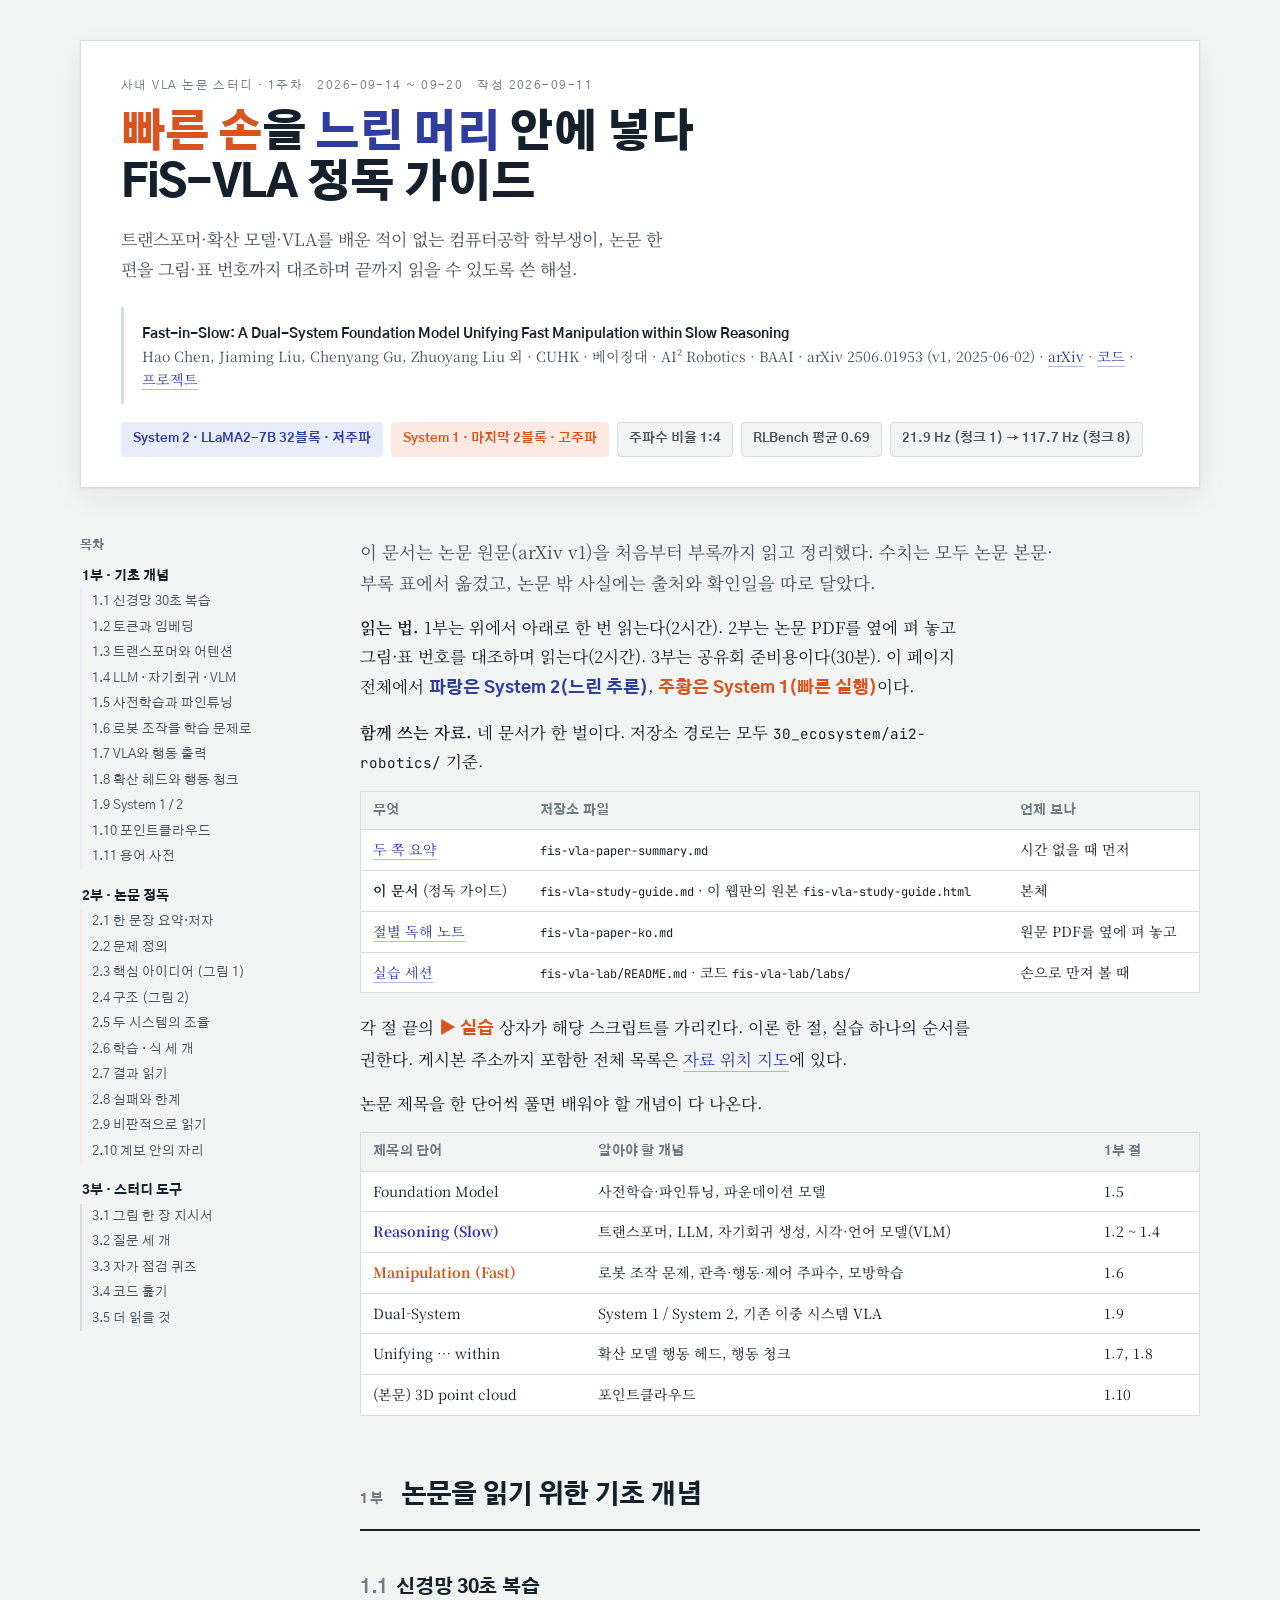
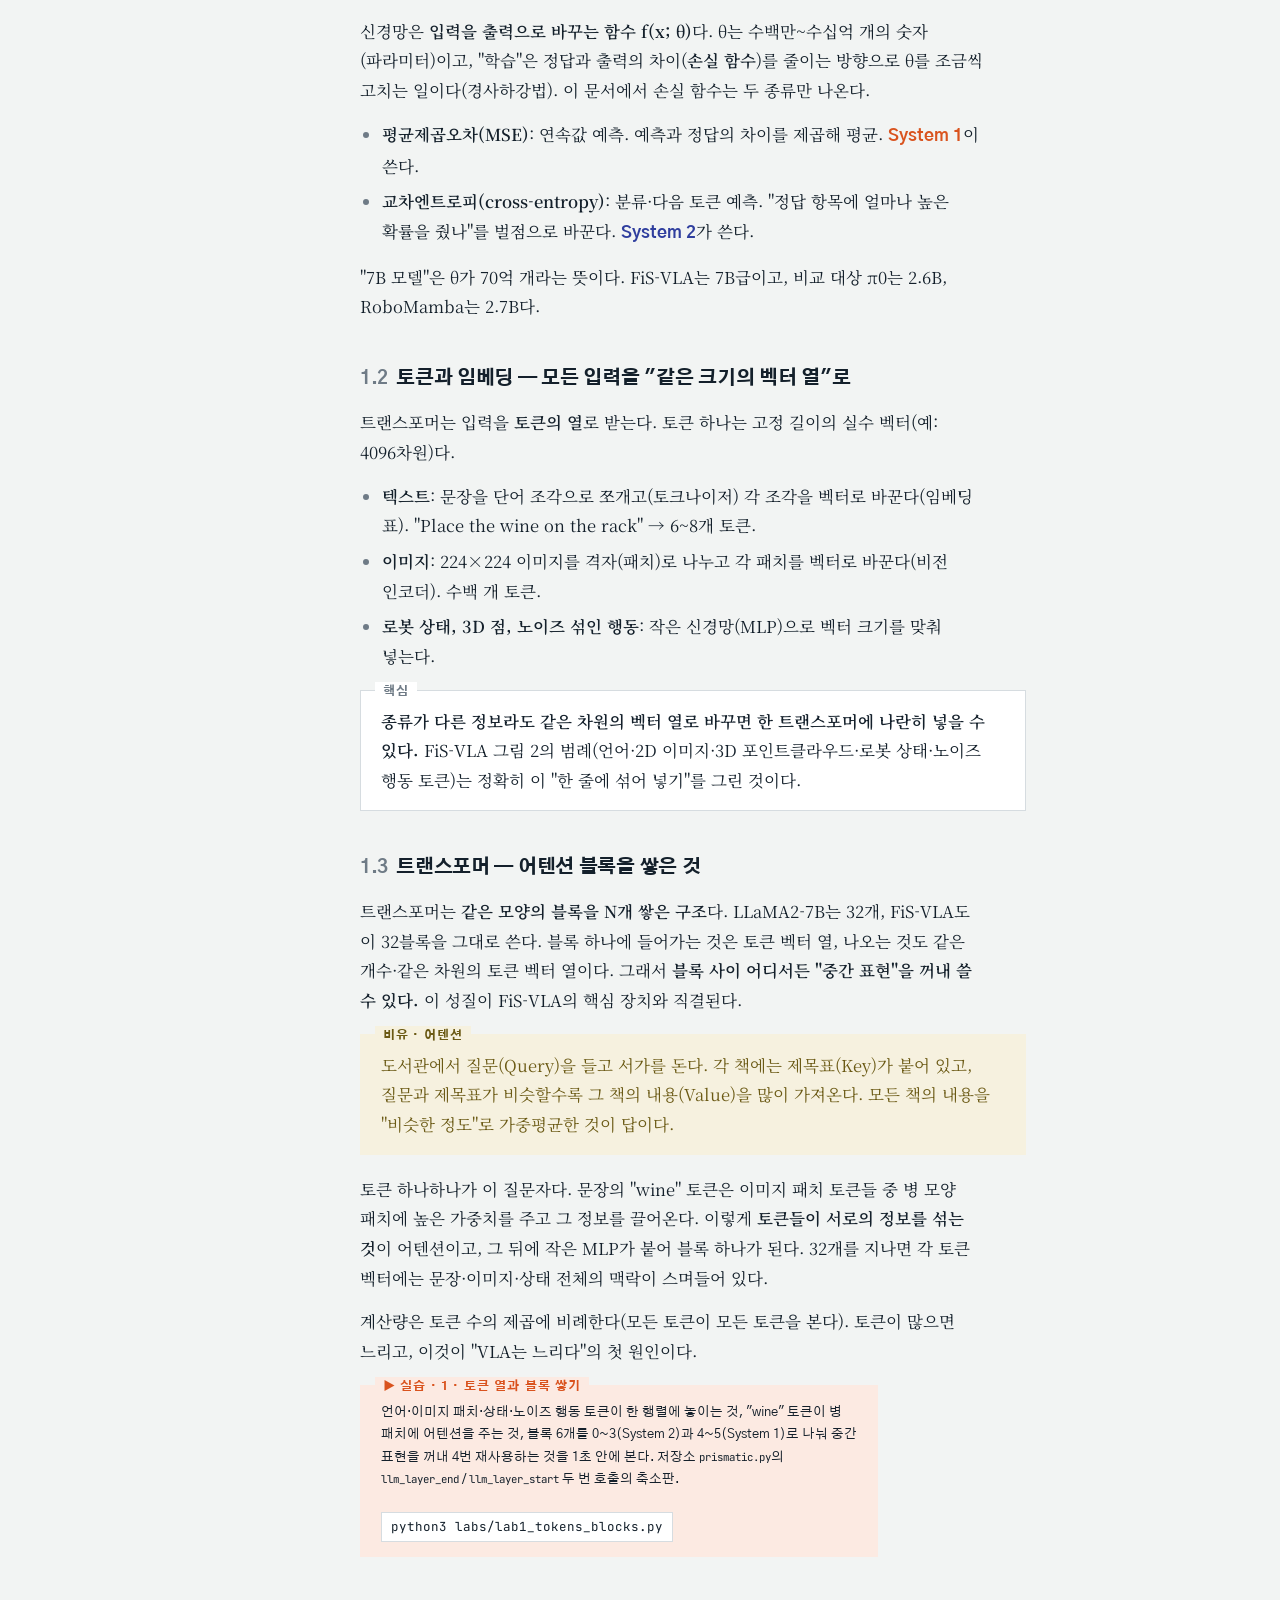
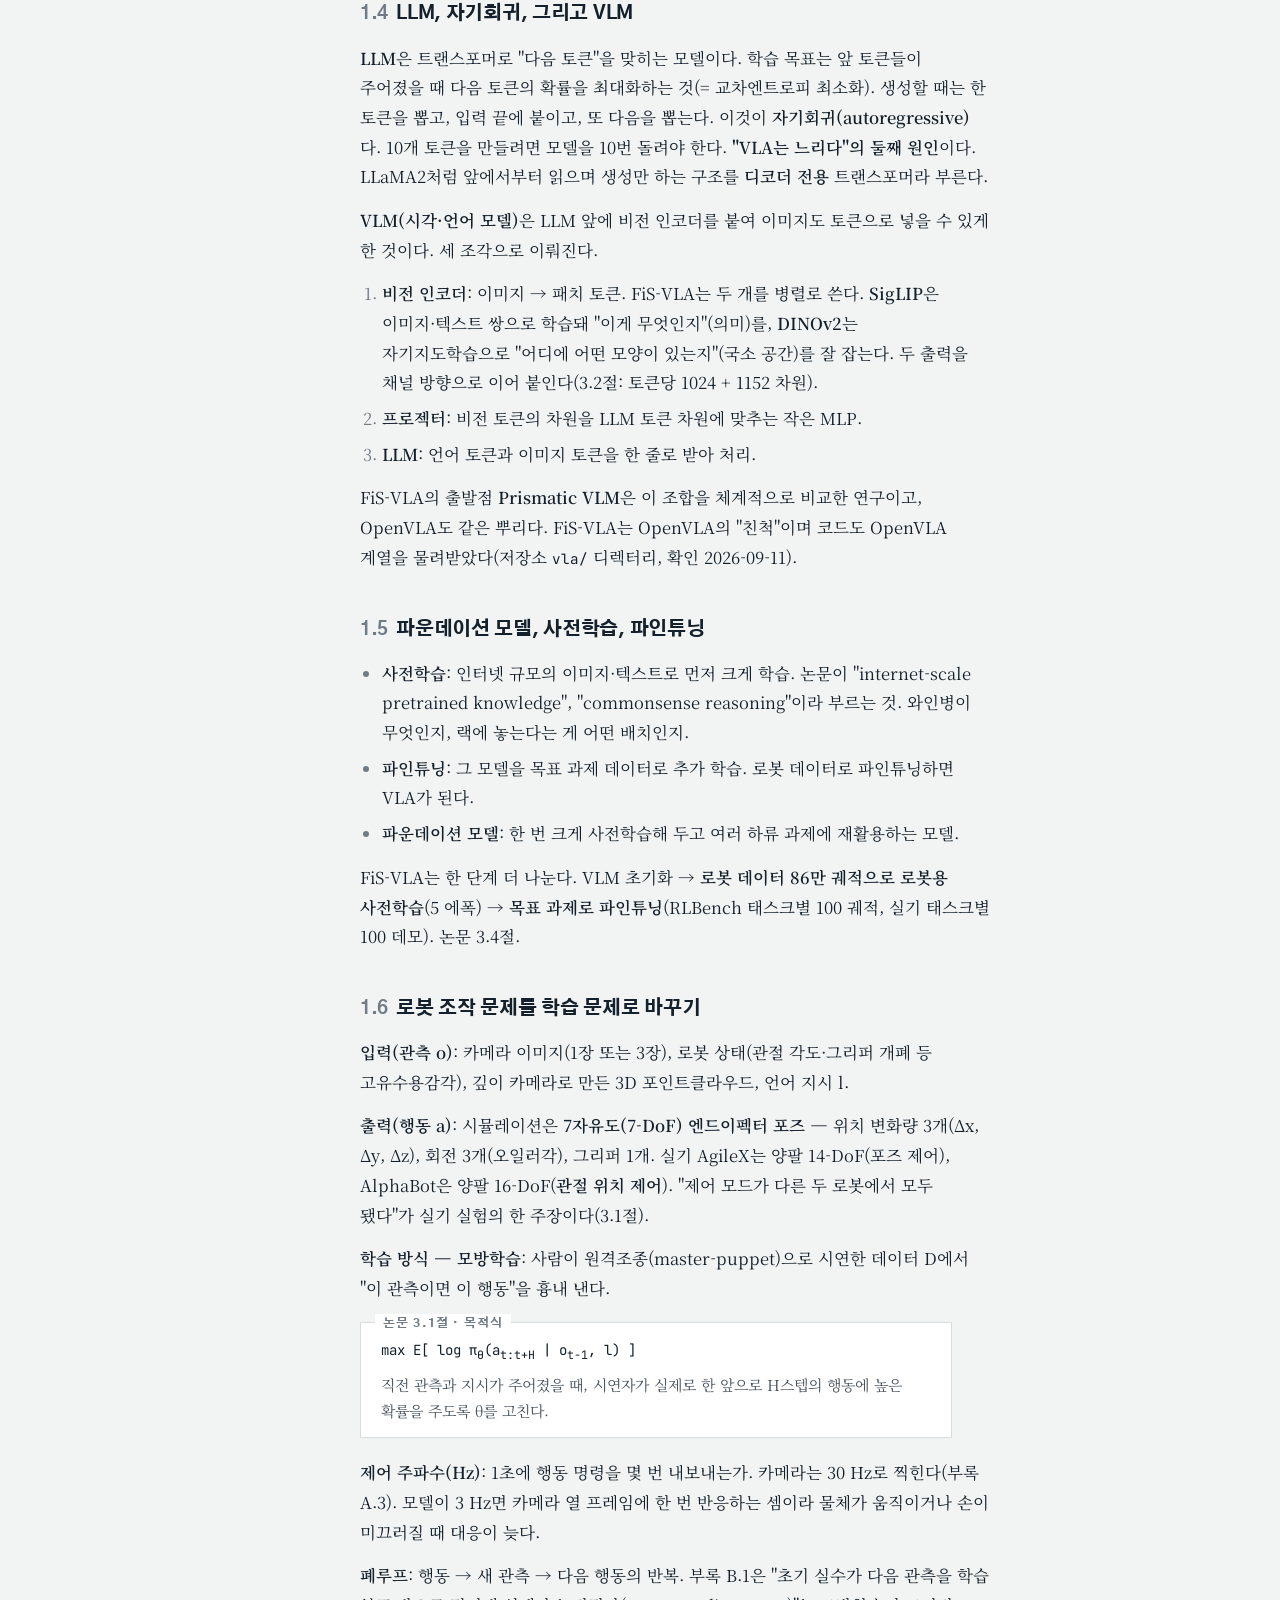
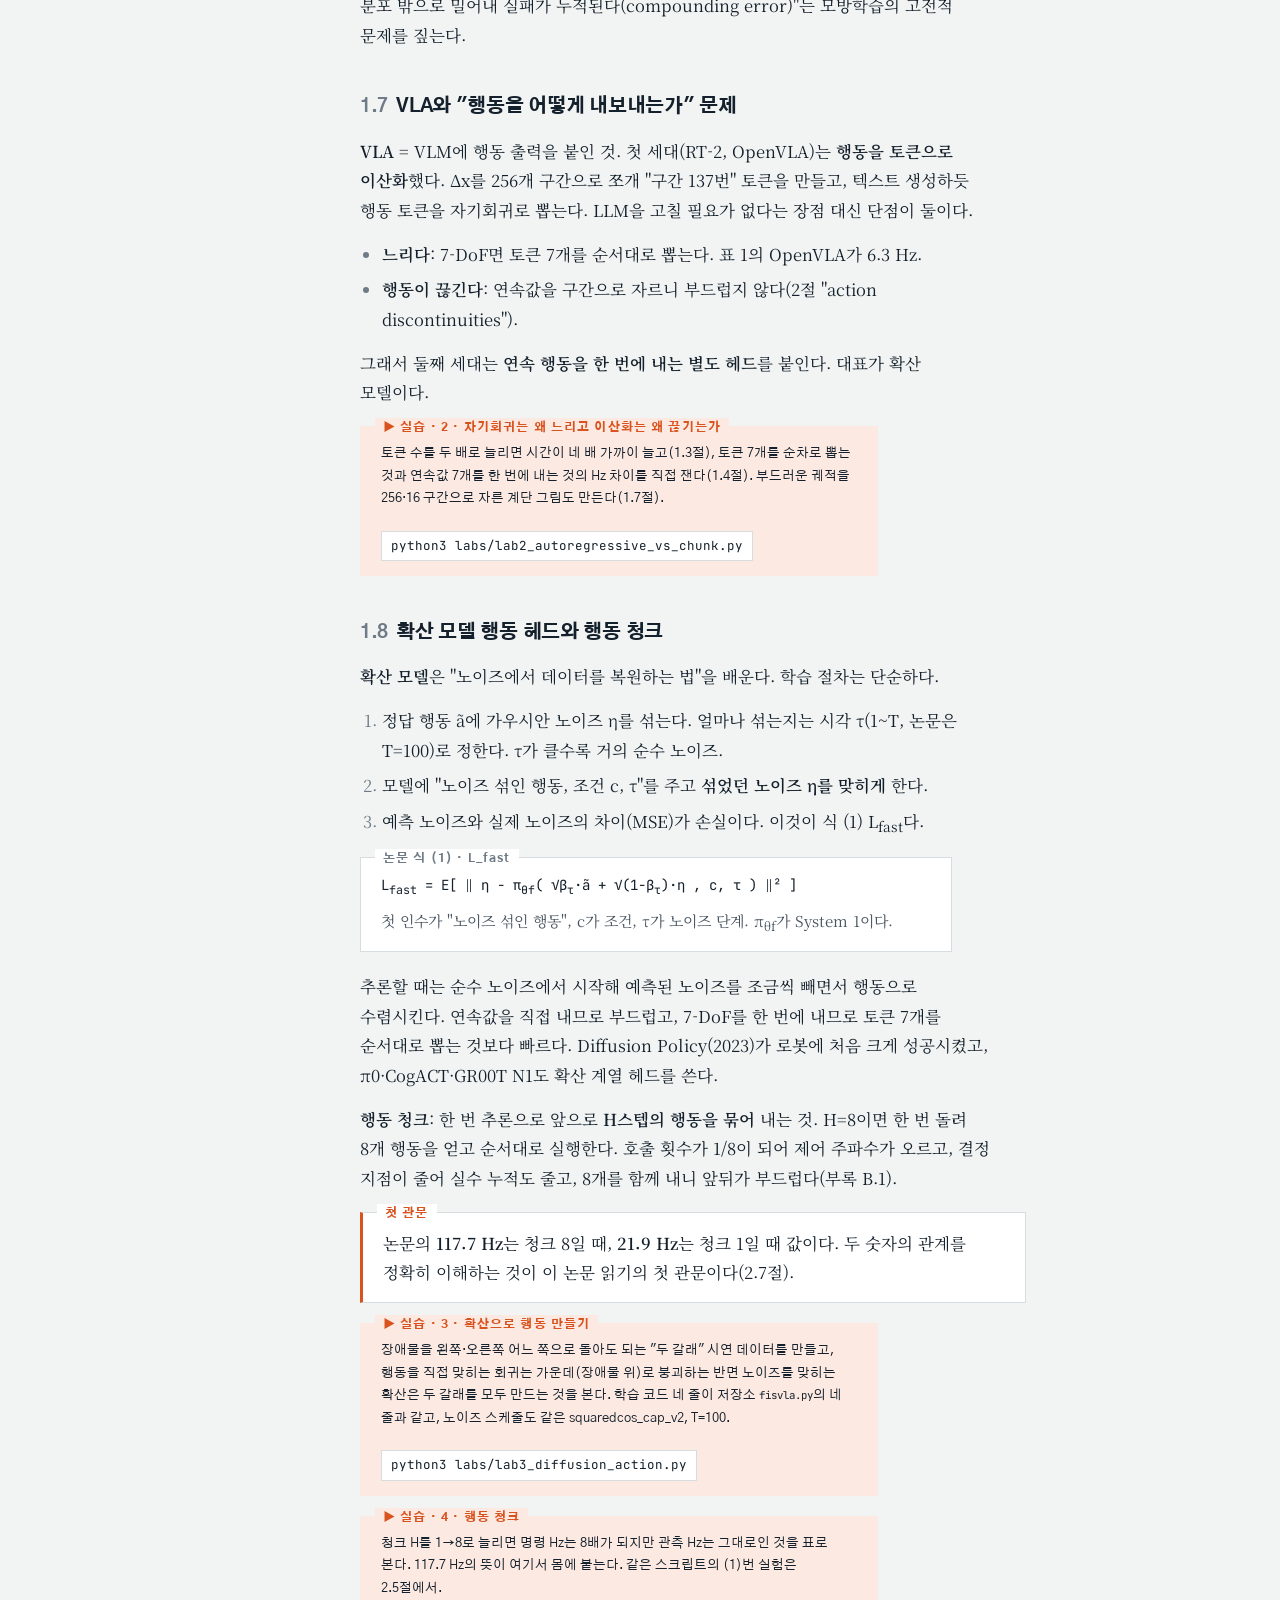
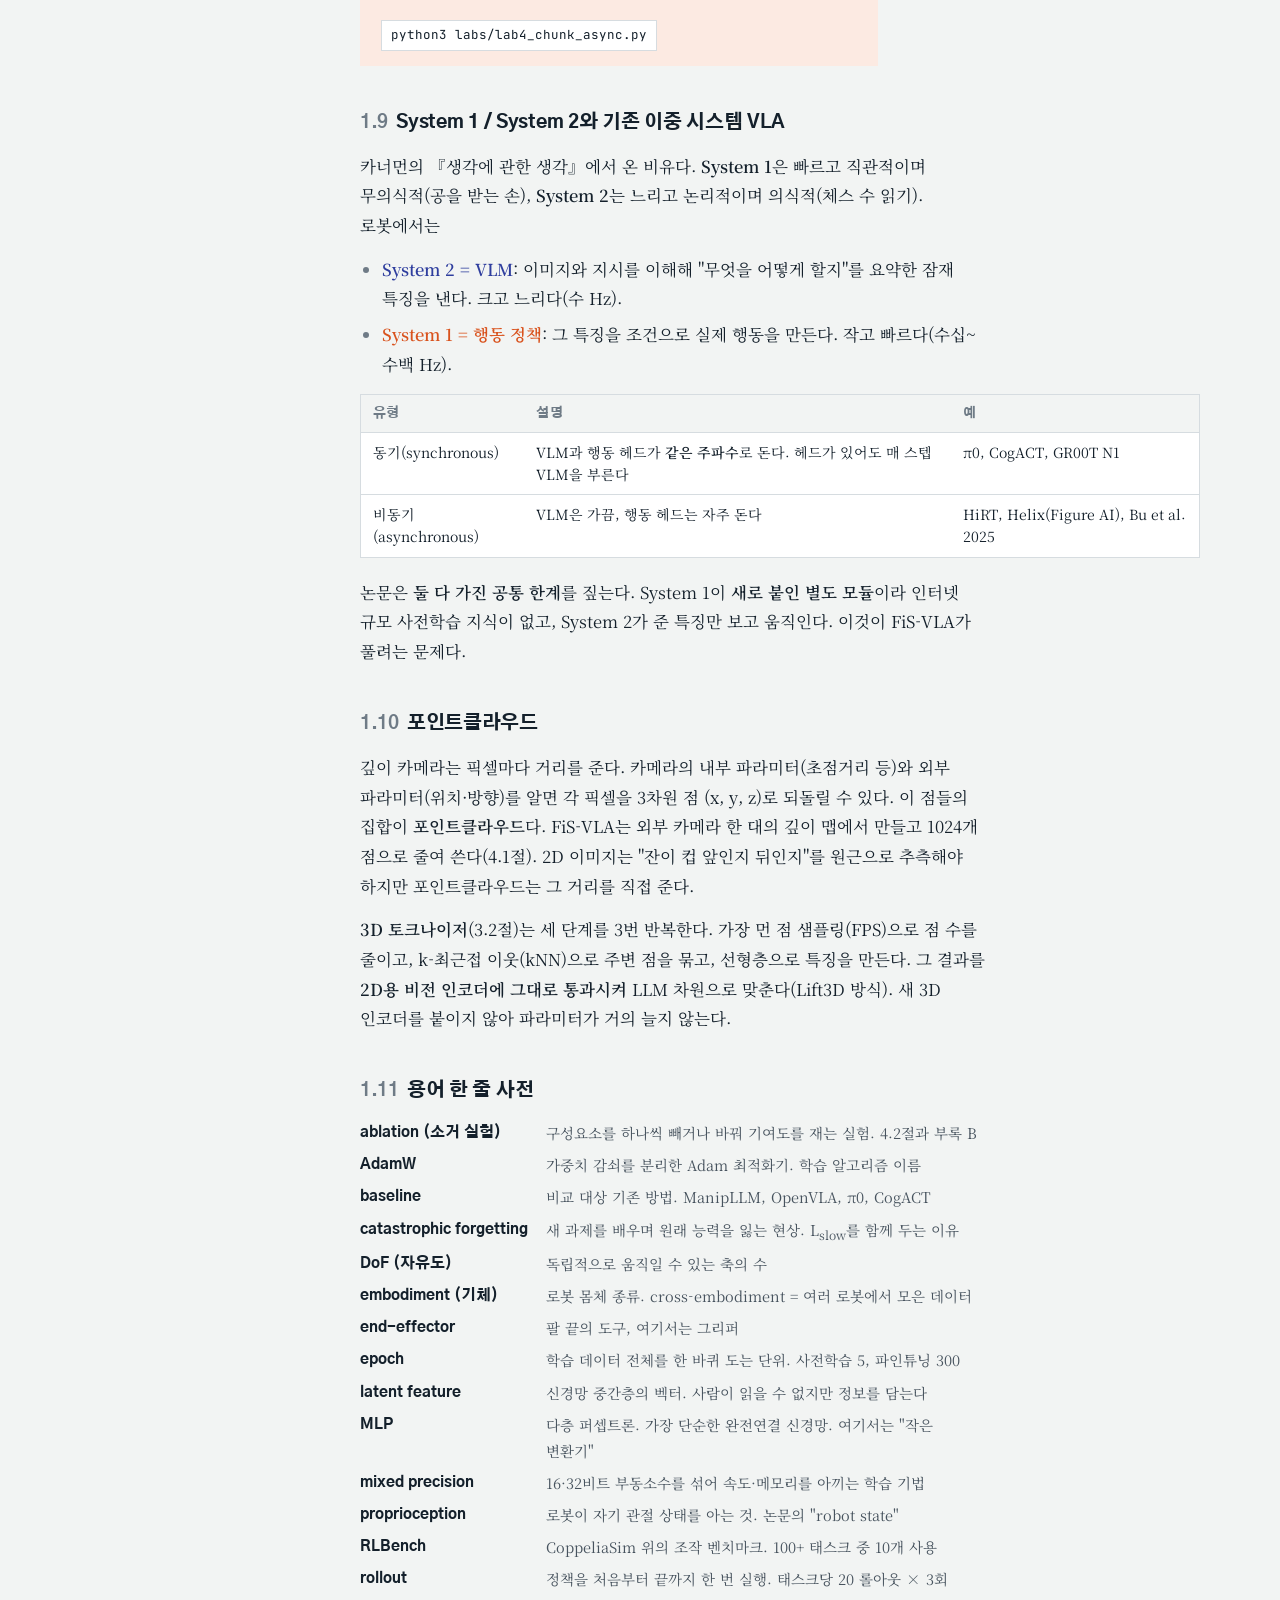
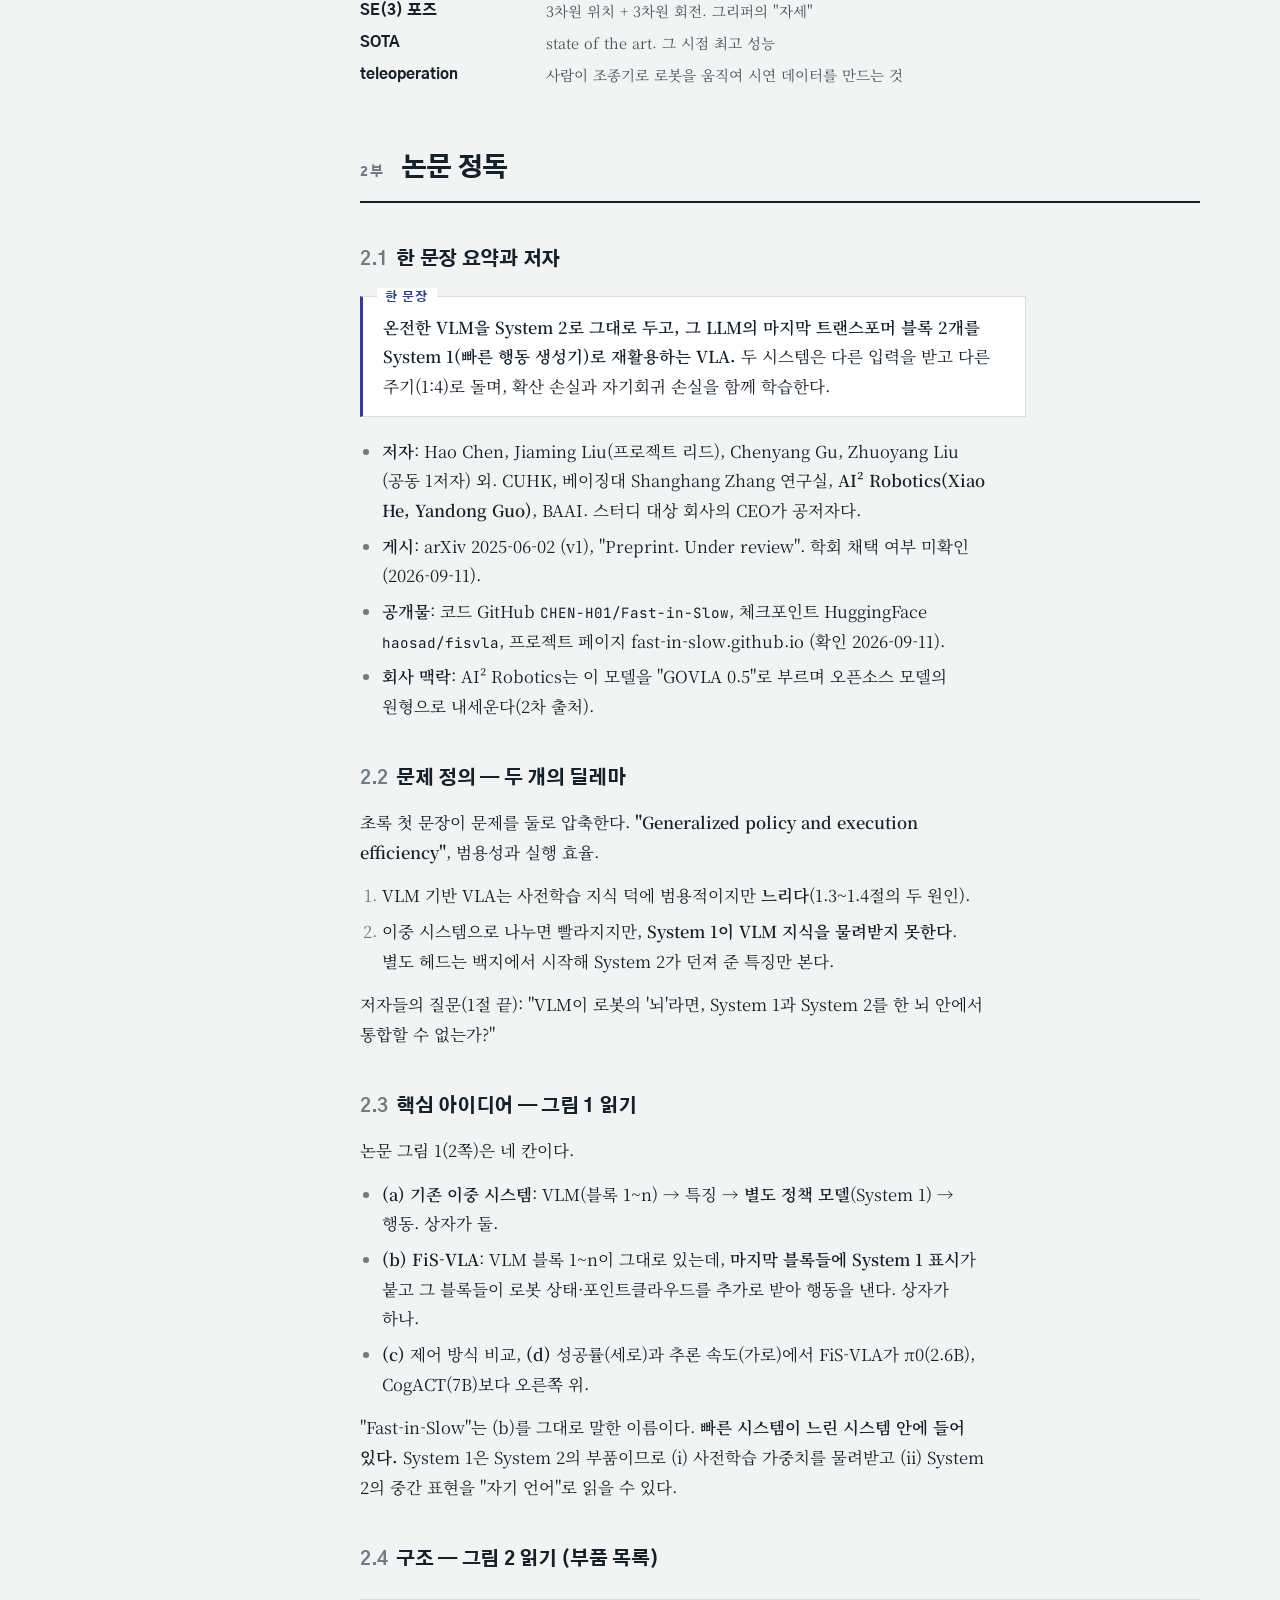
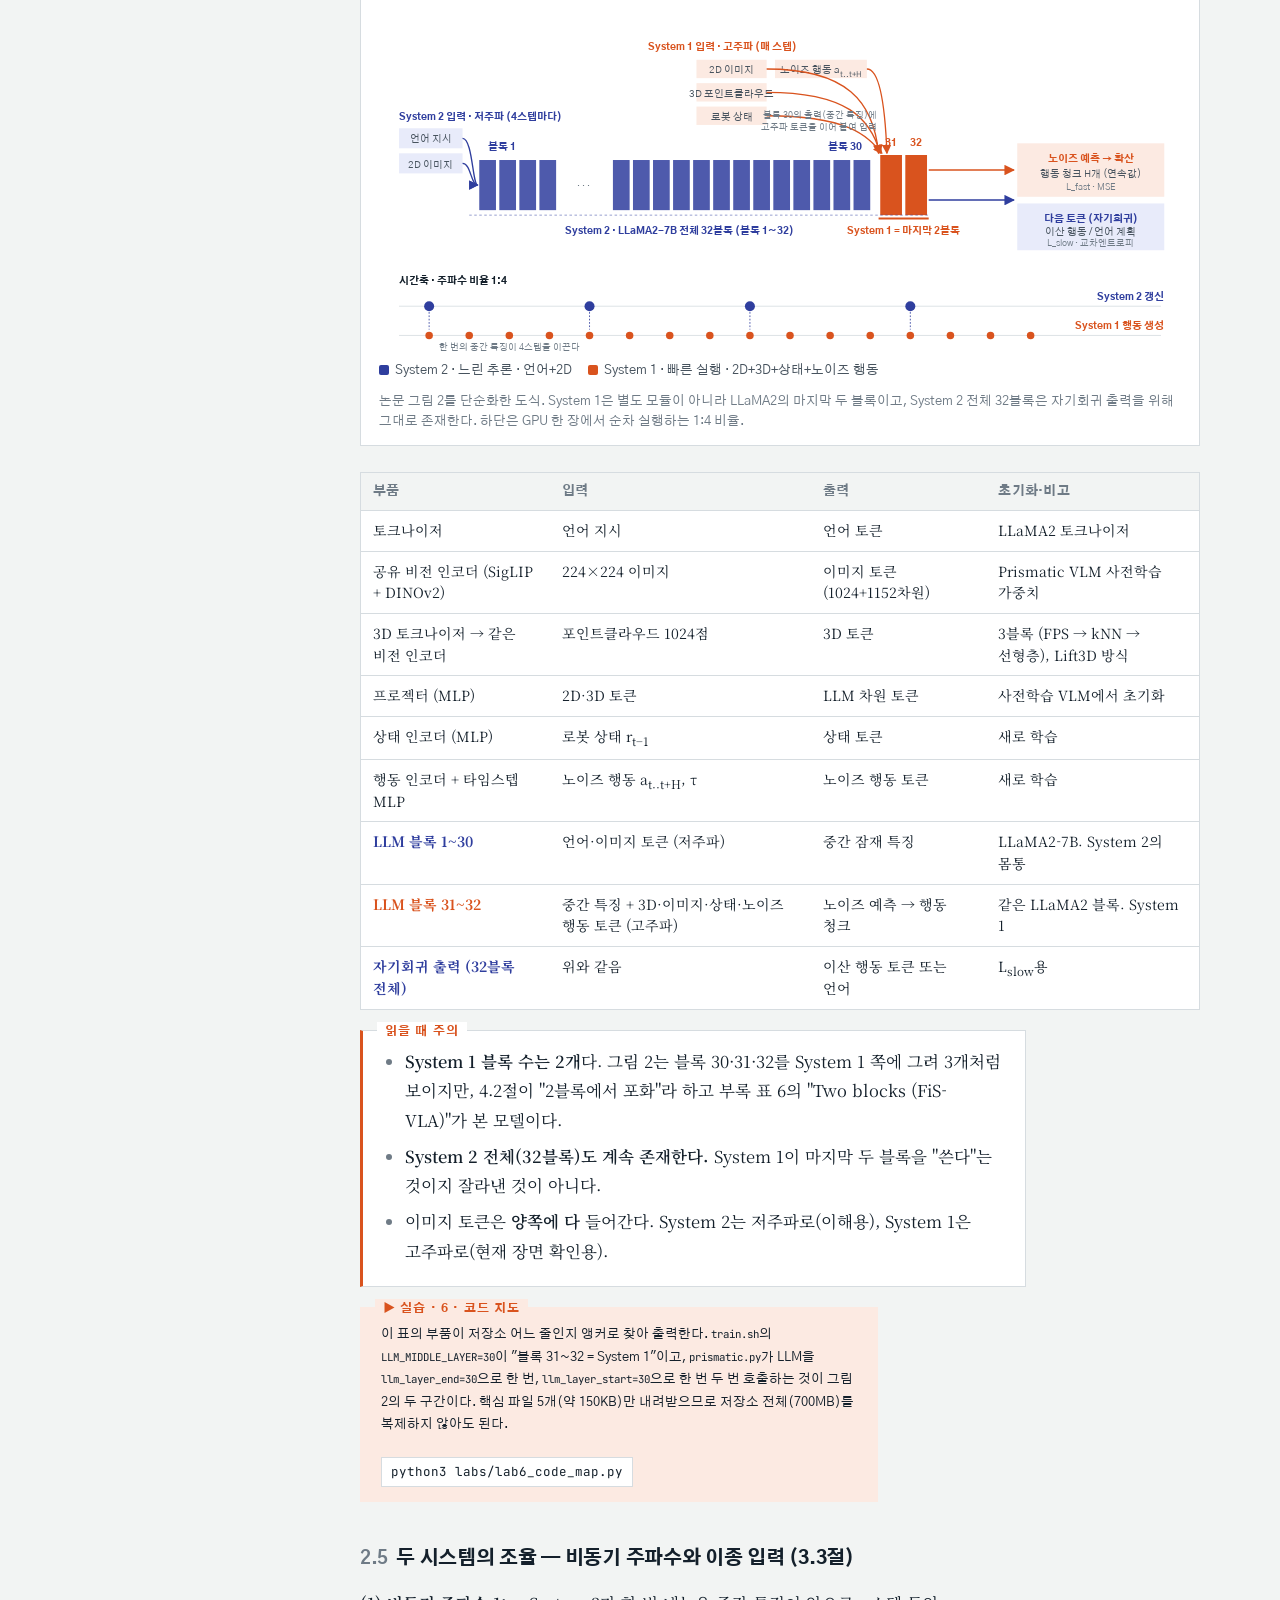
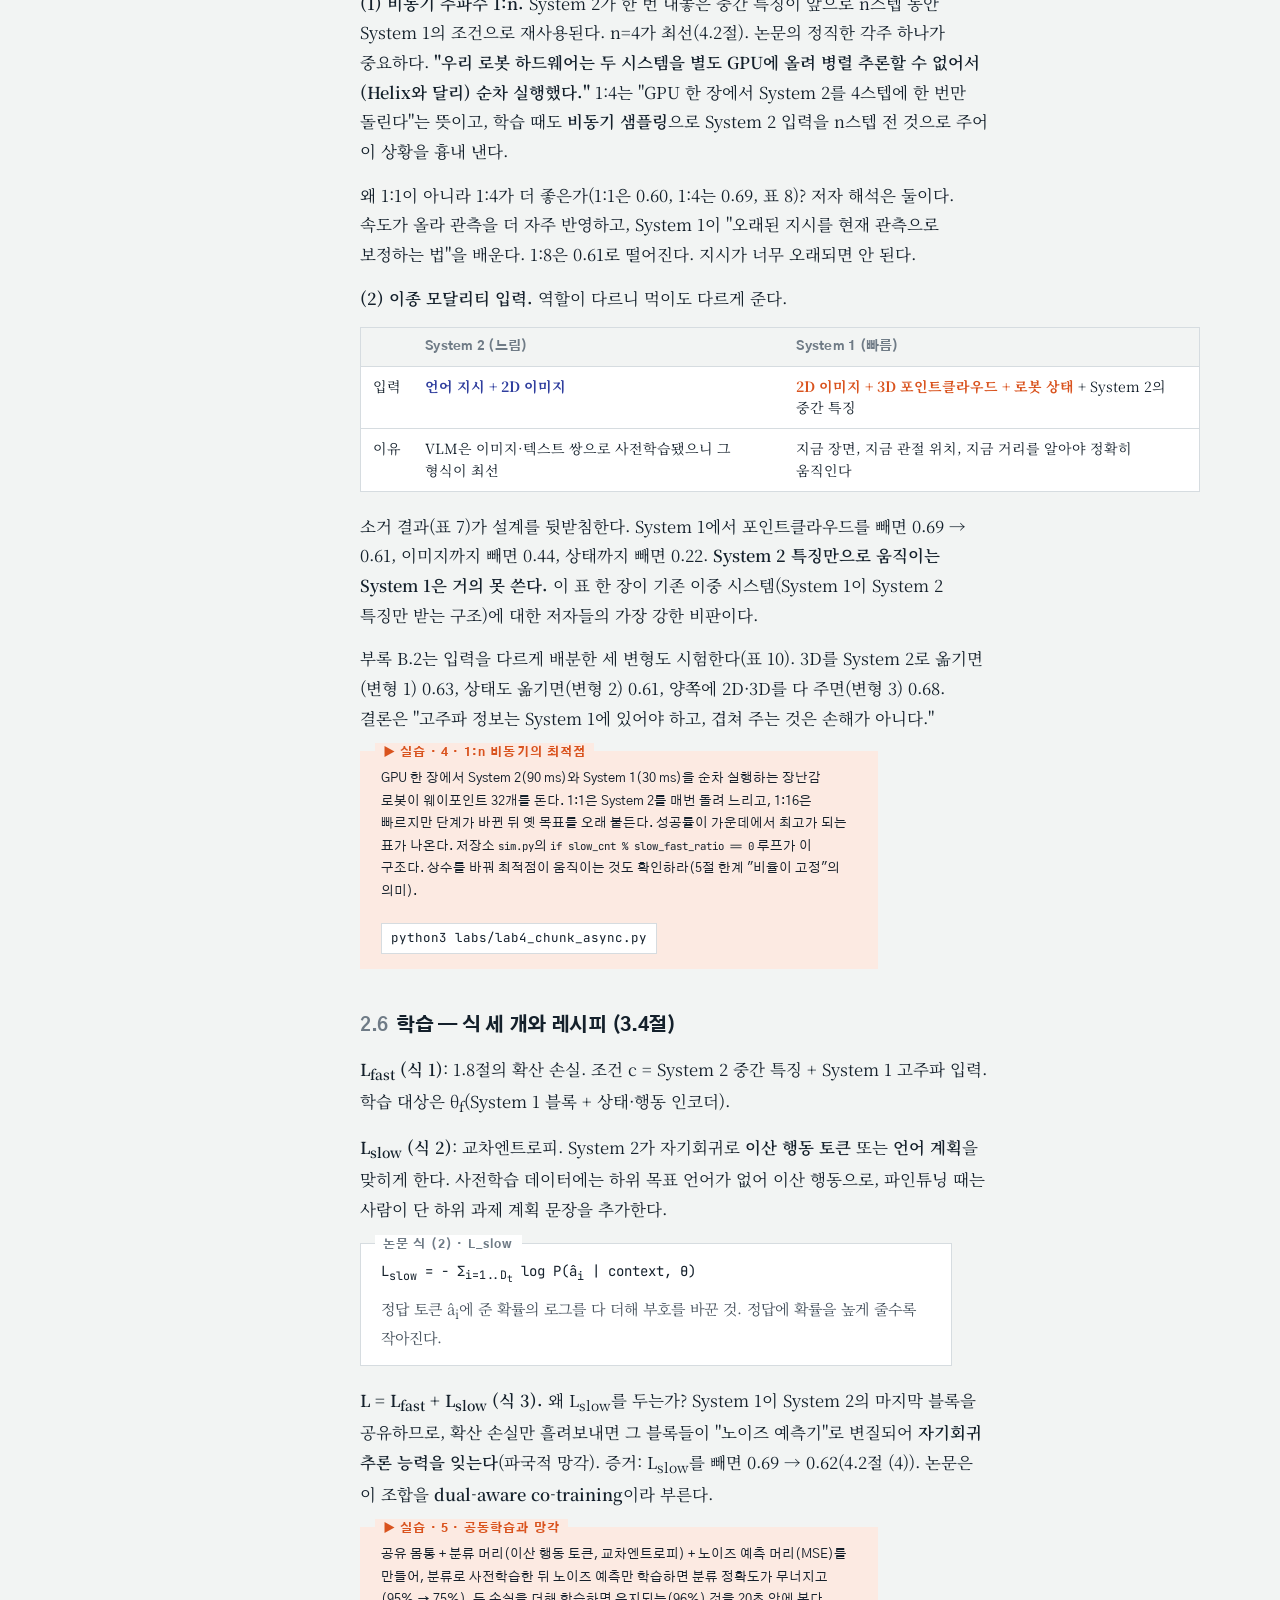
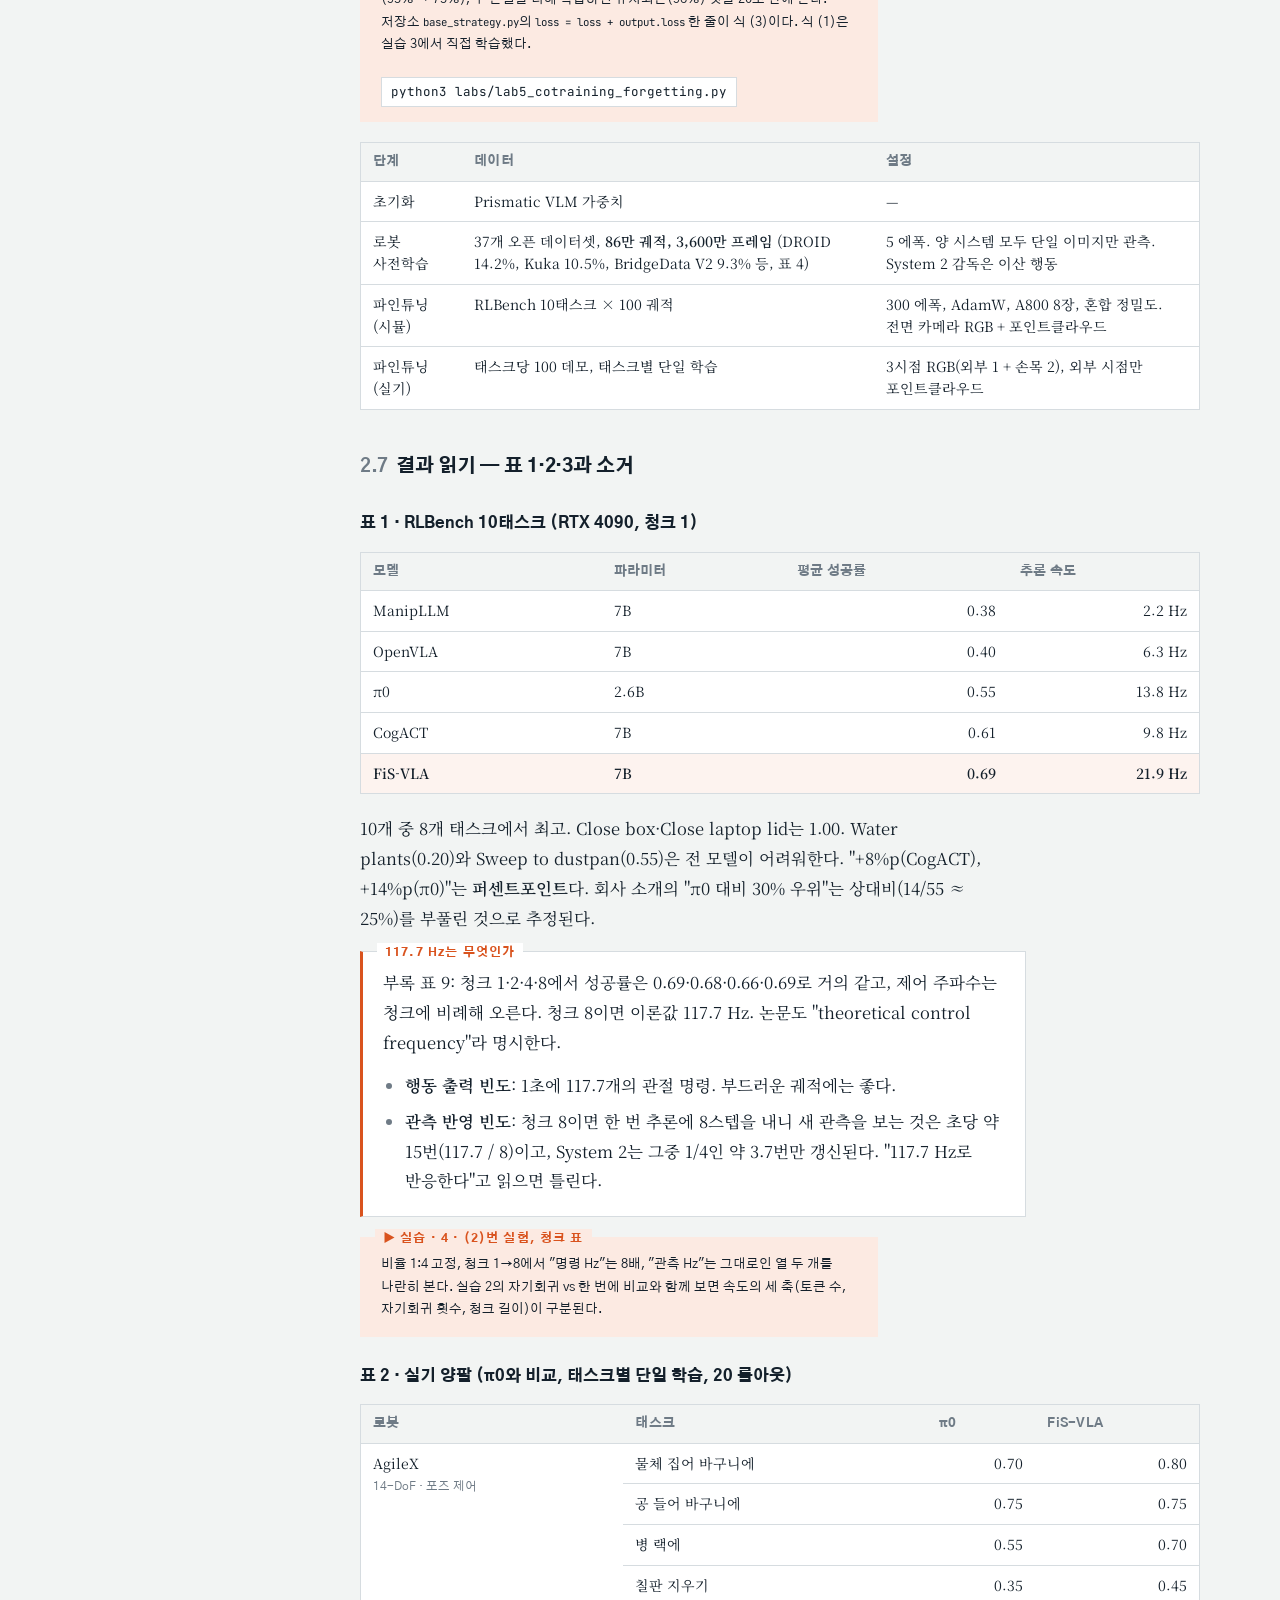
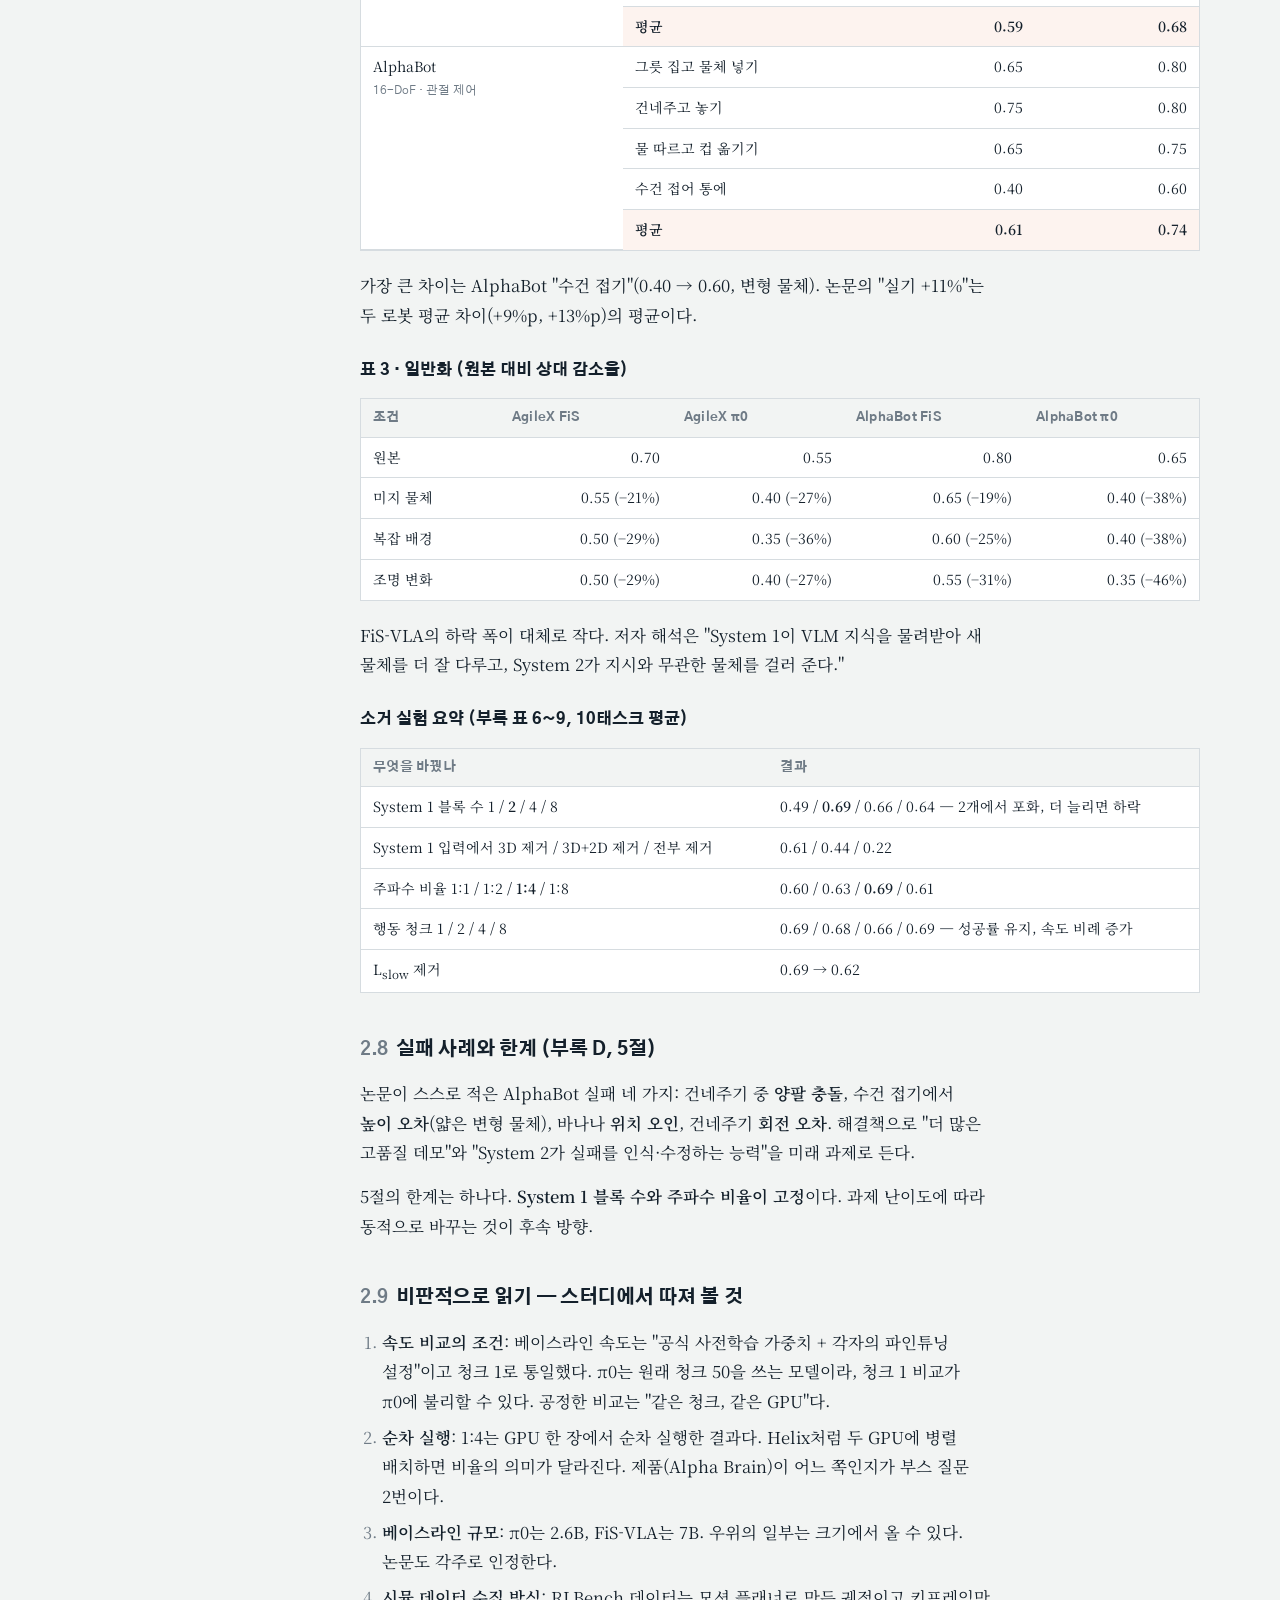
==== fis-vla-guide.html @ 4195d819 "site: 2026-09-11 (KBOT_PARK_DREAM@ff15129)" ====
<!DOCTYPE html>
<html lang="ko">
<head>
<meta charset="utf-8">
<meta name="viewport" content="width=device-width, initial-scale=1">
<style>
    html { color-scheme: light; }
    body { margin: 0; font: 14px system-ui, -apple-system, sans-serif; background: #fafaf9; }
    img { max-width: 100%; }
    [hidden] { display: none !important; }
</style>
<title>FiS-VLA 정독 가이드</title>
<link rel="preconnect" href="https://fonts.googleapis.com">
<link rel="stylesheet" href="https://fonts.googleapis.com/css2?family=Gothic+A1:wght@500;700;800;900&family=Noto+Serif+KR:wght@400;600&family=JetBrains+Mono:wght@400;500&display=swap">
<style>
  :root {
    --ground: #F2F4F3;
    --plate: #FFFFFF;
    --ink: #14202B;
    --ink-2: #47535E;
    --muted: #6F7B86;
    --rule: #D6DCE0;
    --slow: #2F3E9E;
    --slow-soft: #E8EBFA;
    --fast: #D9531E;
    --fast-soft: #FCEAE2;
    --note: #F6F1DF;
    --note-ink: #6B5A15;
    --shadow: 0 1px 2px rgba(20,32,43,.05), 0 10px 30px rgba(20,32,43,.06);
  }
  @media (prefers-color-scheme: dark) {
    :root:not([data-theme="light"]) {
      --ground: #0E1318;
      --plate: #161C23;
      --ink: #E7EBEE;
      --ink-2: #B9C2CA;
      --muted: #8A96A1;
      --rule: #2A333C;
      --slow: #97A4F5;
      --slow-soft: #1E2440;
      --fast: #F0895F;
      --fast-soft: #3A2218;
      --note: #2E2A1C;
      --note-ink: #E3D39A;
      --shadow: 0 1px 2px rgba(0,0,0,.4), 0 10px 30px rgba(0,0,0,.35);
    }
  }
  :root[data-theme="dark"] {
    --ground: #0E1318;
    --plate: #161C23;
    --ink: #E7EBEE;
    --ink-2: #B9C2CA;
    --muted: #8A96A1;
    --rule: #2A333C;
    --slow: #97A4F5;
    --slow-soft: #1E2440;
    --fast: #F0895F;
    --fast-soft: #3A2218;
    --note: #2E2A1C;
    --note-ink: #E3D39A;
    --shadow: 0 1px 2px rgba(0,0,0,.4), 0 10px 30px rgba(0,0,0,.35);
  }

  * { box-sizing: border-box; }
  html { scroll-behavior: smooth; }
  @media (prefers-reduced-motion: reduce) { html { scroll-behavior: auto; } }
  body {
    margin: 0;
    background: var(--ground);
    color: var(--ink);
    font-family: "Noto Serif KR", "Apple SD Gothic Neo", "Noto Sans KR", serif;
    font-size: 16.5px;
    line-height: 1.8;
    -webkit-font-smoothing: antialiased;
    word-break: keep-all;
  }
  h1, h2, h3, h4, .sans { font-family: "Gothic A1", "Apple SD Gothic Neo", "Noto Sans KR", system-ui, sans-serif; }
  code, .mono { font-family: "JetBrains Mono", ui-monospace, Menlo, monospace; font-size: .86em; }
  a { color: var(--slow); text-decoration: none; border-bottom: 1px solid color-mix(in srgb, var(--slow) 35%, transparent); }
  a:hover { border-bottom-color: var(--slow); }
  a:focus-visible, button:focus-visible, summary:focus-visible { outline: 2px solid var(--fast); outline-offset: 2px; }

  .shell { max-width: 1160px; margin: 0 auto; padding: 40px 20px 100px; display: grid; grid-template-columns: 232px minmax(0, 1fr); gap: 48px; }
  @media (max-width: 900px) { .shell { grid-template-columns: 1fr; gap: 24px; padding-top: 24px; } }

  /* 목차 */
  nav.toc { position: sticky; top: 24px; align-self: start; font-family: "Gothic A1", sans-serif; font-size: 13px; line-height: 1.5; }
  @media (max-width: 900px) { nav.toc { position: static; } nav.toc details { border: 1px solid var(--rule); background: var(--plate); padding: 10px 14px; } }
  nav.toc summary { cursor: pointer; font-weight: 800; letter-spacing: .04em; color: var(--muted); font-size: 12px; text-transform: uppercase; list-style: none; }
  nav.toc summary::-webkit-details-marker { display: none; }
  @media (min-width: 901px) { nav.toc summary { pointer-events: none; } }
  nav.toc ol { list-style: none; margin: 10px 0 0; padding: 0; }
  nav.toc li { margin: 0; }
  nav.toc .part { margin-top: 14px; font-weight: 800; color: var(--ink); font-size: 13px; }
  nav.toc .part:first-child { margin-top: 0; }
  nav.toc a { display: block; padding: 3px 0 3px 10px; border: 0; border-left: 2px solid var(--rule); color: var(--ink-2); }
  nav.toc a:hover { color: var(--ink); border-left-color: var(--ink); }
  nav.toc .part a { border-left-color: transparent; padding-left: 0; color: var(--ink); font-weight: 800; }
  nav.toc li.p1 > a.part-a { border-left-color: transparent; }
  nav.toc .s1 a { border-left-color: var(--slow-soft); }
  nav.toc .s2 a { border-left-color: var(--fast-soft); }

  /* 머리 */
  header.head { grid-column: 1 / -1; background: var(--plate); border: 1px solid var(--rule); box-shadow: var(--shadow); padding: 34px 40px 30px; position: relative; overflow: hidden; }
  @media (max-width: 900px) { header.head { padding: 26px 22px 22px; } }
  header.head .eyebrow { font-family: "Gothic A1", sans-serif; font-size: 12px; letter-spacing: .12em; text-transform: uppercase; color: var(--muted); margin: 0 0 12px; display: flex; gap: 14px; flex-wrap: wrap; }
  header.head h1 { margin: 0; font-size: clamp(28px, 4vw, 44px); line-height: 1.15; letter-spacing: -.03em; font-weight: 900; text-wrap: balance; }
  header.head h1 .fast { color: var(--fast); }
  header.head h1 .slow { color: var(--slow); }
  header.head .sub { margin: 14px 0 0; font-size: 17px; color: var(--ink-2); max-width: 62ch; }
  header.head .paper { margin: 22px 0 0; padding: 14px 18px; border-left: 3px solid var(--rule); font-size: 14px; color: var(--ink-2); line-height: 1.6; }
  header.head .paper b { color: var(--ink); font-family: "Gothic A1", sans-serif; }
  .chips { display: flex; flex-wrap: wrap; gap: 8px; margin: 18px 0 0; }
  .chip { font-family: "Gothic A1", sans-serif; font-size: 12.5px; font-weight: 700; padding: 5px 11px; border: 1px solid var(--rule); border-radius: 4px; color: var(--ink-2); background: var(--ground); }
  .chip.slow { color: var(--slow); background: var(--slow-soft); border-color: transparent; }
  .chip.fast { color: var(--fast); background: var(--fast-soft); border-color: transparent; }

  /* 본문 */
  main.article { min-width: 0; }
  main.article > section { margin: 0 0 56px; }
  .part-head { display: grid; grid-template-columns: auto 1fr; gap: 16px; align-items: baseline; border-bottom: 2px solid var(--ink); padding-bottom: 10px; margin: 0 0 26px; }
  .part-head .num { font-family: "Gothic A1", sans-serif; font-weight: 900; font-size: 13px; letter-spacing: .14em; text-transform: uppercase; color: var(--muted); }
  .part-head h2 { margin: 0; font-size: 26px; letter-spacing: -.025em; font-weight: 800; text-wrap: balance; }
  h3 { font-size: 19px; letter-spacing: -.015em; font-weight: 800; margin: 40px 0 12px; scroll-margin-top: 24px; text-wrap: balance; }
  h3 .k { color: var(--muted); font-weight: 700; margin-right: 8px; font-variant-numeric: tabular-nums; }
  h4 { font-size: 15.5px; font-weight: 800; margin: 26px 0 8px; }
  p { margin: 0 0 14px; max-width: 70ch; }
  ul, ol { margin: 0 0 14px; padding-left: 22px; max-width: 70ch; }
  li { margin: 0 0 6px; }
  li::marker { color: var(--muted); }
  strong { font-weight: 600; color: var(--ink); }
  .lede { font-size: 17.5px; color: var(--ink-2); }

  /* 표 */
  .tbl { overflow-x: auto; margin: 14px 0 20px; border: 1px solid var(--rule); background: var(--plate); }
  table { border-collapse: collapse; width: 100%; font-size: 14px; line-height: 1.55; font-variant-numeric: tabular-nums; }
  th, td { padding: 9px 12px; border-bottom: 1px solid var(--rule); vertical-align: top; text-align: left; }
  th { font-family: "Gothic A1", sans-serif; font-weight: 800; font-size: 12.5px; letter-spacing: .02em; color: var(--muted); background: var(--ground); white-space: nowrap; }
  tr:last-child td { border-bottom: 0; }
  td.n { text-align: right; white-space: nowrap; }
  tr.hi td { background: color-mix(in srgb, var(--fast-soft) 55%, var(--plate)); font-weight: 600; }
  td .slow-t { color: var(--slow); font-weight: 700; }
  td .fast-t { color: var(--fast); font-weight: 700; }

  /* 콜아웃 */
  .box { position: relative; margin: 18px 0 20px; padding: 16px 20px 14px 20px; border: 1px solid var(--rule); background: var(--plate); max-width: 74ch; }
  .box::before { content: attr(data-label); position: absolute; top: -9px; left: 14px; padding: 0 8px; background: var(--plate); font-family: "Gothic A1", sans-serif; font-size: 11.5px; font-weight: 800; letter-spacing: .1em; color: var(--muted); }
  .box p:last-child, .box ul:last-child, .box ol:last-child { margin-bottom: 0; }
  .box.analogy { border-color: transparent; background: var(--note); color: var(--note-ink); }
  .box.analogy::before { background: var(--note); color: var(--note-ink); }
  .box.analogy strong { color: inherit; }
  .box.warn { border-left: 3px solid var(--fast); }
  .box.warn::before { color: var(--fast); }
  .box.paper { border-left: 3px solid var(--slow); }
  .box.paper::before { color: var(--slow); }
  .box.eq { font-family: "JetBrains Mono", monospace; font-size: 14px; line-height: 1.7; }
  .box.lab { border-color: transparent; background: var(--fast-soft); }
  .box.lab::before { background: var(--fast-soft); color: var(--fast); content: "▶ 실습 · " attr(data-label); }
  .box.lab .cmd { display: inline-block; margin: 6px 0 0; padding: 3px 9px; background: var(--plate); border: 1px solid var(--rule); font-family: "JetBrains Mono", monospace; font-size: 12.5px; }
  .box.lab a { color: var(--fast); border-bottom-color: color-mix(in srgb, var(--fast) 40%, transparent); }
  .box.eq .read { font-family: "Noto Serif KR", serif; font-size: 15px; color: var(--ink-2); margin-top: 8px; display: block; }

  /* 그림 */
  figure { margin: 22px 0 26px; padding: 18px 18px 12px; background: var(--plate); border: 1px solid var(--rule); }
  figure svg { width: 100%; height: auto; display: block; }
  figcaption { font-family: "Gothic A1", sans-serif; font-size: 13px; color: var(--muted); margin-top: 10px; line-height: 1.55; }
  .legend { display: flex; gap: 16px; flex-wrap: wrap; font-family: "Gothic A1", sans-serif; font-size: 12.5px; color: var(--ink-2); margin-top: 8px; }
  .legend span::before { content: ""; display: inline-block; width: 10px; height: 10px; margin-right: 6px; vertical-align: -1px; border-radius: 2px; }
  .legend .l-slow::before { background: var(--slow); }
  .legend .l-fast::before { background: var(--fast); }
  .legend .l-in::before { background: var(--rule); }

  /* 퀴즈 */
  details.quiz { border: 1px solid var(--rule); background: var(--plate); padding: 12px 18px; margin: 14px 0; max-width: 74ch; }
  details.quiz summary { cursor: pointer; font-family: "Gothic A1", sans-serif; font-weight: 800; }
  details.quiz ol { margin-top: 10px; }

  /* 정의 목록 */
  dl.terms { display: grid; grid-template-columns: max-content 1fr; gap: 6px 18px; font-size: 14.5px; max-width: 78ch; margin: 0 0 14px; }
  dl.terms dt { font-family: "Gothic A1", sans-serif; font-weight: 800; color: var(--ink); }
  dl.terms dd { margin: 0; color: var(--ink-2); }
  @media (max-width: 600px) { dl.terms { grid-template-columns: 1fr; gap: 2px; } dl.terms dd { margin-bottom: 8px; } }

  footer.foot { grid-column: 1 / -1; border-top: 1px solid var(--rule); padding-top: 18px; font-size: 13.5px; color: var(--muted); font-family: "Gothic A1", sans-serif; line-height: 1.7; }
</style>

</head>
<body>
<div class="shell">
  <header class="head">
    <p class="eyebrow"><span>사내 VLA 논문 스터디 · 1주차</span><span>2026-09-14 ~ 09-20</span><span>작성 2026-09-11</span></p>
    <h1><span class="fast">빠른 손</span>을 <span class="slow">느린 머리</span> 안에 넣다<br>FiS-VLA 정독 가이드</h1>
    <p class="sub">트랜스포머·확산 모델·VLA를 배운 적이 없는 컴퓨터공학 학부생이, 논문 한 편을 그림·표 번호까지 대조하며 끝까지 읽을 수 있도록 쓴 해설.</p>
    <div class="paper"><b>Fast-in-Slow: A Dual-System Foundation Model Unifying Fast Manipulation within Slow Reasoning</b><br>Hao Chen, Jiaming Liu, Chenyang Gu, Zhuoyang Liu 외 · CUHK · 베이징대 · AI² Robotics · BAAI · arXiv 2506.01953 (v1, 2025-06-02) · <a href="https://arxiv.org/abs/2506.01953">arXiv</a> · <a href="https://github.com/CHEN-H01/Fast-in-Slow">코드</a> · <a href="https://fast-in-slow.github.io/">프로젝트</a></div>
    <div class="chips">
      <span class="chip slow">System 2 · LLaMA2-7B 32블록 · 저주파</span>
      <span class="chip fast">System 1 · 마지막 2블록 · 고주파</span>
      <span class="chip">주파수 비율 1:4</span>
      <span class="chip">RLBench 평균 0.69</span>
      <span class="chip">21.9 Hz (청크 1) → 117.7 Hz (청크 8)</span>
    </div>
  </header>

  <nav class="toc" aria-label="목차">
    <details open>
      <summary>목차</summary>
      <ol>
        <li class="part"><a href="#p1" class="part-a">1부 · 기초 개념</a></li>
        <li class="s1"><a href="#s11">1.1 신경망 30초 복습</a></li>
        <li class="s1"><a href="#s12">1.2 토큰과 임베딩</a></li>
        <li class="s1"><a href="#s13">1.3 트랜스포머와 어텐션</a></li>
        <li class="s1"><a href="#s14">1.4 LLM · 자기회귀 · VLM</a></li>
        <li class="s1"><a href="#s15">1.5 사전학습과 파인튜닝</a></li>
        <li class="s1"><a href="#s16">1.6 로봇 조작을 학습 문제로</a></li>
        <li class="s1"><a href="#s17">1.7 VLA와 행동 출력</a></li>
        <li class="s1"><a href="#s18">1.8 확산 헤드와 행동 청크</a></li>
        <li class="s1"><a href="#s19">1.9 System 1 / 2</a></li>
        <li class="s1"><a href="#s110">1.10 포인트클라우드</a></li>
        <li class="s1"><a href="#s111">1.11 용어 사전</a></li>
        <li class="part"><a href="#p2" class="part-a">2부 · 논문 정독</a></li>
        <li class="s2"><a href="#s21">2.1 한 문장 요약·저자</a></li>
        <li class="s2"><a href="#s22">2.2 문제 정의</a></li>
        <li class="s2"><a href="#s23">2.3 핵심 아이디어 (그림 1)</a></li>
        <li class="s2"><a href="#s24">2.4 구조 (그림 2)</a></li>
        <li class="s2"><a href="#s25">2.5 두 시스템의 조율</a></li>
        <li class="s2"><a href="#s26">2.6 학습 · 식 세 개</a></li>
        <li class="s2"><a href="#s27">2.7 결과 읽기</a></li>
        <li class="s2"><a href="#s28">2.8 실패와 한계</a></li>
        <li class="s2"><a href="#s29">2.9 비판적으로 읽기</a></li>
        <li class="s2"><a href="#s210">2.10 계보 안의 자리</a></li>
        <li class="part"><a href="#p3" class="part-a">3부 · 스터디 도구</a></li>
        <li><a href="#s31">3.1 그림 한 장 지시서</a></li>
        <li><a href="#s32">3.2 질문 세 개</a></li>
        <li><a href="#s33">3.3 자가 점검 퀴즈</a></li>
        <li><a href="#s34">3.4 코드 훑기</a></li>
        <li><a href="#s35">3.5 더 읽을 것</a></li>
      </ol>
    </details>
  </nav>

  <main class="article">

    <section id="intro">
      <p class="lede">이 문서는 논문 원문(arXiv v1)을 처음부터 부록까지 읽고 정리했다. 수치는 모두 논문 본문·부록 표에서 옮겼고, 논문 밖 사실에는 출처와 확인일을 따로 달았다.</p>
      <p><strong>읽는 법.</strong> 1부는 위에서 아래로 한 번 읽는다(2시간). 2부는 논문 PDF를 옆에 펴 놓고 그림·표 번호를 대조하며 읽는다(2시간). 3부는 공유회 준비용이다(30분). 이 페이지 전체에서 <span class="sans" style="color:var(--slow);font-weight:800">파랑은 System 2(느린 추론)</span>, <span class="sans" style="color:var(--fast);font-weight:800">주황은 System 1(빠른 실행)</span>이다.</p>
      <p><strong>함께 쓰는 자료.</strong> 네 문서가 한 벌이다. 저장소 경로는 모두 <code>30_ecosystem/ai2-robotics/</code> 기준.</p>
      <div class="tbl"><table>
        <thead><tr><th>무엇</th><th>저장소 파일</th><th>언제 보나</th></tr></thead>
        <tbody>
          <tr><td><a href="https://github.com/drum-grammer/KBOT_PARK_DREAM/blob/main/30_ecosystem/ai2-robotics/fis-vla-paper-summary.md">두 쪽 요약</a></td><td><code>fis-vla-paper-summary.md</code></td><td>시간 없을 때 먼저</td></tr>
          <tr><td><strong>이 문서</strong> (정독 가이드)</td><td><code>fis-vla-study-guide.md</code> · 이 웹판의 원본 <code>fis-vla-study-guide.html</code></td><td>본체</td></tr>
          <tr><td><a href="https://github.com/drum-grammer/KBOT_PARK_DREAM/blob/main/30_ecosystem/ai2-robotics/fis-vla-paper-ko.md">절별 독해 노트</a></td><td><code>fis-vla-paper-ko.md</code></td><td>원문 PDF를 옆에 펴 놓고</td></tr>
          <tr><td><a href="fis-vla-lab.html">실습 세션</a></td><td><code>fis-vla-lab/README.md</code> · 코드 <code>fis-vla-lab/labs/</code></td><td>손으로 만져 볼 때</td></tr>
        </tbody>
      </table></div>
      <p>각 절 끝의 <span class="sans" style="color:var(--fast);font-weight:800">▶ 실습</span> 상자가 해당 스크립트를 가리킨다. 이론 한 절, 실습 하나의 순서를 권한다. 게시본 주소까지 포함한 전체 목록은 <a href="index.html">자료 위치 지도</a>에 있다.</p>
      <p>논문 제목을 한 단어씩 풀면 배워야 할 개념이 다 나온다.</p>
      <div class="tbl"><table>
        <thead><tr><th>제목의 단어</th><th>알아야 할 개념</th><th>1부 절</th></tr></thead>
        <tbody>
          <tr><td>Foundation Model</td><td>사전학습·파인튜닝, 파운데이션 모델</td><td>1.5</td></tr>
          <tr><td><span class="slow-t">Reasoning (Slow)</span></td><td>트랜스포머, LLM, 자기회귀 생성, 시각·언어 모델(VLM)</td><td>1.2 ~ 1.4</td></tr>
          <tr><td><span class="fast-t">Manipulation (Fast)</span></td><td>로봇 조작 문제, 관측·행동·제어 주파수, 모방학습</td><td>1.6</td></tr>
          <tr><td>Dual-System</td><td>System 1 / System 2, 기존 이중 시스템 VLA</td><td>1.9</td></tr>
          <tr><td>Unifying … within</td><td>확산 모델 행동 헤드, 행동 청크</td><td>1.7, 1.8</td></tr>
          <tr><td>(본문) 3D point cloud</td><td>포인트클라우드</td><td>1.10</td></tr>
        </tbody>
      </table></div>
    </section>

    <!-- ───────── 1부 ───────── -->
    <section id="p1">
      <div class="part-head"><span class="num">1부</span><h2>논문을 읽기 위한 기초 개념</h2></div>

      <h3 id="s11"><span class="k">1.1</span>신경망 30초 복습</h3>
      <p>신경망은 <strong>입력을 출력으로 바꾸는 함수 f(x; θ)</strong>다. θ는 수백만~수십억 개의 숫자(파라미터)이고, "학습"은 정답과 출력의 차이(<strong>손실 함수</strong>)를 줄이는 방향으로 θ를 조금씩 고치는 일이다(경사하강법). 이 문서에서 손실 함수는 두 종류만 나온다.</p>
      <ul>
        <li><strong>평균제곱오차(MSE)</strong>: 연속값 예측. 예측과 정답의 차이를 제곱해 평균. <span class="sans" style="color:var(--fast);font-weight:700">System 1</span>이 쓴다.</li>
        <li><strong>교차엔트로피(cross-entropy)</strong>: 분류·다음 토큰 예측. "정답 항목에 얼마나 높은 확률을 줬나"를 벌점으로 바꾼다. <span class="sans" style="color:var(--slow);font-weight:700">System 2</span>가 쓴다.</li>
      </ul>
      <p>"7B 모델"은 θ가 70억 개라는 뜻이다. FiS-VLA는 7B급이고, 비교 대상 π0는 2.6B, RoboMamba는 2.7B다.</p>

      <h3 id="s12"><span class="k">1.2</span>토큰과 임베딩 — 모든 입력을 "같은 크기의 벡터 열"로</h3>
      <p>트랜스포머는 입력을 <strong>토큰의 열</strong>로 받는다. 토큰 하나는 고정 길이의 실수 벡터(예: 4096차원)다.</p>
      <ul>
        <li><strong>텍스트</strong>: 문장을 단어 조각으로 쪼개고(토크나이저) 각 조각을 벡터로 바꾼다(임베딩 표). "Place the wine on the rack" → 6~8개 토큰.</li>
        <li><strong>이미지</strong>: 224×224 이미지를 격자(패치)로 나누고 각 패치를 벡터로 바꾼다(비전 인코더). 수백 개 토큰.</li>
        <li><strong>로봇 상태, 3D 점, 노이즈 섞인 행동</strong>: 작은 신경망(MLP)으로 벡터 크기를 맞춰 넣는다.</li>
      </ul>
      <div class="box" data-label="핵심">
        <p><strong>종류가 다른 정보라도 같은 차원의 벡터 열로 바꾸면 한 트랜스포머에 나란히 넣을 수 있다.</strong> FiS-VLA 그림 2의 범례(언어·2D 이미지·3D 포인트클라우드·로봇 상태·노이즈 행동 토큰)는 정확히 이 "한 줄에 섞어 넣기"를 그린 것이다.</p>
      </div>

      <h3 id="s13"><span class="k">1.3</span>트랜스포머 — 어텐션 블록을 쌓은 것</h3>
      <p>트랜스포머는 <strong>같은 모양의 블록을 N개 쌓은 구조</strong>다. LLaMA2-7B는 32개, FiS-VLA도 이 32블록을 그대로 쓴다. 블록 하나에 들어가는 것은 토큰 벡터 열, 나오는 것도 같은 개수·같은 차원의 토큰 벡터 열이다. 그래서 <strong>블록 사이 어디서든 "중간 표현"을 꺼내 쓸 수 있다.</strong> 이 성질이 FiS-VLA의 핵심 장치와 직결된다.</p>
      <div class="box analogy" data-label="비유 · 어텐션">
        <p>도서관에서 질문(Query)을 들고 서가를 돈다. 각 책에는 제목표(Key)가 붙어 있고, 질문과 제목표가 비슷할수록 그 책의 내용(Value)을 많이 가져온다. 모든 책의 내용을 "비슷한 정도"로 가중평균한 것이 답이다.</p>
      </div>
      <p>토큰 하나하나가 이 질문자다. 문장의 "wine" 토큰은 이미지 패치 토큰들 중 병 모양 패치에 높은 가중치를 주고 그 정보를 끌어온다. 이렇게 <strong>토큰들이 서로의 정보를 섞는 것</strong>이 어텐션이고, 그 뒤에 작은 MLP가 붙어 블록 하나가 된다. 32개를 지나면 각 토큰 벡터에는 문장·이미지·상태 전체의 맥락이 스며들어 있다.</p>
      <p>계산량은 토큰 수의 제곱에 비례한다(모든 토큰이 모든 토큰을 본다). 토큰이 많으면 느리고, 이것이 "VLA는 느리다"의 첫 원인이다.</p>
      <div class="box lab" data-label="1 · 토큰 열과 블록 쌓기">
        <p>언어·이미지 패치·상태·노이즈 행동 토큰이 한 행렬에 놓이는 것, "wine" 토큰이 병 패치에 어텐션을 주는 것, 블록 6개를 0~3(System 2)과 4~5(System 1)로 나눠 중간 표현을 꺼내 4번 재사용하는 것을 1초 안에 본다. 저장소 <code>prismatic.py</code>의 <code>llm_layer_end</code> / <code>llm_layer_start</code> 두 번 호출의 축소판.</p>
        <span class="cmd">python3 labs/lab1_tokens_blocks.py</span>
      </div>

      <h3 id="s14"><span class="k">1.4</span>LLM, 자기회귀, 그리고 VLM</h3>
      <p><strong>LLM</strong>은 트랜스포머로 "다음 토큰"을 맞히는 모델이다. 학습 목표는 앞 토큰들이 주어졌을 때 다음 토큰의 확률을 최대화하는 것(= 교차엔트로피 최소화). 생성할 때는 한 토큰을 뽑고, 입력 끝에 붙이고, 또 다음을 뽑는다. 이것이 <strong>자기회귀(autoregressive)</strong>다. 10개 토큰을 만들려면 모델을 10번 돌려야 한다. <strong>"VLA는 느리다"의 둘째 원인</strong>이다. LLaMA2처럼 앞에서부터 읽으며 생성만 하는 구조를 <strong>디코더 전용</strong> 트랜스포머라 부른다.</p>
      <p><strong>VLM(시각·언어 모델)</strong>은 LLM 앞에 비전 인코더를 붙여 이미지도 토큰으로 넣을 수 있게 한 것이다. 세 조각으로 이뤄진다.</p>
      <ol>
        <li><strong>비전 인코더</strong>: 이미지 → 패치 토큰. FiS-VLA는 두 개를 병렬로 쓴다. <strong>SigLIP</strong>은 이미지·텍스트 쌍으로 학습돼 "이게 무엇인지"(의미)를, <strong>DINOv2</strong>는 자기지도학습으로 "어디에 어떤 모양이 있는지"(국소 공간)를 잘 잡는다. 두 출력을 채널 방향으로 이어 붙인다(3.2절: 토큰당 1024 + 1152 차원).</li>
        <li><strong>프로젝터</strong>: 비전 토큰의 차원을 LLM 토큰 차원에 맞추는 작은 MLP.</li>
        <li><strong>LLM</strong>: 언어 토큰과 이미지 토큰을 한 줄로 받아 처리.</li>
      </ol>
      <p>FiS-VLA의 출발점 <strong>Prismatic VLM</strong>은 이 조합을 체계적으로 비교한 연구이고, OpenVLA도 같은 뿌리다. FiS-VLA는 OpenVLA의 "친척"이며 코드도 OpenVLA 계열을 물려받았다(저장소 <code>vla/</code> 디렉터리, 확인 2026-09-11).</p>

      <h3 id="s15"><span class="k">1.5</span>파운데이션 모델, 사전학습, 파인튜닝</h3>
      <ul>
        <li><strong>사전학습</strong>: 인터넷 규모의 이미지·텍스트로 먼저 크게 학습. 논문이 "internet-scale pretrained knowledge", "commonsense reasoning"이라 부르는 것. 와인병이 무엇인지, 랙에 놓는다는 게 어떤 배치인지.</li>
        <li><strong>파인튜닝</strong>: 그 모델을 목표 과제 데이터로 추가 학습. 로봇 데이터로 파인튜닝하면 VLA가 된다.</li>
        <li><strong>파운데이션 모델</strong>: 한 번 크게 사전학습해 두고 여러 하류 과제에 재활용하는 모델.</li>
      </ul>
      <p>FiS-VLA는 한 단계 더 나눈다. VLM 초기화 → <strong>로봇 데이터 86만 궤적으로 로봇용 사전학습</strong>(5 에폭) → <strong>목표 과제로 파인튜닝</strong>(RLBench 태스크별 100 궤적, 실기 태스크별 100 데모). 논문 3.4절.</p>

      <h3 id="s16"><span class="k">1.6</span>로봇 조작 문제를 학습 문제로 바꾸기</h3>
      <p><strong>입력(관측 o)</strong>: 카메라 이미지(1장 또는 3장), 로봇 상태(관절 각도·그리퍼 개폐 등 고유수용감각), 깊이 카메라로 만든 3D 포인트클라우드, 언어 지시 l.</p>
      <p><strong>출력(행동 a)</strong>: 시뮬레이션은 <strong>7자유도(7-DoF) 엔드이펙터 포즈</strong> — 위치 변화량 3개(Δx, Δy, Δz), 회전 3개(오일러각), 그리퍼 1개. 실기 AgileX는 양팔 14-DoF(포즈 제어), AlphaBot은 양팔 16-DoF(<strong>관절 위치 제어</strong>). "제어 모드가 다른 두 로봇에서 모두 됐다"가 실기 실험의 한 주장이다(3.1절).</p>
      <p><strong>학습 방식 — 모방학습</strong>: 사람이 원격조종(master-puppet)으로 시연한 데이터 D에서 "이 관측이면 이 행동"을 흉내 낸다.</p>
      <div class="box eq" data-label="논문 3.1절 · 목적식">
        max E[ log π<sub>θ</sub>(a<sub>t:t+H</sub> | o<sub>t−1</sub>, l) ]
        <span class="read">직전 관측과 지시가 주어졌을 때, 시연자가 실제로 한 앞으로 H스텝의 행동에 높은 확률을 주도록 θ를 고친다.</span>
      </div>
      <p><strong>제어 주파수(Hz)</strong>: 1초에 행동 명령을 몇 번 내보내는가. 카메라는 30 Hz로 찍힌다(부록 A.3). 모델이 3 Hz면 카메라 열 프레임에 한 번 반응하는 셈이라 물체가 움직이거나 손이 미끄러질 때 대응이 늦다.</p>
      <p><strong>폐루프</strong>: 행동 → 새 관측 → 다음 행동의 반복. 부록 B.1은 "초기 실수가 다음 관측을 학습 분포 밖으로 밀어내 실패가 누적된다(compounding error)"는 모방학습의 고전적 문제를 짚는다.</p>

      <h3 id="s17"><span class="k">1.7</span>VLA와 "행동을 어떻게 내보내는가" 문제</h3>
      <p><strong>VLA</strong> = VLM에 행동 출력을 붙인 것. 첫 세대(RT-2, OpenVLA)는 <strong>행동을 토큰으로 이산화</strong>했다. Δx를 256개 구간으로 쪼개 "구간 137번" 토큰을 만들고, 텍스트 생성하듯 행동 토큰을 자기회귀로 뽑는다. LLM을 고칠 필요가 없다는 장점 대신 단점이 둘이다.</p>
      <ul>
        <li><strong>느리다</strong>: 7-DoF면 토큰 7개를 순서대로 뽑는다. 표 1의 OpenVLA가 6.3 Hz.</li>
        <li><strong>행동이 끊긴다</strong>: 연속값을 구간으로 자르니 부드럽지 않다(2절 "action discontinuities").</li>
      </ul>
      <p>그래서 둘째 세대는 <strong>연속 행동을 한 번에 내는 별도 헤드</strong>를 붙인다. 대표가 확산 모델이다.</p>
      <div class="box lab" data-label="2 · 자기회귀는 왜 느리고 이산화는 왜 끊기는가">
        <p>토큰 수를 두 배로 늘리면 시간이 네 배 가까이 늘고(1.3절), 토큰 7개를 순차로 뽑는 것과 연속값 7개를 한 번에 내는 것의 Hz 차이를 직접 잰다(1.4절). 부드러운 궤적을 256·16 구간으로 자른 계단 그림도 만든다(1.7절).</p>
        <span class="cmd">python3 labs/lab2_autoregressive_vs_chunk.py</span>
      </div>

      <h3 id="s18"><span class="k">1.8</span>확산 모델 행동 헤드와 행동 청크</h3>
      <p><strong>확산 모델</strong>은 "노이즈에서 데이터를 복원하는 법"을 배운다. 학습 절차는 단순하다.</p>
      <ol>
        <li>정답 행동 ã에 가우시안 노이즈 η를 섞는다. 얼마나 섞는지는 시각 τ(1~T, 논문은 T=100)로 정한다. τ가 클수록 거의 순수 노이즈.</li>
        <li>모델에 "노이즈 섞인 행동, 조건 c, τ"를 주고 <strong>섞었던 노이즈 η를 맞히게</strong> 한다.</li>
        <li>예측 노이즈와 실제 노이즈의 차이(MSE)가 손실이다. 이것이 식 (1) L<sub>fast</sub>다.</li>
      </ol>
      <div class="box eq" data-label="논문 식 (1) · L_fast">
        L<sub>fast</sub> = E[ ‖ η − π<sub>θf</sub>( √β<sub>τ</sub>·ã + √(1−β<sub>τ</sub>)·η , c, τ ) ‖² ]
        <span class="read">첫 인수가 "노이즈 섞인 행동", c가 조건, τ가 노이즈 단계. π<sub>θf</sub>가 System 1이다.</span>
      </div>
      <p>추론할 때는 순수 노이즈에서 시작해 예측된 노이즈를 조금씩 빼면서 행동으로 수렴시킨다. 연속값을 직접 내므로 부드럽고, 7-DoF를 한 번에 내므로 토큰 7개를 순서대로 뽑는 것보다 빠르다. Diffusion Policy(2023)가 로봇에 처음 크게 성공시켰고, π0·CogACT·GR00T N1도 확산 계열 헤드를 쓴다.</p>
      <p><strong>행동 청크</strong>: 한 번 추론으로 앞으로 <strong>H스텝의 행동을 묶어</strong> 내는 것. H=8이면 한 번 돌려 8개 행동을 얻고 순서대로 실행한다. 호출 횟수가 1/8이 되어 제어 주파수가 오르고, 결정 지점이 줄어 실수 누적도 줄고, 8개를 함께 내니 앞뒤가 부드럽다(부록 B.1).</p>
      <div class="box warn" data-label="첫 관문">
        <p>논문의 <strong>117.7 Hz</strong>는 청크 8일 때, <strong>21.9 Hz</strong>는 청크 1일 때 값이다. 두 숫자의 관계를 정확히 이해하는 것이 이 논문 읽기의 첫 관문이다(2.7절).</p>
      </div>
      <div class="box lab" data-label="3 · 확산으로 행동 만들기">
        <p>장애물을 왼쪽·오른쪽 어느 쪽으로 돌아도 되는 "두 갈래" 시연 데이터를 만들고, 행동을 직접 맞히는 회귀는 가운데(장애물 위)로 붕괴하는 반면 노이즈를 맞히는 확산은 두 갈래를 모두 만드는 것을 본다. 학습 코드 네 줄이 저장소 <code>fisvla.py</code>의 네 줄과 같고, 노이즈 스케줄도 같은 squaredcos_cap_v2, T=100.</p>
        <span class="cmd">python3 labs/lab3_diffusion_action.py</span>
      </div>
      <div class="box lab" data-label="4 · 행동 청크">
        <p>청크 H를 1→8로 늘리면 명령 Hz는 8배가 되지만 관측 Hz는 그대로인 것을 표로 본다. 117.7 Hz의 뜻이 여기서 몸에 붙는다. 같은 스크립트의 (1)번 실험은 2.5절에서.</p>
        <span class="cmd">python3 labs/lab4_chunk_async.py</span>
      </div>

      <h3 id="s19"><span class="k">1.9</span>System 1 / System 2와 기존 이중 시스템 VLA</h3>
      <p>카너먼의 『생각에 관한 생각』에서 온 비유다. <strong>System 1</strong>은 빠르고 직관적이며 무의식적(공을 받는 손), <strong>System 2</strong>는 느리고 논리적이며 의식적(체스 수 읽기). 로봇에서는</p>
      <ul>
        <li><strong><span style="color:var(--slow)">System 2 = VLM</span></strong>: 이미지와 지시를 이해해 "무엇을 어떻게 할지"를 요약한 잠재 특징을 낸다. 크고 느리다(수 Hz).</li>
        <li><strong><span style="color:var(--fast)">System 1 = 행동 정책</span></strong>: 그 특징을 조건으로 실제 행동을 만든다. 작고 빠르다(수십~수백 Hz).</li>
      </ul>
      <div class="tbl"><table>
        <thead><tr><th>유형</th><th>설명</th><th>예</th></tr></thead>
        <tbody>
          <tr><td>동기(synchronous)</td><td>VLM과 행동 헤드가 <strong>같은 주파수</strong>로 돈다. 헤드가 있어도 매 스텝 VLM을 부른다</td><td>π0, CogACT, GR00T N1</td></tr>
          <tr><td>비동기(asynchronous)</td><td>VLM은 가끔, 행동 헤드는 자주 돈다</td><td>HiRT, Helix(Figure AI), Bu et al. 2025</td></tr>
        </tbody>
      </table></div>
      <p>논문은 <strong>둘 다 가진 공통 한계</strong>를 짚는다. System 1이 <strong>새로 붙인 별도 모듈</strong>이라 인터넷 규모 사전학습 지식이 없고, System 2가 준 특징만 보고 움직인다. 이것이 FiS-VLA가 풀려는 문제다.</p>

      <h3 id="s110"><span class="k">1.10</span>포인트클라우드</h3>
      <p>깊이 카메라는 픽셀마다 거리를 준다. 카메라의 내부 파라미터(초점거리 등)와 외부 파라미터(위치·방향)를 알면 각 픽셀을 3차원 점 (x, y, z)로 되돌릴 수 있다. 이 점들의 집합이 <strong>포인트클라우드</strong>다. FiS-VLA는 외부 카메라 한 대의 깊이 맵에서 만들고 1024개 점으로 줄여 쓴다(4.1절). 2D 이미지는 "잔이 컵 앞인지 뒤인지"를 원근으로 추측해야 하지만 포인트클라우드는 그 거리를 직접 준다.</p>
      <p><strong>3D 토크나이저</strong>(3.2절)는 세 단계를 3번 반복한다. 가장 먼 점 샘플링(FPS)으로 점 수를 줄이고, k-최근접 이웃(kNN)으로 주변 점을 묶고, 선형층으로 특징을 만든다. 그 결과를 <strong>2D용 비전 인코더에 그대로 통과시켜</strong> LLM 차원으로 맞춘다(Lift3D 방식). 새 3D 인코더를 붙이지 않아 파라미터가 거의 늘지 않는다.</p>

      <h3 id="s111"><span class="k">1.11</span>용어 한 줄 사전</h3>
      <dl class="terms">
        <dt>ablation (소거 실험)</dt><dd>구성요소를 하나씩 빼거나 바꿔 기여도를 재는 실험. 4.2절과 부록 B</dd>
        <dt>AdamW</dt><dd>가중치 감쇠를 분리한 Adam 최적화기. 학습 알고리즘 이름</dd>
        <dt>baseline</dt><dd>비교 대상 기존 방법. ManipLLM, OpenVLA, π0, CogACT</dd>
        <dt>catastrophic forgetting</dt><dd>새 과제를 배우며 원래 능력을 잃는 현상. L<sub>slow</sub>를 함께 두는 이유</dd>
        <dt>DoF (자유도)</dt><dd>독립적으로 움직일 수 있는 축의 수</dd>
        <dt>embodiment (기체)</dt><dd>로봇 몸체 종류. cross-embodiment = 여러 로봇에서 모은 데이터</dd>
        <dt>end-effector</dt><dd>팔 끝의 도구, 여기서는 그리퍼</dd>
        <dt>epoch</dt><dd>학습 데이터 전체를 한 바퀴 도는 단위. 사전학습 5, 파인튜닝 300</dd>
        <dt>latent feature</dt><dd>신경망 중간층의 벡터. 사람이 읽을 수 없지만 정보를 담는다</dd>
        <dt>MLP</dt><dd>다층 퍼셉트론. 가장 단순한 완전연결 신경망. 여기서는 "작은 변환기"</dd>
        <dt>mixed precision</dt><dd>16·32비트 부동소수를 섞어 속도·메모리를 아끼는 학습 기법</dd>
        <dt>proprioception</dt><dd>로봇이 자기 관절 상태를 아는 것. 논문의 "robot state"</dd>
        <dt>RLBench</dt><dd>CoppeliaSim 위의 조작 벤치마크. 100+ 태스크 중 10개 사용</dd>
        <dt>rollout</dt><dd>정책을 처음부터 끝까지 한 번 실행. 태스크당 20 롤아웃 × 3회</dd>
        <dt>SE(3) 포즈</dt><dd>3차원 위치 + 3차원 회전. 그리퍼의 "자세"</dd>
        <dt>SOTA</dt><dd>state of the art. 그 시점 최고 성능</dd>
        <dt>teleoperation</dt><dd>사람이 조종기로 로봇을 움직여 시연 데이터를 만드는 것</dd>
      </dl>
    </section>

    <!-- ───────── 2부 ───────── -->
    <section id="p2">
      <div class="part-head"><span class="num">2부</span><h2>논문 정독</h2></div>

      <h3 id="s21"><span class="k">2.1</span>한 문장 요약과 저자</h3>
      <div class="box paper" data-label="한 문장">
        <p><strong>온전한 VLM을 System 2로 그대로 두고, 그 LLM의 마지막 트랜스포머 블록 2개를 System 1(빠른 행동 생성기)로 재활용하는 VLA.</strong> 두 시스템은 다른 입력을 받고 다른 주기(1:4)로 돌며, 확산 손실과 자기회귀 손실을 함께 학습한다.</p>
      </div>
      <ul>
        <li><strong>저자</strong>: Hao Chen, Jiaming Liu(프로젝트 리드), Chenyang Gu, Zhuoyang Liu (공동 1저자) 외. CUHK, 베이징대 Shanghang Zhang 연구실, <strong>AI² Robotics(Xiao He, Yandong Guo)</strong>, BAAI. 스터디 대상 회사의 CEO가 공저자다.</li>
        <li><strong>게시</strong>: arXiv 2025-06-02 (v1), "Preprint. Under review". 학회 채택 여부 미확인(2026-09-11).</li>
        <li><strong>공개물</strong>: 코드 GitHub <code>CHEN-H01/Fast-in-Slow</code>, 체크포인트 HuggingFace <code>haosad/fisvla</code>, 프로젝트 페이지 fast-in-slow.github.io (확인 2026-09-11).</li>
        <li><strong>회사 맥락</strong>: AI² Robotics는 이 모델을 "GOVLA 0.5"로 부르며 오픈소스 모델의 원형으로 내세운다(2차 출처).</li>
      </ul>

      <h3 id="s22"><span class="k">2.2</span>문제 정의 — 두 개의 딜레마</h3>
      <p>초록 첫 문장이 문제를 둘로 압축한다. <strong>"Generalized policy and execution efficiency"</strong>, 범용성과 실행 효율.</p>
      <ol>
        <li>VLM 기반 VLA는 사전학습 지식 덕에 범용적이지만 <strong>느리다</strong>(1.3~1.4절의 두 원인).</li>
        <li>이중 시스템으로 나누면 빨라지지만, <strong>System 1이 VLM 지식을 물려받지 못한다</strong>. 별도 헤드는 백지에서 시작해 System 2가 던져 준 특징만 본다.</li>
      </ol>
      <p>저자들의 질문(1절 끝): "VLM이 로봇의 '뇌'라면, System 1과 System 2를 한 뇌 안에서 통합할 수 없는가?"</p>

      <h3 id="s23"><span class="k">2.3</span>핵심 아이디어 — 그림 1 읽기</h3>
      <p>논문 그림 1(2쪽)은 네 칸이다.</p>
      <ul>
        <li><strong>(a) 기존 이중 시스템</strong>: VLM(블록 1~n) → 특징 → <strong>별도 정책 모델</strong>(System 1) → 행동. 상자가 둘.</li>
        <li><strong>(b) FiS-VLA</strong>: VLM 블록 1~n이 그대로 있는데, <strong>마지막 블록들에 System 1 표시</strong>가 붙고 그 블록들이 로봇 상태·포인트클라우드를 추가로 받아 행동을 낸다. 상자가 하나.</li>
        <li><strong>(c)</strong> 제어 방식 비교, <strong>(d)</strong> 성공률(세로)과 추론 속도(가로)에서 FiS-VLA가 π0(2.6B), CogACT(7B)보다 오른쪽 위.</li>
      </ul>
      <p>"Fast-in-Slow"는 (b)를 그대로 말한 이름이다. <strong>빠른 시스템이 느린 시스템 안에 들어 있다.</strong> System 1은 System 2의 부품이므로 (i) 사전학습 가중치를 물려받고 (ii) System 2의 중간 표현을 "자기 언어"로 읽을 수 있다.</p>

      <h3 id="s24"><span class="k">2.4</span>구조 — 그림 2 읽기 (부품 목록)</h3>
      <figure>
        <svg viewBox="0 0 960 400" role="img" aria-label="FiS-VLA 구조 단순화 도식">
          <defs>
            <marker id="ar" viewBox="0 0 10 10" refX="9" refY="5" markerWidth="7" markerHeight="7" orient="auto-start-reverse"><path d="M0,0 L10,5 L0,10 z" fill="var(--ink-2)"/></marker>
            <marker id="arf" viewBox="0 0 10 10" refX="9" refY="5" markerWidth="7" markerHeight="7" orient="auto-start-reverse"><path d="M0,0 L10,5 L0,10 z" fill="var(--fast)"/></marker>
            <marker id="ars" viewBox="0 0 10 10" refX="9" refY="5" markerWidth="7" markerHeight="7" orient="auto-start-reverse"><path d="M0,0 L10,5 L0,10 z" fill="var(--slow)"/></marker>
          </defs>
          <style>
            .lab { font-family: "Gothic A1", sans-serif; font-size: 12.5px; fill: var(--ink-2); }
            .lab.b { font-weight: 800; fill: var(--ink); }
            .lab.s { fill: var(--slow); font-weight: 800; }
            .lab.f { fill: var(--fast); font-weight: 800; }
            .lab.sm { font-size: 11px; fill: var(--muted); }
          </style>
          <!-- 블록 띠 -->
          <g id="blocks">
            <rect x="120" y="170" width="20" height="60" fill="var(--slow)" opacity=".85"/><rect x="144" y="170" width="20" height="60" fill="var(--slow)" opacity=".85"/><rect x="168" y="170" width="20" height="60" fill="var(--slow)" opacity=".85"/><rect x="192" y="170" width="20" height="60" fill="var(--slow)" opacity=".85"/>
            <text x="245" y="205" class="lab sm" text-anchor="middle">· · ·</text>
            <rect x="280" y="170" width="20" height="60" fill="var(--slow)" opacity=".85"/><rect x="304" y="170" width="20" height="60" fill="var(--slow)" opacity=".85"/><rect x="328" y="170" width="20" height="60" fill="var(--slow)" opacity=".85"/><rect x="352" y="170" width="20" height="60" fill="var(--slow)" opacity=".85"/><rect x="376" y="170" width="20" height="60" fill="var(--slow)" opacity=".85"/><rect x="400" y="170" width="20" height="60" fill="var(--slow)" opacity=".85"/><rect x="424" y="170" width="20" height="60" fill="var(--slow)" opacity=".85"/><rect x="448" y="170" width="20" height="60" fill="var(--slow)" opacity=".85"/><rect x="472" y="170" width="20" height="60" fill="var(--slow)" opacity=".85"/><rect x="496" y="170" width="20" height="60" fill="var(--slow)" opacity=".85"/><rect x="520" y="170" width="20" height="60" fill="var(--slow)" opacity=".85"/><rect x="544" y="170" width="20" height="60" fill="var(--slow)" opacity=".85"/><rect x="568" y="170" width="20" height="60" fill="var(--slow)" opacity=".85"/>
            <rect x="600" y="164" width="26" height="72" fill="var(--fast)"/><rect x="630" y="164" width="26" height="72" fill="var(--fast)"/>
          </g>
          <text x="130" y="158" class="lab s">블록 1</text>
          <text x="578" y="158" class="lab s" text-anchor="end">블록 30</text>
          <text x="613" y="153" class="lab f" text-anchor="middle">31</text>
          <text x="643" y="153" class="lab f" text-anchor="middle">32</text>
          <text x="360" y="258" class="lab s" text-anchor="middle">System 2 · LLaMA2-7B 전체 32블록 (블록 1~32)</text>
          <text x="628" y="258" class="lab f" text-anchor="middle">System 1 = 마지막 2블록</text>
          <path d="M108 236 L660 236" stroke="var(--slow)" stroke-width="1" fill="none" stroke-dasharray="3 3" opacity=".6"/>
          <path d="M598 240 L658 240" stroke="var(--fast)" stroke-width="2.5" fill="none"/>

          <!-- System 2 입력 -->
          <text x="24" y="122" class="lab s">System 2 입력 · 저주파 (4스텝마다)</text>
          <rect x="24" y="132" width="76" height="24" fill="var(--slow-soft)"/><text x="62" y="149" class="lab" text-anchor="middle">언어 지시</text>
          <rect x="24" y="162" width="76" height="24" fill="var(--slow-soft)"/><text x="62" y="179" class="lab" text-anchor="middle">2D 이미지</text>
          <path d="M100 144 C112 144 112 200 118 200" stroke="var(--slow)" stroke-width="1.6" fill="none" marker-end="url(#ars)"/>
          <path d="M100 174 C110 174 110 200 118 200" stroke="var(--slow)" stroke-width="1.6" fill="none" marker-end="url(#ars)"/>

          <!-- System 1 입력 -->
          <text x="500" y="38" class="lab f" text-anchor="end">System 1 입력 · 고주파 (매 스텝)</text>
          <rect x="380" y="50" width="84" height="22" fill="var(--fast-soft)"/><text x="422" y="66" class="lab" text-anchor="middle">2D 이미지</text>
          <rect x="380" y="78" width="84" height="22" fill="var(--fast-soft)"/><text x="422" y="94" class="lab" text-anchor="middle">3D 포인트클라우드</text>
          <rect x="380" y="106" width="84" height="22" fill="var(--fast-soft)"/><text x="422" y="122" class="lab" text-anchor="middle">로봇 상태</text>
          <rect x="474" y="50" width="110" height="22" fill="var(--fast-soft)"/><text x="529" y="66" class="lab" text-anchor="middle">노이즈 행동 a<tspan baseline-shift="sub" font-size="9">t..t+H</tspan></text>
          <path d="M464 61 C560 61 592 100 598 162" stroke="var(--fast)" stroke-width="1.6" fill="none" marker-end="url(#arf)"/>
          <path d="M464 89 C560 89 588 120 600 162" stroke="var(--fast)" stroke-width="1.6" fill="none" marker-end="url(#arf)"/>
          <path d="M464 117 C560 117 584 140 602 162" stroke="var(--fast)" stroke-width="1.6" fill="none" marker-end="url(#arf)"/>
          <path d="M584 61 C600 61 606 110 608 162" stroke="var(--fast)" stroke-width="1.6" fill="none" marker-end="url(#arf)"/>
          <text x="596" y="120" class="lab sm" text-anchor="end">블록 30의 출력(중간 특징)에</text>
          <text x="596" y="134" class="lab sm" text-anchor="end">고주파 토큰을 이어 붙여 입력</text>

          <!-- 출력 -->
          <path d="M658 182 L760 182" stroke="var(--fast)" stroke-width="1.8" fill="none" marker-end="url(#arf)"/>
          <rect x="764" y="150" width="176" height="64" fill="var(--fast-soft)"/>
          <text x="852" y="172" class="lab f" text-anchor="middle">노이즈 예측 → 확산</text>
          <text x="852" y="190" class="lab" text-anchor="middle">행동 청크 H개 (연속값)</text>
          <text x="852" y="206" class="lab sm" text-anchor="middle">L_fast · MSE</text>
          <path d="M658 218 L760 218" stroke="var(--slow)" stroke-width="1.8" fill="none" marker-end="url(#ars)"/>
          <rect x="764" y="222" width="176" height="56" fill="var(--slow-soft)"/>
          <text x="852" y="244" class="lab s" text-anchor="middle">다음 토큰 (자기회귀)</text>
          <text x="852" y="260" class="lab" text-anchor="middle">이산 행동 / 언어 계획</text>
          <text x="852" y="273" class="lab sm" text-anchor="middle">L_slow · 교차엔트로피</text>

          <!-- 타임라인 -->
          <text x="24" y="318" class="lab b">시간축 · 주파수 비율 1:4</text>
          <line x1="24" y1="345" x2="936" y2="345" stroke="var(--rule)" stroke-width="1"/>
          <line x1="24" y1="380" x2="936" y2="380" stroke="var(--rule)" stroke-width="1"/>
          <text x="940" y="349" class="lab s" text-anchor="end" dy="-12">System 2 갱신</text>
          <text x="940" y="384" class="lab f" text-anchor="end" dy="-12">System 1 행동 생성</text>
          <g fill="var(--slow)">
            <circle cx="60" cy="345" r="6"/><circle cx="252" cy="345" r="6"/><circle cx="444" cy="345" r="6"/><circle cx="636" cy="345" r="6"/>
          </g>
          <g fill="var(--fast)">
            <circle cx="60" cy="380" r="4.5"/><circle cx="108" cy="380" r="4.5"/><circle cx="156" cy="380" r="4.5"/><circle cx="204" cy="380" r="4.5"/>
            <circle cx="252" cy="380" r="4.5"/><circle cx="300" cy="380" r="4.5"/><circle cx="348" cy="380" r="4.5"/><circle cx="396" cy="380" r="4.5"/>
            <circle cx="444" cy="380" r="4.5"/><circle cx="492" cy="380" r="4.5"/><circle cx="540" cy="380" r="4.5"/><circle cx="588" cy="380" r="4.5"/>
            <circle cx="636" cy="380" r="4.5"/><circle cx="684" cy="380" r="4.5"/><circle cx="732" cy="380" r="4.5"/><circle cx="780" cy="380" r="4.5"/>
          </g>
          <path d="M60 352 L60 373" stroke="var(--slow)" stroke-width="1" stroke-dasharray="2 2"/>
          <path d="M252 352 L252 373" stroke="var(--slow)" stroke-width="1" stroke-dasharray="2 2"/>
          <path d="M444 352 L444 373" stroke="var(--slow)" stroke-width="1" stroke-dasharray="2 2"/>
          <path d="M636 352 L636 373" stroke="var(--slow)" stroke-width="1" stroke-dasharray="2 2"/>
          <text x="156" y="398" class="lab sm" text-anchor="middle">한 번의 중간 특징이 4스텝을 이끈다</text>
        </svg>
        <div class="legend"><span class="l-slow">System 2 · 느린 추론 · 언어+2D</span><span class="l-fast">System 1 · 빠른 실행 · 2D+3D+상태+노이즈 행동</span></div>
        <figcaption>논문 그림 2를 단순화한 도식. System 1은 별도 모듈이 아니라 LLaMA2의 마지막 두 블록이고, System 2 전체 32블록은 자기회귀 출력을 위해 그대로 존재한다. 하단은 GPU 한 장에서 순차 실행하는 1:4 비율.</figcaption>
      </figure>
      <div class="tbl"><table>
        <thead><tr><th>부품</th><th>입력</th><th>출력</th><th>초기화·비고</th></tr></thead>
        <tbody>
          <tr><td>토크나이저</td><td>언어 지시</td><td>언어 토큰</td><td>LLaMA2 토크나이저</td></tr>
          <tr><td>공유 비전 인코더 (SigLIP + DINOv2)</td><td>224×224 이미지</td><td>이미지 토큰 (1024+1152차원)</td><td>Prismatic VLM 사전학습 가중치</td></tr>
          <tr><td>3D 토크나이저 → 같은 비전 인코더</td><td>포인트클라우드 1024점</td><td>3D 토큰</td><td>3블록 (FPS → kNN → 선형층), Lift3D 방식</td></tr>
          <tr><td>프로젝터 (MLP)</td><td>2D·3D 토큰</td><td>LLM 차원 토큰</td><td>사전학습 VLM에서 초기화</td></tr>
          <tr><td>상태 인코더 (MLP)</td><td>로봇 상태 r<sub>t−1</sub></td><td>상태 토큰</td><td>새로 학습</td></tr>
          <tr><td>행동 인코더 + 타임스텝 MLP</td><td>노이즈 행동 a<sub>t..t+H</sub>, τ</td><td>노이즈 행동 토큰</td><td>새로 학습</td></tr>
          <tr><td><span class="slow-t">LLM 블록 1~30</span></td><td>언어·이미지 토큰 (저주파)</td><td>중간 잠재 특징</td><td>LLaMA2-7B. System 2의 몸통</td></tr>
          <tr><td><span class="fast-t">LLM 블록 31~32</span></td><td>중간 특징 + 3D·이미지·상태·노이즈 행동 토큰 (고주파)</td><td>노이즈 예측 → 행동 청크</td><td>같은 LLaMA2 블록. System 1</td></tr>
          <tr><td><span class="slow-t">자기회귀 출력 (32블록 전체)</span></td><td>위와 같음</td><td>이산 행동 토큰 또는 언어</td><td>L<sub>slow</sub>용</td></tr>
        </tbody>
      </table></div>
      <div class="box warn" data-label="읽을 때 주의">
        <ul>
          <li><strong>System 1 블록 수는 2개</strong>다. 그림 2는 블록 30·31·32를 System 1 쪽에 그려 3개처럼 보이지만, 4.2절이 "2블록에서 포화"라 하고 부록 표 6의 "Two blocks (FiS-VLA)"가 본 모델이다.</li>
          <li><strong>System 2 전체(32블록)도 계속 존재한다.</strong> System 1이 마지막 두 블록을 "쓴다"는 것이지 잘라낸 것이 아니다.</li>
          <li>이미지 토큰은 <strong>양쪽에 다</strong> 들어간다. System 2는 저주파로(이해용), System 1은 고주파로(현재 장면 확인용).</li>
        </ul>
      </div>
      <div class="box lab" data-label="6 · 코드 지도">
        <p>이 표의 부품이 저장소 어느 줄인지 앵커로 찾아 출력한다. <code>train.sh</code>의 <code>LLM_MIDDLE_LAYER=30</code>이 "블록 31~32 = System 1"이고, <code>prismatic.py</code>가 LLM을 <code>llm_layer_end=30</code>으로 한 번, <code>llm_layer_start=30</code>으로 한 번 두 번 호출하는 것이 그림 2의 두 구간이다. 핵심 파일 5개(약 150KB)만 내려받으므로 저장소 전체(700MB)를 복제하지 않아도 된다.</p>
        <span class="cmd">python3 labs/lab6_code_map.py</span>
      </div>

      <h3 id="s25"><span class="k">2.5</span>두 시스템의 조율 — 비동기 주파수와 이종 입력 (3.3절)</h3>
      <p><strong>(1) 비동기 주파수 1:n.</strong> System 2가 한 번 내놓은 중간 특징이 앞으로 n스텝 동안 System 1의 조건으로 재사용된다. n=4가 최선(4.2절). 논문의 정직한 각주 하나가 중요하다. <strong>"우리 로봇 하드웨어는 두 시스템을 별도 GPU에 올려 병렬 추론할 수 없어서(Helix와 달리) 순차 실행했다."</strong> 1:4는 "GPU 한 장에서 System 2를 4스텝에 한 번만 돌린다"는 뜻이고, 학습 때도 <strong>비동기 샘플링</strong>으로 System 2 입력을 n스텝 전 것으로 주어 이 상황을 흉내 낸다.</p>
      <p>왜 1:1이 아니라 1:4가 더 좋은가(1:1은 0.60, 1:4는 0.69, 표 8)? 저자 해석은 둘이다. 속도가 올라 관측을 더 자주 반영하고, System 1이 "오래된 지시를 현재 관측으로 보정하는 법"을 배운다. 1:8은 0.61로 떨어진다. 지시가 너무 오래되면 안 된다.</p>
      <p><strong>(2) 이종 모달리티 입력.</strong> 역할이 다르니 먹이도 다르게 준다.</p>
      <div class="tbl"><table>
        <thead><tr><th></th><th>System 2 (느림)</th><th>System 1 (빠름)</th></tr></thead>
        <tbody>
          <tr><td>입력</td><td><span class="slow-t">언어 지시 + 2D 이미지</span></td><td><span class="fast-t">2D 이미지 + 3D 포인트클라우드 + 로봇 상태</span> + System 2의 중간 특징</td></tr>
          <tr><td>이유</td><td>VLM은 이미지·텍스트 쌍으로 사전학습됐으니 그 형식이 최선</td><td>지금 장면, 지금 관절 위치, 지금 거리를 알아야 정확히 움직인다</td></tr>
        </tbody>
      </table></div>
      <p>소거 결과(표 7)가 설계를 뒷받침한다. System 1에서 포인트클라우드를 빼면 0.69 → 0.61, 이미지까지 빼면 0.44, 상태까지 빼면 0.22. <strong>System 2 특징만으로 움직이는 System 1은 거의 못 쓴다.</strong> 이 표 한 장이 기존 이중 시스템(System 1이 System 2 특징만 받는 구조)에 대한 저자들의 가장 강한 비판이다.</p>
      <p>부록 B.2는 입력을 다르게 배분한 세 변형도 시험한다(표 10). 3D를 System 2로 옮기면(변형 1) 0.63, 상태도 옮기면(변형 2) 0.61, 양쪽에 2D·3D를 다 주면(변형 3) 0.68. 결론은 "고주파 정보는 System 1에 있어야 하고, 겹쳐 주는 것은 손해가 아니다."</p>
      <div class="box lab" data-label="4 · 1:n 비동기의 최적점">
        <p>GPU 한 장에서 System 2(90 ms)와 System 1(30 ms)을 순차 실행하는 장난감 로봇이 웨이포인트 32개를 돈다. 1:1은 System 2를 매번 돌려 느리고, 1:16은 빠르지만 단계가 바뀐 뒤 옛 목표를 오래 붙든다. 성공률이 가운데에서 최고가 되는 표가 나온다. 저장소 <code>sim.py</code>의 <code>if slow_cnt % slow_fast_ratio == 0</code> 루프가 이 구조다. 상수를 바꿔 최적점이 움직이는 것도 확인하라(5절 한계 "비율이 고정"의 의미).</p>
        <span class="cmd">python3 labs/lab4_chunk_async.py</span>
      </div>

      <h3 id="s26"><span class="k">2.6</span>학습 — 식 세 개와 레시피 (3.4절)</h3>
      <p><strong>L<sub>fast</sub> (식 1)</strong>: 1.8절의 확산 손실. 조건 c = System 2 중간 특징 + System 1 고주파 입력. 학습 대상은 θ<sub>f</sub>(System 1 블록 + 상태·행동 인코더).</p>
      <p><strong>L<sub>slow</sub> (식 2)</strong>: 교차엔트로피. System 2가 자기회귀로 <strong>이산 행동 토큰</strong> 또는 <strong>언어 계획</strong>을 맞히게 한다. 사전학습 데이터에는 하위 목표 언어가 없어 이산 행동으로, 파인튜닝 때는 사람이 단 하위 과제 계획 문장을 추가한다.</p>
      <div class="box eq" data-label="논문 식 (2) · L_slow">
        L<sub>slow</sub> = − Σ<sub>i=1..D<sub>t</sub></sub> log P(â<sub>i</sub> | context, θ)
        <span class="read">정답 토큰 â<sub>i</sub>에 준 확률의 로그를 다 더해 부호를 바꾼 것. 정답에 확률을 높게 줄수록 작아진다.</span>
      </div>
      <p><strong>L = L<sub>fast</sub> + L<sub>slow</sub> (식 3).</strong> 왜 L<sub>slow</sub>를 두는가? System 1이 System 2의 마지막 블록을 공유하므로, 확산 손실만 흘려보내면 그 블록들이 "노이즈 예측기"로 변질되어 <strong>자기회귀 추론 능력을 잊는다</strong>(파국적 망각). 증거: L<sub>slow</sub>를 빼면 0.69 → 0.62(4.2절 (4)). 논문은 이 조합을 <strong>dual-aware co-training</strong>이라 부른다.</p>
      <div class="box lab" data-label="5 · 공동학습과 망각">
        <p>공유 몸통 + 분류 머리(이산 행동 토큰, 교차엔트로피) + 노이즈 예측 머리(MSE)를 만들어, 분류로 사전학습한 뒤 노이즈 예측만 학습하면 분류 정확도가 무너지고(95% → 75%), 두 손실을 더해 학습하면 유지되는(96%) 것을 20초 안에 본다. 저장소 <code>base_strategy.py</code>의 <code>loss = loss + output.loss</code> 한 줄이 식 (3)이다. 식 (1)은 실습 3에서 직접 학습했다.</p>
        <span class="cmd">python3 labs/lab5_cotraining_forgetting.py</span>
      </div>
      <div class="tbl"><table>
        <thead><tr><th>단계</th><th>데이터</th><th>설정</th></tr></thead>
        <tbody>
          <tr><td>초기화</td><td>Prismatic VLM 가중치</td><td>—</td></tr>
          <tr><td>로봇 사전학습</td><td>37개 오픈 데이터셋, <strong>86만 궤적, 3,600만 프레임</strong> (DROID 14.2%, Kuka 10.5%, BridgeData V2 9.3% 등, 표 4)</td><td>5 에폭. 양 시스템 모두 단일 이미지만 관측. System 2 감독은 이산 행동</td></tr>
          <tr><td>파인튜닝 (시뮬)</td><td>RLBench 10태스크 × 100 궤적</td><td>300 에폭, AdamW, A800 8장, 혼합 정밀도. 전면 카메라 RGB + 포인트클라우드</td></tr>
          <tr><td>파인튜닝 (실기)</td><td>태스크당 100 데모, 태스크별 단일 학습</td><td>3시점 RGB(외부 1 + 손목 2), 외부 시점만 포인트클라우드</td></tr>
        </tbody>
      </table></div>

      <h3 id="s27"><span class="k">2.7</span>결과 읽기 — 표 1·2·3과 소거</h3>
      <h4>표 1 · RLBench 10태스크 (RTX 4090, 청크 1)</h4>
      <div class="tbl"><table>
        <thead><tr><th>모델</th><th>파라미터</th><th class="n">평균 성공률</th><th class="n">추론 속도</th></tr></thead>
        <tbody>
          <tr><td>ManipLLM</td><td>7B</td><td class="n">0.38</td><td class="n">2.2 Hz</td></tr>
          <tr><td>OpenVLA</td><td>7B</td><td class="n">0.40</td><td class="n">6.3 Hz</td></tr>
          <tr><td>π0</td><td>2.6B</td><td class="n">0.55</td><td class="n">13.8 Hz</td></tr>
          <tr><td>CogACT</td><td>7B</td><td class="n">0.61</td><td class="n">9.8 Hz</td></tr>
          <tr class="hi"><td>FiS-VLA</td><td>7B</td><td class="n">0.69</td><td class="n">21.9 Hz</td></tr>
        </tbody>
      </table></div>
      <p>10개 중 8개 태스크에서 최고. Close box·Close laptop lid는 1.00. Water plants(0.20)와 Sweep to dustpan(0.55)은 전 모델이 어려워한다. "+8%p(CogACT), +14%p(π0)"는 <strong>퍼센트포인트</strong>다. 회사 소개의 "π0 대비 30% 우위"는 상대비(14/55 ≈ 25%)를 부풀린 것으로 추정된다.</p>
      <div class="box warn" data-label="117.7 Hz는 무엇인가">
        <p>부록 표 9: 청크 1·2·4·8에서 성공률은 0.69·0.68·0.66·0.69로 거의 같고, 제어 주파수는 청크에 비례해 오른다. 청크 8이면 이론값 117.7 Hz. 논문도 "theoretical control frequency"라 명시한다.</p>
        <ul>
          <li><strong>행동 출력 빈도</strong>: 1초에 117.7개의 관절 명령. 부드러운 궤적에는 좋다.</li>
          <li><strong>관측 반영 빈도</strong>: 청크 8이면 한 번 추론에 8스텝을 내니 새 관측을 보는 것은 초당 약 15번(117.7 / 8)이고, System 2는 그중 1/4인 약 3.7번만 갱신된다. "117.7 Hz로 반응한다"고 읽으면 틀린다.</li>
        </ul>
      </div>
      <div class="box lab" data-label="4 · (2)번 실험, 청크 표">
        <p>비율 1:4 고정, 청크 1→8에서 "명령 Hz"는 8배, "관측 Hz"는 그대로인 열 두 개를 나란히 본다. 실습 2의 자기회귀 vs 한 번에 비교와 함께 보면 속도의 세 축(토큰 수, 자기회귀 횟수, 청크 길이)이 구분된다.</p>
      </div>
      <h4>표 2 · 실기 양팔 (π0와 비교, 태스크별 단일 학습, 20 롤아웃)</h4>
      <div class="tbl"><table>
        <thead><tr><th>로봇</th><th>태스크</th><th class="n">π0</th><th class="n">FiS-VLA</th></tr></thead>
        <tbody>
          <tr><td rowspan="5">AgileX<br><span class="sans" style="font-size:12px;color:var(--muted)">14-DoF · 포즈 제어</span></td><td>물체 집어 바구니에</td><td class="n">0.70</td><td class="n">0.80</td></tr>
          <tr><td>공 들어 바구니에</td><td class="n">0.75</td><td class="n">0.75</td></tr>
          <tr><td>병 랙에</td><td class="n">0.55</td><td class="n">0.70</td></tr>
          <tr><td>칠판 지우기</td><td class="n">0.35</td><td class="n">0.45</td></tr>
          <tr class="hi"><td>평균</td><td class="n">0.59</td><td class="n">0.68</td></tr>
          <tr><td rowspan="5">AlphaBot<br><span class="sans" style="font-size:12px;color:var(--muted)">16-DoF · 관절 제어</span></td><td>그릇 집고 물체 넣기</td><td class="n">0.65</td><td class="n">0.80</td></tr>
          <tr><td>건네주고 놓기</td><td class="n">0.75</td><td class="n">0.80</td></tr>
          <tr><td>물 따르고 컵 옮기기</td><td class="n">0.65</td><td class="n">0.75</td></tr>
          <tr><td>수건 접어 통에</td><td class="n">0.40</td><td class="n">0.60</td></tr>
          <tr class="hi"><td>평균</td><td class="n">0.61</td><td class="n">0.74</td></tr>
        </tbody>
      </table></div>
      <p>가장 큰 차이는 AlphaBot "수건 접기"(0.40 → 0.60, 변형 물체). 논문의 "실기 +11%"는 두 로봇 평균 차이(+9%p, +13%p)의 평균이다.</p>
      <h4>표 3 · 일반화 (원본 대비 상대 감소율)</h4>
      <div class="tbl"><table>
        <thead><tr><th>조건</th><th class="n">AgileX FiS</th><th class="n">AgileX π0</th><th class="n">AlphaBot FiS</th><th class="n">AlphaBot π0</th></tr></thead>
        <tbody>
          <tr><td>원본</td><td class="n">0.70</td><td class="n">0.55</td><td class="n">0.80</td><td class="n">0.65</td></tr>
          <tr><td>미지 물체</td><td class="n">0.55 (−21%)</td><td class="n">0.40 (−27%)</td><td class="n">0.65 (−19%)</td><td class="n">0.40 (−38%)</td></tr>
          <tr><td>복잡 배경</td><td class="n">0.50 (−29%)</td><td class="n">0.35 (−36%)</td><td class="n">0.60 (−25%)</td><td class="n">0.40 (−38%)</td></tr>
          <tr><td>조명 변화</td><td class="n">0.50 (−29%)</td><td class="n">0.40 (−27%)</td><td class="n">0.55 (−31%)</td><td class="n">0.35 (−46%)</td></tr>
        </tbody>
      </table></div>
      <p>FiS-VLA의 하락 폭이 대체로 작다. 저자 해석은 "System 1이 VLM 지식을 물려받아 새 물체를 더 잘 다루고, System 2가 지시와 무관한 물체를 걸러 준다."</p>
      <h4>소거 실험 요약 (부록 표 6~9, 10태스크 평균)</h4>
      <div class="tbl"><table>
        <thead><tr><th>무엇을 바꿨나</th><th>결과</th></tr></thead>
        <tbody>
          <tr><td>System 1 블록 수 1 / <strong>2</strong> / 4 / 8</td><td>0.49 / <strong>0.69</strong> / 0.66 / 0.64 — 2개에서 포화, 더 늘리면 하락</td></tr>
          <tr><td>System 1 입력에서 3D 제거 / 3D+2D 제거 / 전부 제거</td><td>0.61 / 0.44 / 0.22</td></tr>
          <tr><td>주파수 비율 1:1 / 1:2 / <strong>1:4</strong> / 1:8</td><td>0.60 / 0.63 / <strong>0.69</strong> / 0.61</td></tr>
          <tr><td>행동 청크 1 / 2 / 4 / 8</td><td>0.69 / 0.68 / 0.66 / 0.69 — 성공률 유지, 속도 비례 증가</td></tr>
          <tr><td>L<sub>slow</sub> 제거</td><td>0.69 → 0.62</td></tr>
        </tbody>
      </table></div>

      <h3 id="s28"><span class="k">2.8</span>실패 사례와 한계 (부록 D, 5절)</h3>
      <p>논문이 스스로 적은 AlphaBot 실패 네 가지: 건네주기 중 <strong>양팔 충돌</strong>, 수건 접기에서 <strong>높이 오차</strong>(얇은 변형 물체), 바나나 <strong>위치 오인</strong>, 건네주기 <strong>회전 오차</strong>. 해결책으로 "더 많은 고품질 데모"와 "System 2가 실패를 인식·수정하는 능력"을 미래 과제로 든다.</p>
      <p>5절의 한계는 하나다. <strong>System 1 블록 수와 주파수 비율이 고정</strong>이다. 과제 난이도에 따라 동적으로 바꾸는 것이 후속 방향.</p>

      <h3 id="s29"><span class="k">2.9</span>비판적으로 읽기 — 스터디에서 따져 볼 것</h3>
      <ol>
        <li><strong>속도 비교의 조건</strong>: 베이스라인 속도는 "공식 사전학습 가중치 + 각자의 파인튜닝 설정"이고 청크 1로 통일했다. π0는 원래 청크 50을 쓰는 모델이라, 청크 1 비교가 π0에 불리할 수 있다. 공정한 비교는 "같은 청크, 같은 GPU"다.</li>
        <li><strong>순차 실행</strong>: 1:4는 GPU 한 장에서 순차 실행한 결과다. Helix처럼 두 GPU에 병렬 배치하면 비율의 의미가 달라진다. 제품(Alpha Brain)이 어느 쪽인지가 부스 질문 2번이다.</li>
        <li><strong>베이스라인 규모</strong>: π0는 2.6B, FiS-VLA는 7B. 우위의 일부는 크기에서 올 수 있다. 논문도 각주로 인정한다.</li>
        <li><strong>시뮬 데이터 수집 방식</strong>: RLBench 데이터는 모션 플래너로 만든 궤적이고 키프레임만 뽑았다. 사람 시연과 성질이 다르다.</li>
        <li><strong>"System 1이 VLM 지식을 물려받는다"의 직접 증거</strong>: 근거는 (i) 블록 1개보다 2개가 낫다 (ii) L<sub>slow</sub>가 도움 된다 (iii) 일반화 하락 폭이 작다, 세 가지 간접 증거다. "별도 헤드를 같은 크기로 붙였을 때"와의 직접 비교표는 없다.</li>
        <li><strong>v1 기준</strong>: arXiv v1(2025-06-02)을 읽었다. 후속 판에서 수치가 바뀌었을 수 있다. 미확인.</li>
      </ol>

      <h3 id="s210"><span class="k">2.10</span>계보 안에서의 자리</h3>
      <p>AI² Robotics 논문 6편을 관통하는 축 "느린 추론 + 빠른 실행"에서 FiS-VLA는 <strong>두 시스템을 한 모델에 넣는 전환점</strong>이다.</p>
      <ul>
        <li><strong>앞</strong>: RoboMamba(2024-06)는 "작은 헤드만 붙여도 조작을 배운다"는 철학을 세웠다. FiS-VLA는 그 "작은 헤드"를 VLM 밖이 아니라 안에 두었다. 백본은 Mamba에서 LLaMA2(트랜스포머)로 돌아왔다.</li>
        <li><strong>뒤</strong>: Video2Act·PosA-VLA는 System 1이 받는 조건을 정제하고, NeuroVLA는 System 1 아래에 더 빠른 반사층을, SOMA는 System 2에 기억을 붙인다. 모두 FiS-VLA의 "이중 시스템 + 비동기" 틀을 전제로 한다.</li>
        <li><strong>회사 제품</strong>: Alpha Brain의 "Fast-and-Slow 이중 처리"가 이 논문이다. 회사가 오픈소스로 내세운 것도 이 코드다. 협업 실무에서는 <strong>공개 코드와 제품 모델의 거리</strong>가 핵심 변수다.</li>
      </ul>
    </section>

    <!-- ───────── 3부 ───────── -->
    <section id="p3">
      <div class="part-head"><span class="num">3부</span><h2>스터디 도구</h2></div>

      <h3 id="s31"><span class="k">3.1</span>대표자용 "그림 한 장" 지시서</h3>
      <p>손으로 그릴 구조도. 위 도식을 그대로 옮기면 된다.</p>
      <ol>
        <li>가로로 긴 상자 32칸, "LLaMA2-7B 블록 1~32". 1~30을 한 색, <strong>31~32를 다른 색</strong>으로 칠하고 "System 1".</li>
        <li>왼쪽 아래에서 상자 시작점으로 화살표 두 개: "언어 지시", "2D 이미지 (저주파, 4스텝마다)". 묶어 "System 2 입력".</li>
        <li>블록 30과 31 사이 위에서 화살표 네 개: "2D 이미지", "3D 포인트클라우드", "로봇 상태", "노이즈 행동". 묶어 "System 1 입력 (고주파, 매 스텝)".</li>
        <li>블록 32 오른쪽에서 나가는 화살표 두 개. 위: "노이즈 예측 → 확산 → 행동 청크 (L<sub>fast</sub>)". 아래: "다음 토큰 (L<sub>slow</sub>)".</li>
        <li>아래에 시간축. System 2는 4칸마다 점, System 1은 매 칸 점. "1:4".</li>
      </ol>

      <h3 id="s32"><span class="k">3.2</span>공유회에서 던질 질문 세 개</h3>
      <ol>
        <li><strong>System 1을 VLM 마지막 블록으로 만든 것과, 같은 크기의 새 트랜스포머 블록 2개를 붙인 것의 차이는 무엇인가?</strong> 논문의 증거는 무엇이고, 빠진 실험은 무엇인가. (2.9절 5번)</li>
        <li><strong>1:4가 1:1보다 성공률이 높은 이유가 "속도" 때문인가 "학습 신호" 때문인가?</strong> 학습 때 비동기 샘플링을 했다는 점이 어떤 역할을 하는가. (2.5절)</li>
        <li><strong>표 7에서 System 1 입력을 다 빼면 0.22로 떨어진다.</strong> 기존 이중 시스템(π0, CogACT)에 대한 비판으로 성립하는가, 아니면 FiS-VLA 특유의 구조(마지막 2블록만 쓰는) 때문인가.</li>
      </ol>

      <h3 id="s33"><span class="k">3.3</span>자가 점검 퀴즈 10문항</h3>
      <ol>
        <li>FiS-VLA의 System 1은 어디에 있는가?</li>
        <li>System 2와 System 1의 동작 주파수 비율은? 그 비율을 정한 실험은?</li>
        <li>System 1이 받지만 System 2는 받지 않는 입력 두 가지는?</li>
        <li>L<sub>fast</sub>와 L<sub>slow</sub>는 각각 어떤 종류의 손실이고 무엇을 지키는가?</li>
        <li>"117.7 Hz"와 "21.9 Hz"의 관계를 한 문장으로 설명하라.</li>
        <li>RLBench에서 FiS-VLA의 평균 성공률과 CogACT·π0 대비 차이는?</li>
        <li>실기 로봇 두 종과 각각의 제어 모드는?</li>
        <li>사전학습 데이터 규모는?</li>
        <li>System 1 블록 수를 2에서 8로 늘리면 성공률은?</li>
        <li>논문이 밝힌 한계 하나와, 밝히지 않은 비교의 한계 하나를 들어라.</li>
      </ol>
      <details class="quiz">
        <summary>정답 보기</summary>
        <ol>
          <li>LLaMA2-7B의 마지막 트랜스포머 블록 2개. 별도 모듈이 아니라 System 2 VLM의 일부.</li>
          <li>1:4. 4.2절 (3), 부록 표 8. 1:1 0.60, 1:2 0.63, 1:4 0.69, 1:8 0.61.</li>
          <li>3D 포인트클라우드, 로봇 상태. (2D 이미지는 양쪽 다.)</li>
          <li>L<sub>fast</sub>는 확산 노이즈 예측 MSE로 행동 생성을 배우고, L<sub>slow</sub>는 자기회귀 교차엔트로피로 System 2의 추론 능력을 지킨다(망각 방지).</li>
          <li>21.9 Hz는 청크 1일 때 모델 추론 속도, 117.7 Hz는 청크 8로 한 번에 8스텝을 낼 때의 이론 제어 주파수.</li>
          <li>0.69. CogACT(0.61) 대비 +8%p, π0(0.55) 대비 +14%p.</li>
          <li>AgileX 양팔 14-DoF 엔드이펙터 포즈 제어, AlphaBot 양팔 16-DoF 관절 위치 제어.</li>
          <li>37개 데이터셋, 86만 궤적, 3,600만 프레임.</li>
          <li>0.69 → 0.64 (4블록 0.66). 2개에서 포화.</li>
          <li>밝힌 것: 블록 수·주파수 비율 고정(5절). 밝히지 않은 것(예): 청크 1 통일 비교가 π0에 불리, 별도 헤드 대조군 부재, 7B vs 2.6B 규모 차이.</li>
        </ol>
      </details>

      <h3 id="s34"><span class="k">3.4</span>코드 훑기 가이드 (1시간)</h3>
      <p>GitHub <a href="https://github.com/CHEN-H01/Fast-in-Slow"><code>CHEN-H01/Fast-in-Slow</code></a> (확인 2026-09-11). README 기준이며 파일 이름은 바뀔 수 있다.</p>
      <div class="tbl"><table>
        <thead><tr><th>경로</th><th>무엇이 있나</th><th>논문 어느 절</th></tr></thead>
        <tbody>
          <tr><td><code>conf/</code></td><td>학습 설정</td><td>3.4 레시피</td></tr>
          <tr><td><code>models/</code></td><td>VLA 모델, 백본, 확산 부품</td><td>3.2 구조</td></tr>
          <tr><td><code>vla/</code></td><td>OpenVLA에서 물려받은 VLA 구조</td><td>1.4절</td></tr>
          <tr><td><code>LIFT3D/</code></td><td>3D 토크나이저 (서드파티)</td><td>3.2 포인트클라우드</td></tr>
          <tr><td><code>training/</code></td><td>학습 전략</td><td>3.4 co-training</td></tr>
          <tr><td><code>scripts/train.py</code>, <code>train.sh</code></td><td>학습 진입점</td><td>—</td></tr>
          <tr><td><code>scripts/sim.py</code>, <code>test_rlbench.sh</code></td><td>RLBench 평가</td><td>4.1</td></tr>
        </tbody>
      </table></div>
      <p>요구사항: Python 3.10+, PyTorch 2.2+, CUDA 12+, Flash-Attention 2, CoppeliaSim. 체크포인트 HuggingFace <code>haosad/fisvla</code>.</p>
      <h4>논문 → 저장소 줄 (2026-09-11 확인, main 브랜치)</h4>
      <div class="tbl"><table>
        <thead><tr><th>논문</th><th>저장소 위치</th><th>무엇</th></tr></thead>
        <tbody>
          <tr><td>4.2절 (1) 블록 2개</td><td><code>train.sh</code> 10행 <code>LLM_MIDDLE_LAYER=30</code></td><td>32블록 중 30 이후 = System 1</td></tr>
          <tr><td>3.3절 비율 1:4</td><td><code>train.sh</code> 23행 <code>SLOW_FAST_RATIO=1_4</code>, 9행 <code>TRAINING_MODE='async'</code></td><td>비동기 학습</td></tr>
          <tr><td>3.3절 이종 입력</td><td><code>train.sh</code> 14행 <code>POINTCLOUD_POS='fast'</code>, 13행 <code>LOAD_STATE=true</code></td><td>3D·상태를 System 1에</td></tr>
          <tr><td>식 (1) L<sub>fast</sub></td><td><code>models/vlas/fisvla.py</code> 204~236행</td><td>randn_like → q_sample → ((noise_pred − noise)²).mean()</td></tr>
          <tr><td>식 (3) L = L<sub>fast</sub> + L<sub>slow</sub></td><td><code>training/strategies/base_strategy.py</code> 312~313행</td><td><code>if ar_diff_loss: loss = loss + output.loss</code></td></tr>
          <tr><td>그림 2 두 구간</td><td><code>models/vlms/prismatic.py</code> 983행 · 1031행</td><td>llm_layer_end=30 → 고주파 토큰 결합 → llm_layer_start=30</td></tr>
          <tr><td>그림 2 Shared Encoder ×2</td><td><code>models/vlms/prismatic.py</code> 457행~</td><td>이미지 키 head_slow_ / head_fast_ 분리 인코딩</td></tr>
          <tr><td>1:4 비동기 추론</td><td><code>scripts/sim.py</code> 215~219행</td><td>if slow_cnt % slow_fast_ratio == 0: slow_system_forward()</td></tr>
          <tr><td>청크 실행</td><td><code>scripts/sim.py</code> 242행</td><td>for action in actions: env.step(action)</td></tr>
          <tr><td>System 1·2 단독 API</td><td><code>fisvla.py</code> 671행 · 759행</td><td>slow_system_forward / fast_system_forward</td></tr>
        </tbody>
      </table></div>
      <p>비동기 "샘플링"은 데이터 쪽에서 처리된다. 학습 데이터의 이미지 키가 image_head_slow / image_head_fast로 나뉘어 있고, 태스크 이름의 s1f4가 slow 프레임을 1:4로 뽑았음을 암시한다. 변환 스크립트는 저장소에 없다(미확인). 실제 실행은 스터디 범위 밖이다(GPU·CoppeliaSim 필요, LIFT3D 포함 약 700MB).</p>
      <div class="box lab" data-label="6 · 코드 지도">
        <p>위 표의 줄을 GitHub에서 핵심 파일 5개(약 150KB)만 내려받아 앵커로 찾아 출력한다. 줄 번호가 바뀌어도 찾는다.</p>
        <span class="cmd">python3 labs/lab6_code_map.py</span>
      </div>

      <h3 id="s35"><span class="k">3.5</span>더 읽을 것</h3>
      <div class="tbl"><table>
        <thead><tr><th>무엇</th><th>왜</th><th>링크</th></tr></thead>
        <tbody>
          <tr><td>Diffusion Policy (Chi et al., 2023)</td><td>확산 모델을 로봇 행동 생성에 쓴 원조</td><td><a href="https://arxiv.org/abs/2303.04137">arXiv 2303.04137</a></td></tr>
          <tr><td>OpenVLA (Kim et al., 2024)</td><td>FiS-VLA의 코드·구조 뿌리. 행동 토큰화</td><td><a href="https://arxiv.org/abs/2406.09246">arXiv 2406.09246</a></td></tr>
          <tr><td>Prismatic VLMs (2024)</td><td>SigLIP+DINOv2 조합의 출처</td><td><a href="https://arxiv.org/abs/2402.07865">arXiv 2402.07865</a></td></tr>
          <tr><td>π0 (Black et al., 2024)</td><td>주요 베이스라인. 플로 매칭 헤드</td><td><a href="https://arxiv.org/abs/2410.24164">arXiv 2410.24164</a></td></tr>
          <tr><td>CogACT (Li et al., 2024)</td><td>주요 베이스라인. 동기 이중 시스템</td><td><a href="https://arxiv.org/abs/2411.19650">arXiv 2411.19650</a></td></tr>
          <tr><td>HybridVLA (Liu et al., 2025)</td><td>같은 PKU 팀. 확산+자기회귀를 한 모델에. co-training의 직전 연구</td><td><a href="https://arxiv.org/abs/2503.10631">arXiv 2503.10631</a></td></tr>
          <tr><td>Lift3D (Jia et al., 2024)</td><td>3D 토크나이저를 2D 인코더에 통과시키는 방식</td><td><a href="https://arxiv.org/abs/2411.18623">arXiv 2411.18623</a></td></tr>
          <tr><td>Helix (Figure AI, 2025)</td><td>두 GPU 병렬 비동기 이중 시스템. 상용 사례</td><td><a href="https://www.figure.ai/news/helix">figure.ai</a></td></tr>
          <tr><td>The Illustrated Transformer</td><td>어텐션을 그림으로 (Jay Alammar)</td><td><a href="https://jalammar.github.io/illustrated-transformer/">jalammar.github.io</a></td></tr>
        </tbody>
      </table></div>
    </section>
  </main>

  <footer class="foot">
    FiS-VLA 정독 가이드 · 작성 2026-09-11 · 논문 원문 arXiv 2506.01953v1 기준. 수치는 논문 본문·부록 표에서 옮겼으며, 논문 밖 사실에는 확인일을 붙였다. 사내 VLA 논문 스터디(AI² Robotics 6편, 2026-09-14 ~ 10-04) 1주차 자료.
  </footer>
</div>
</body>
</html>
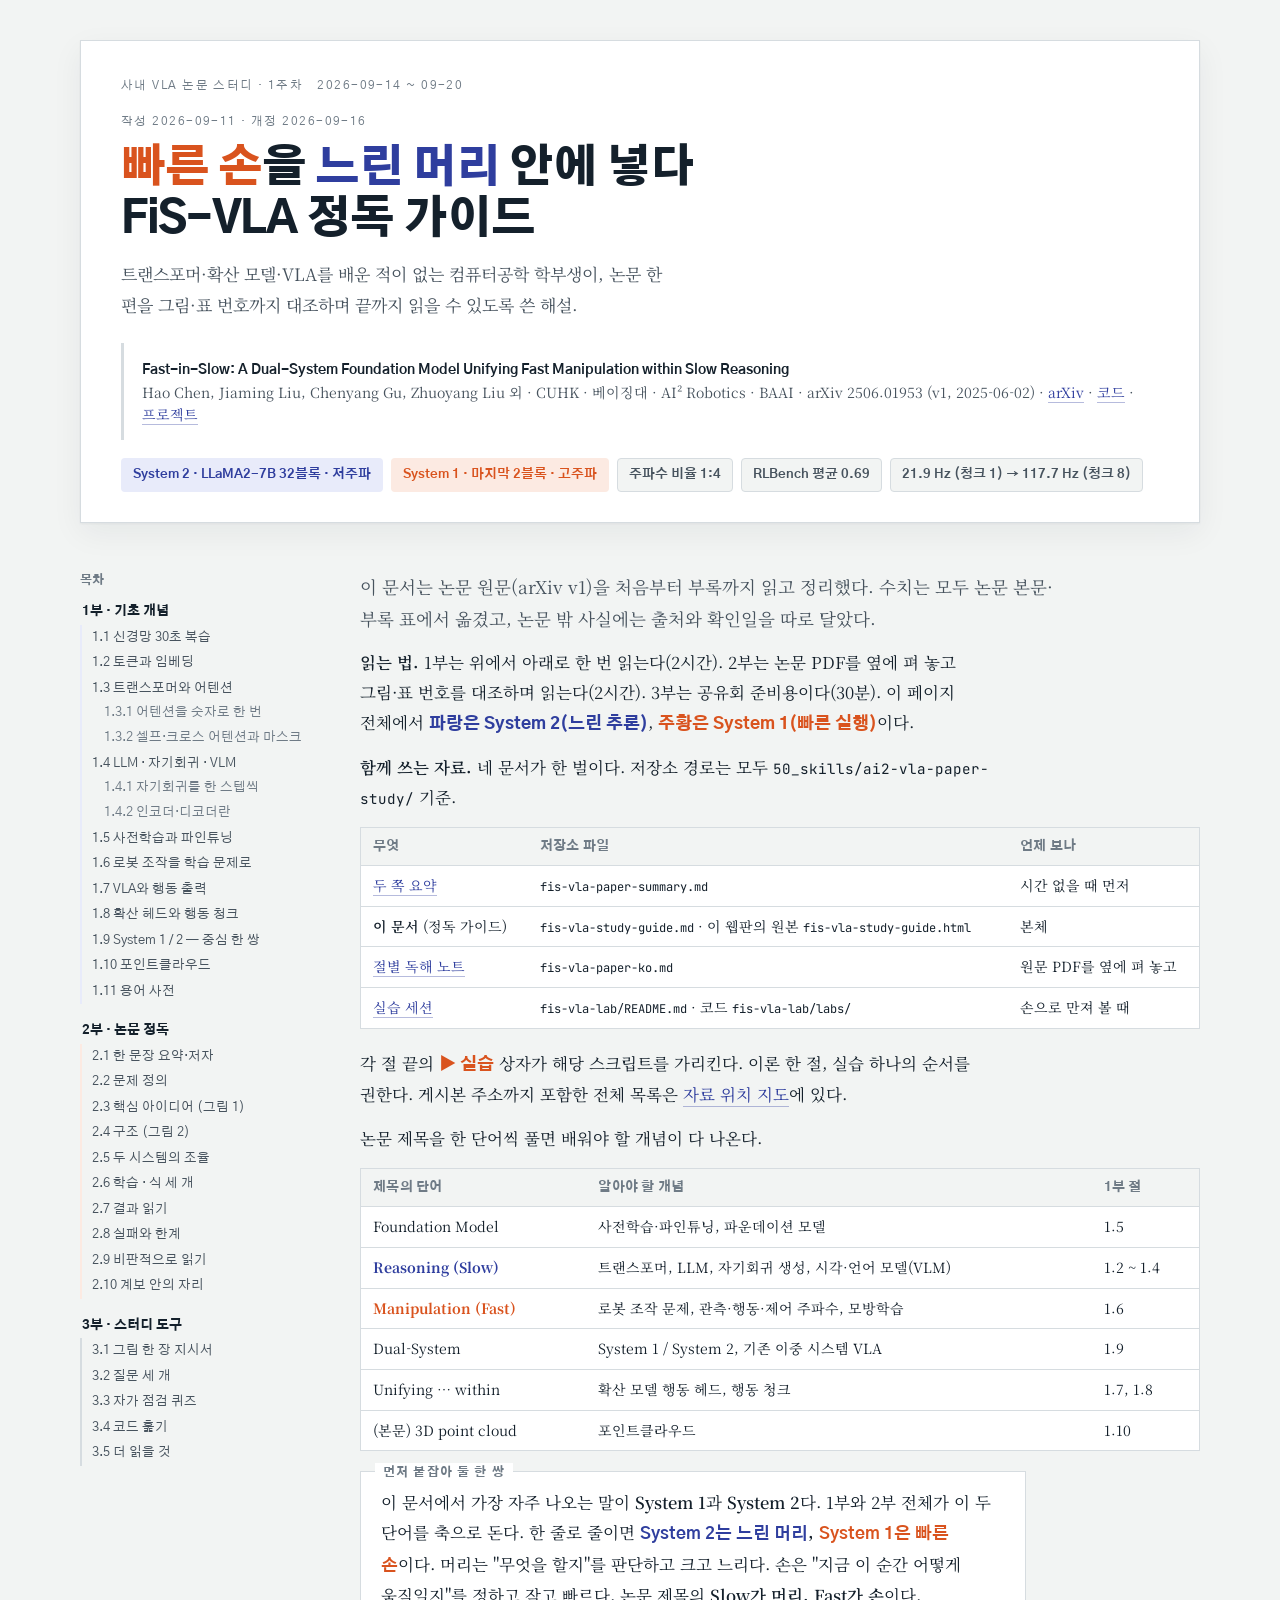
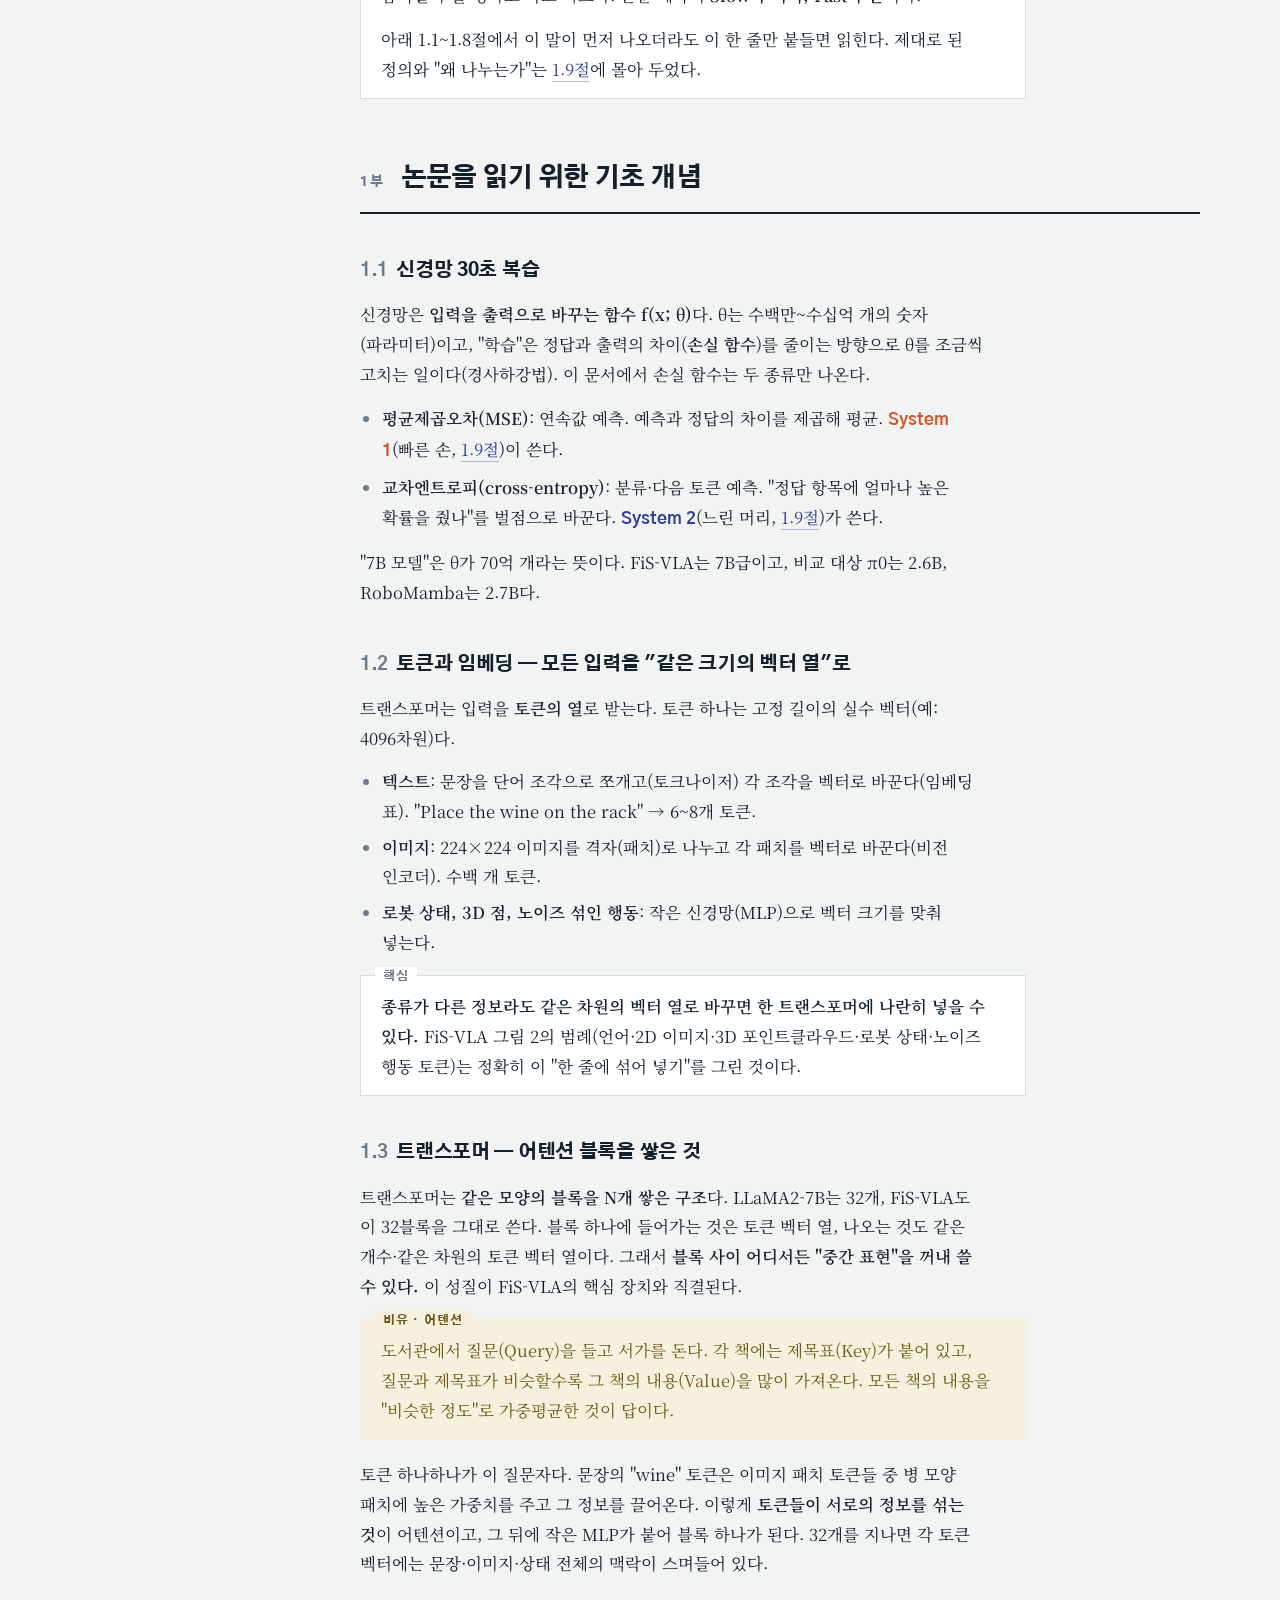
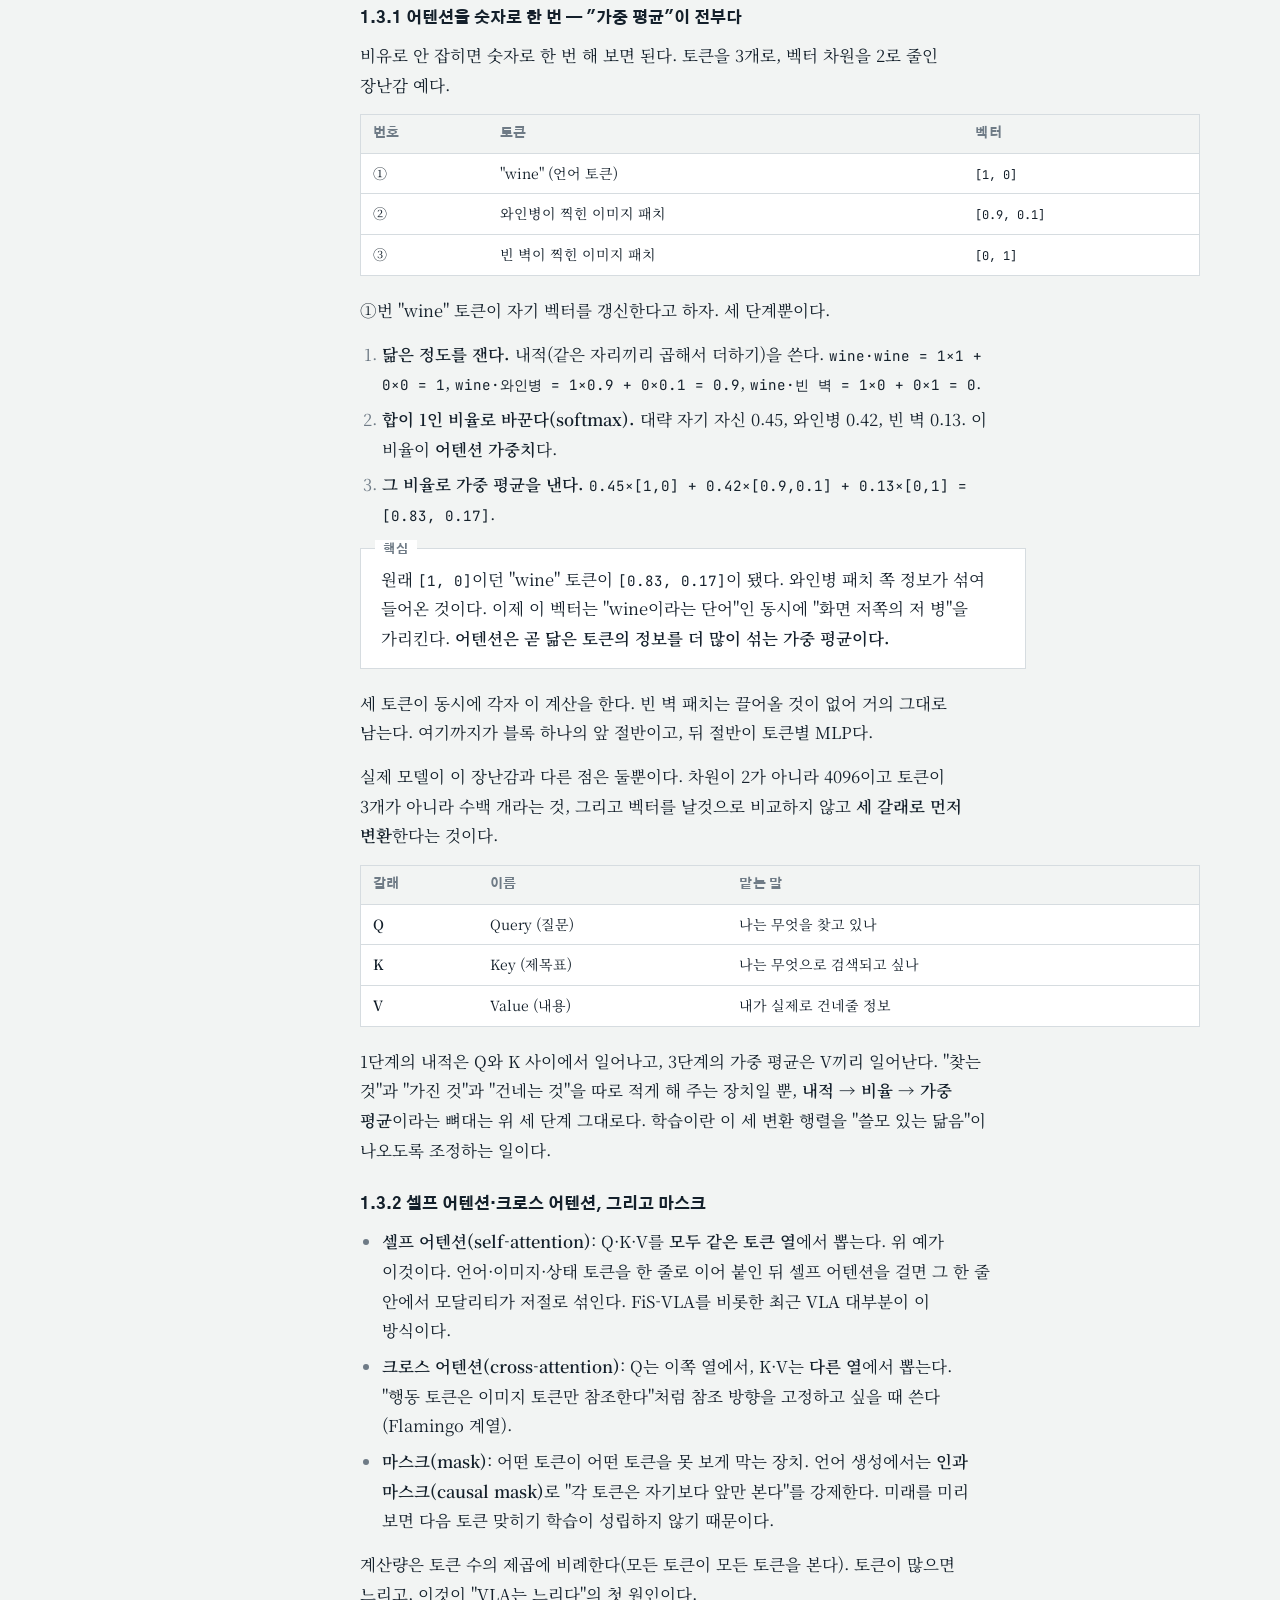
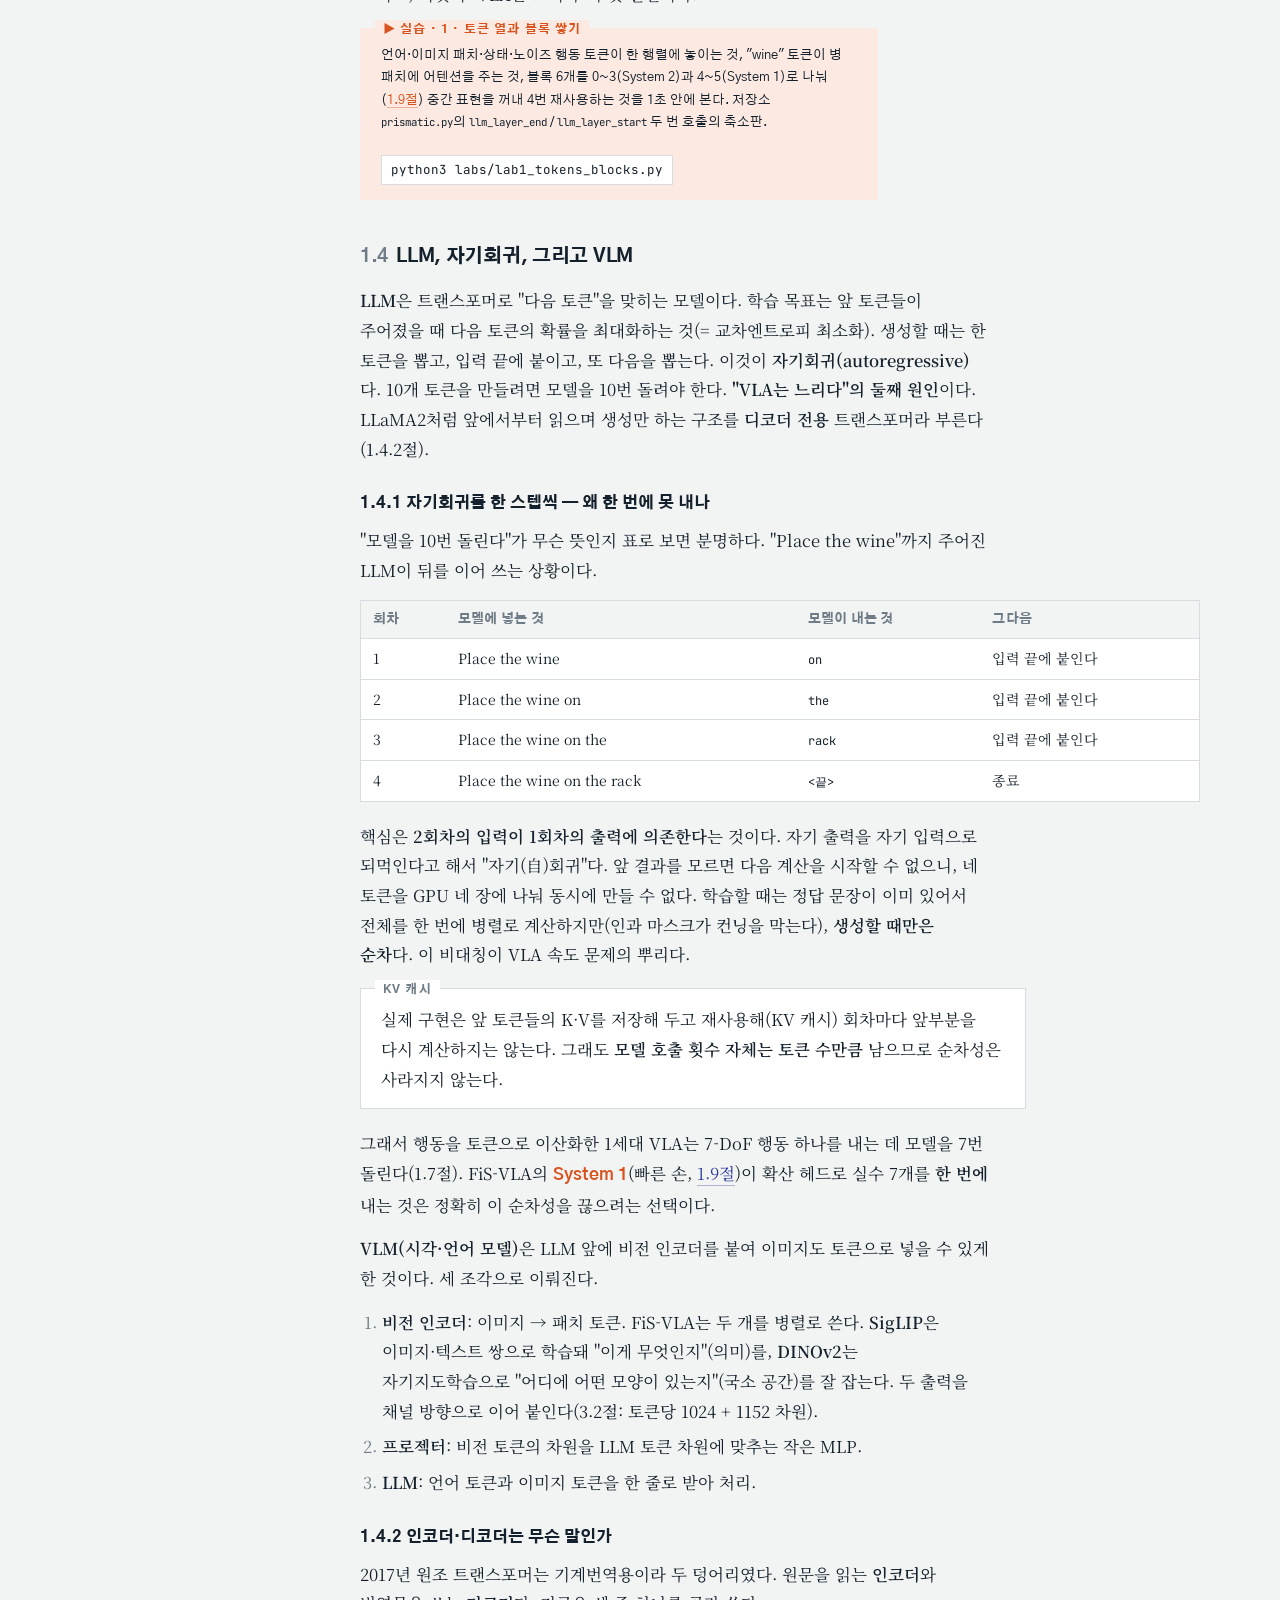
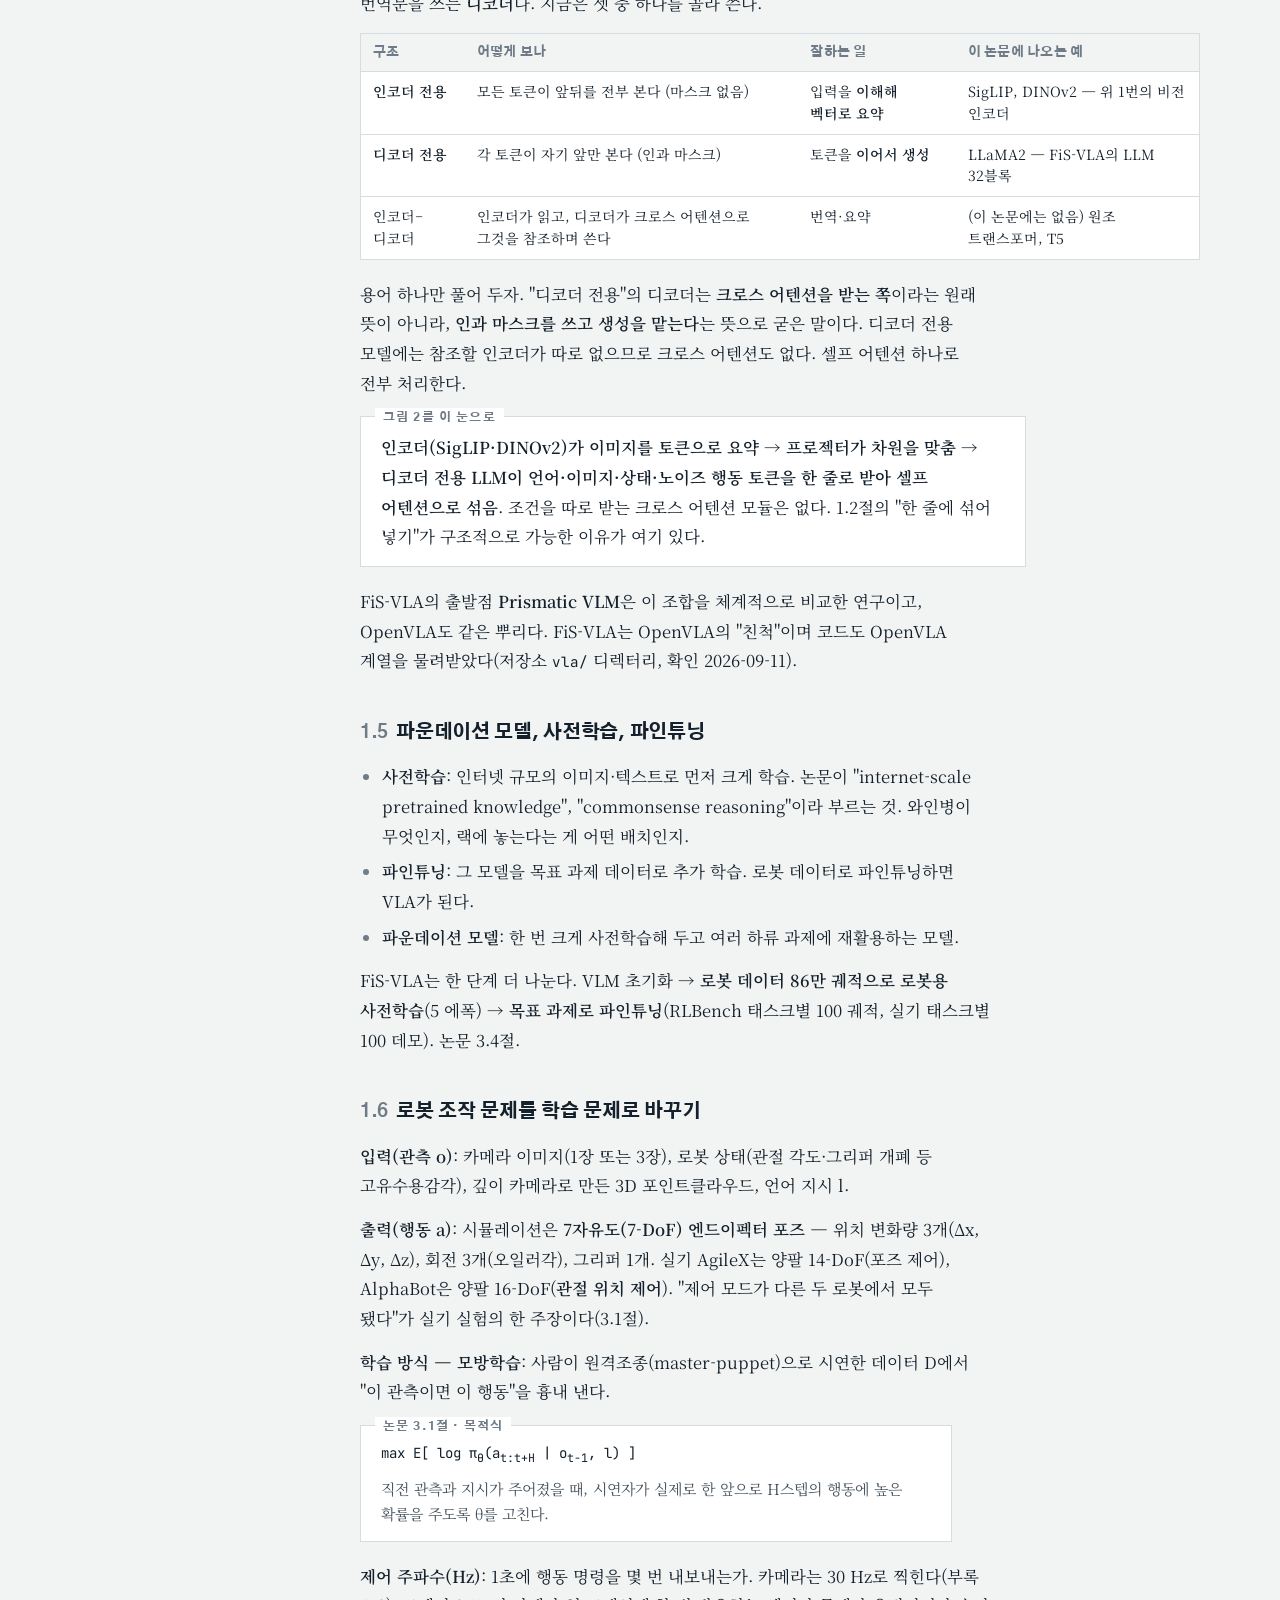
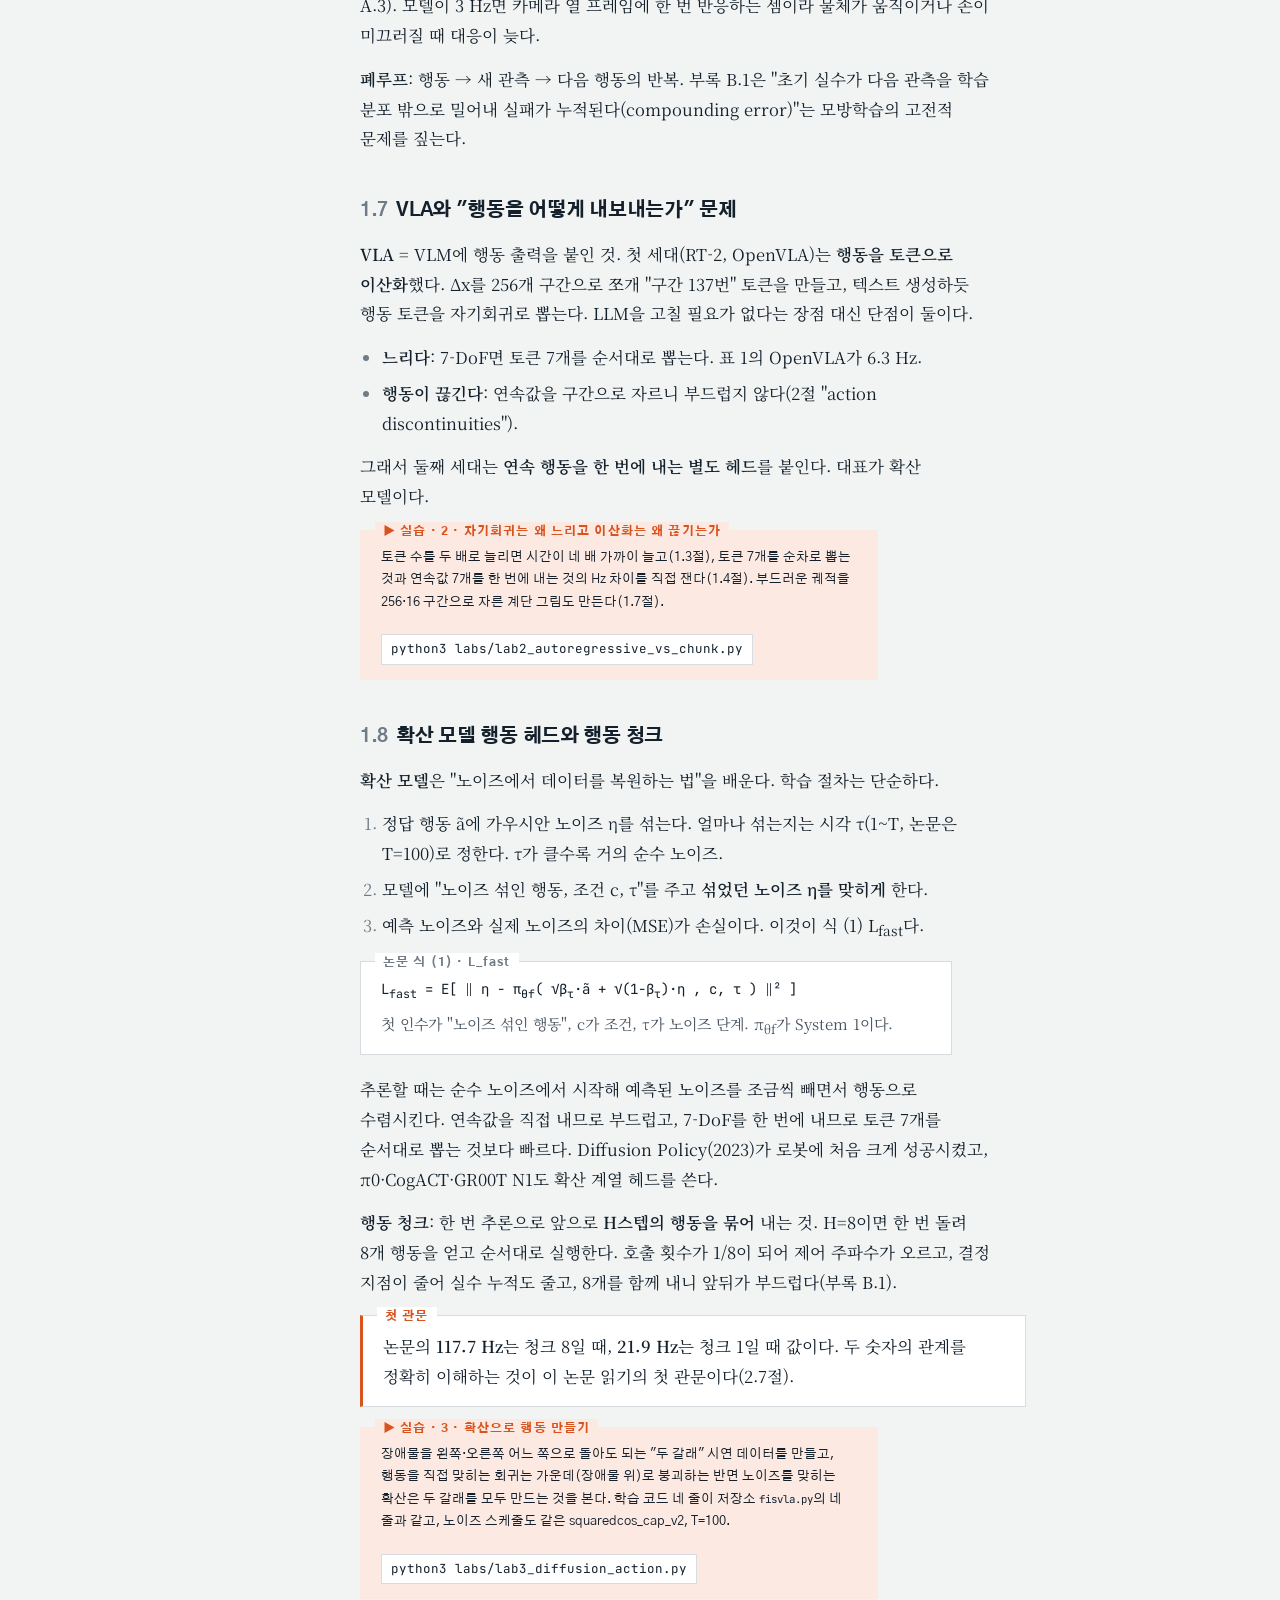
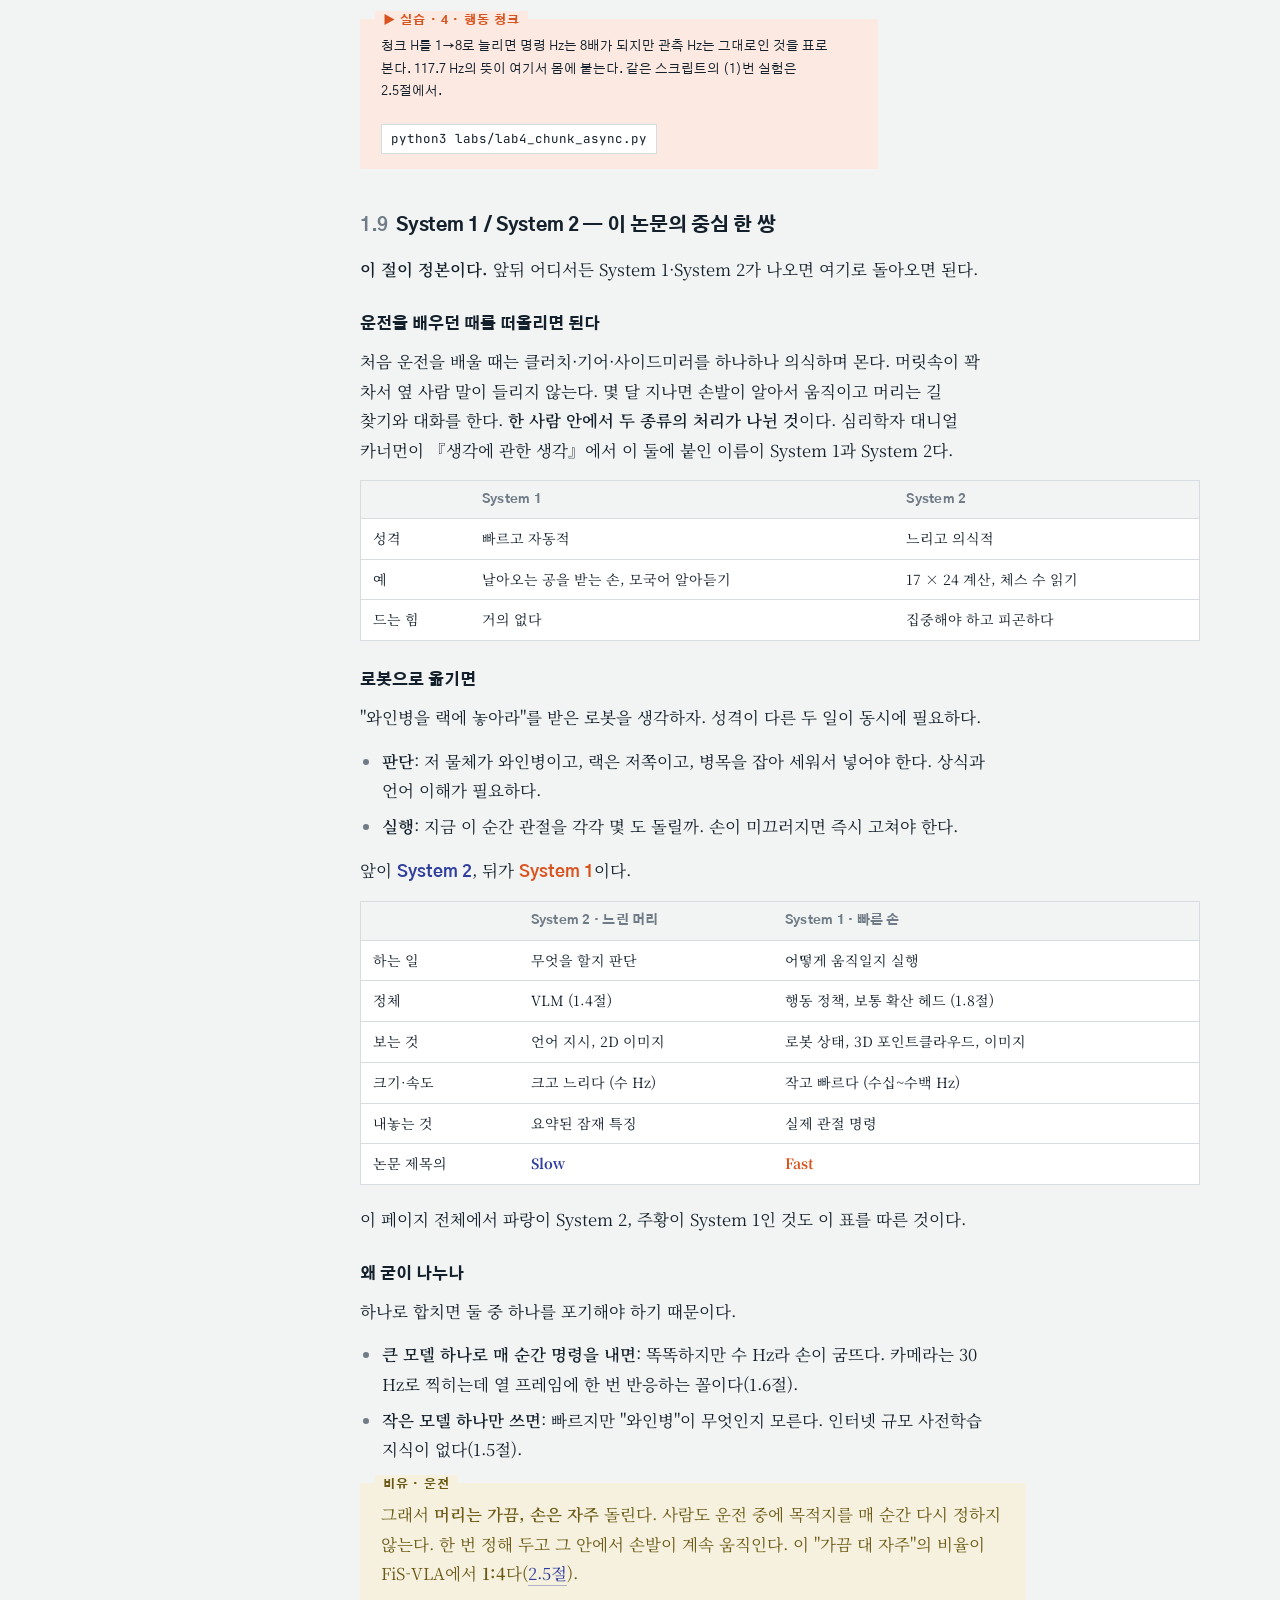
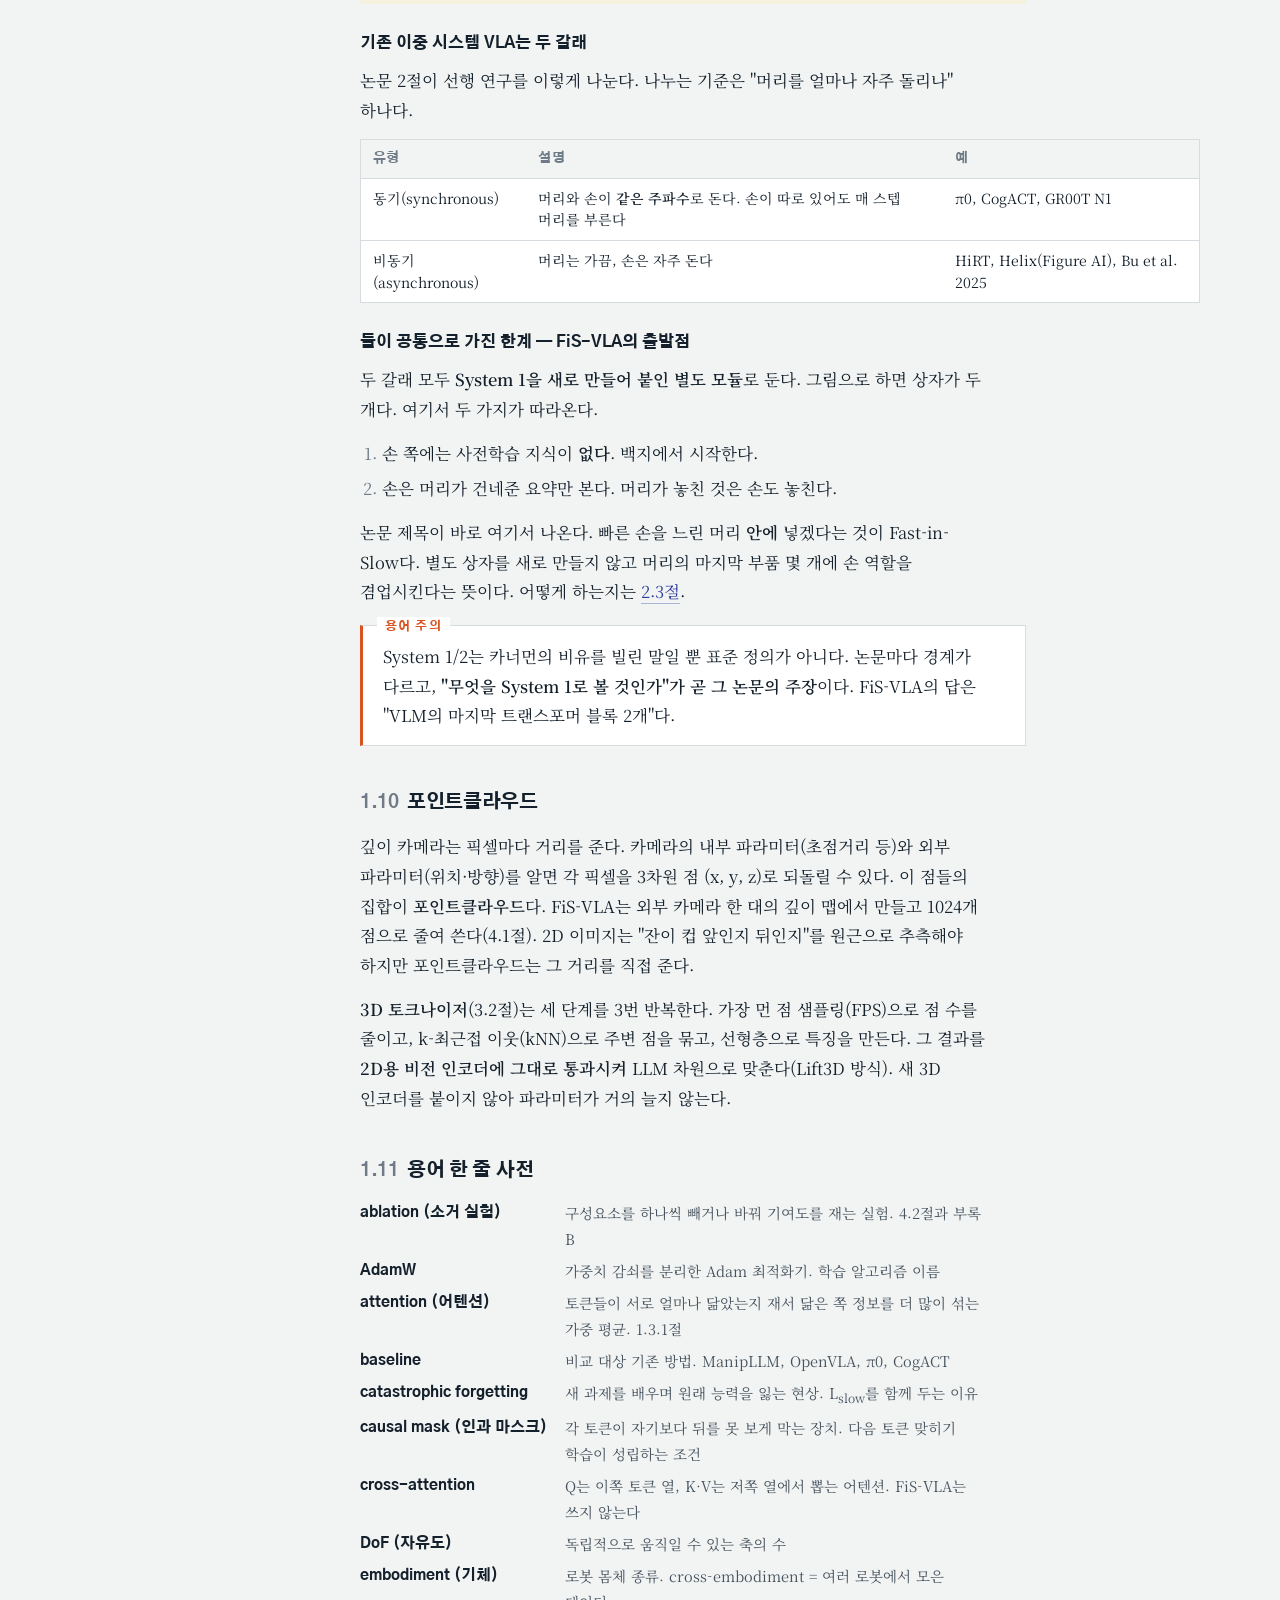
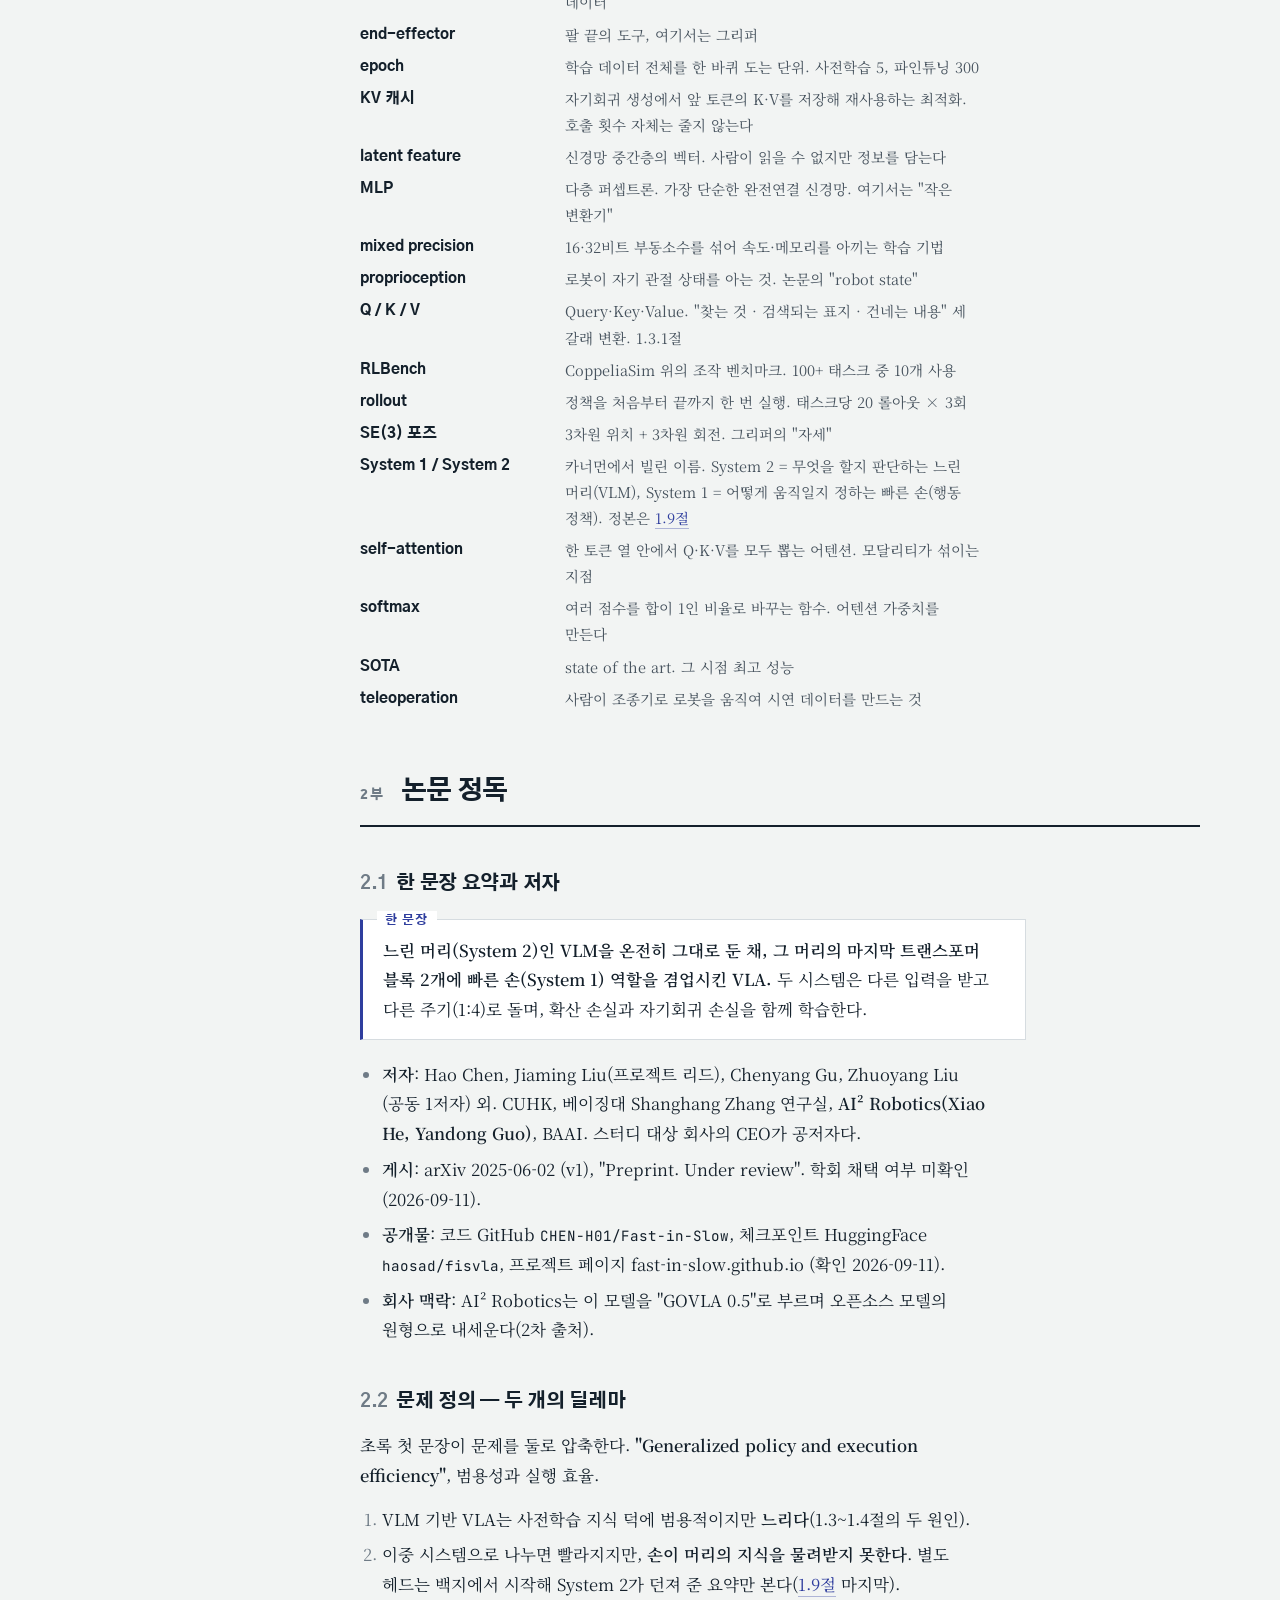
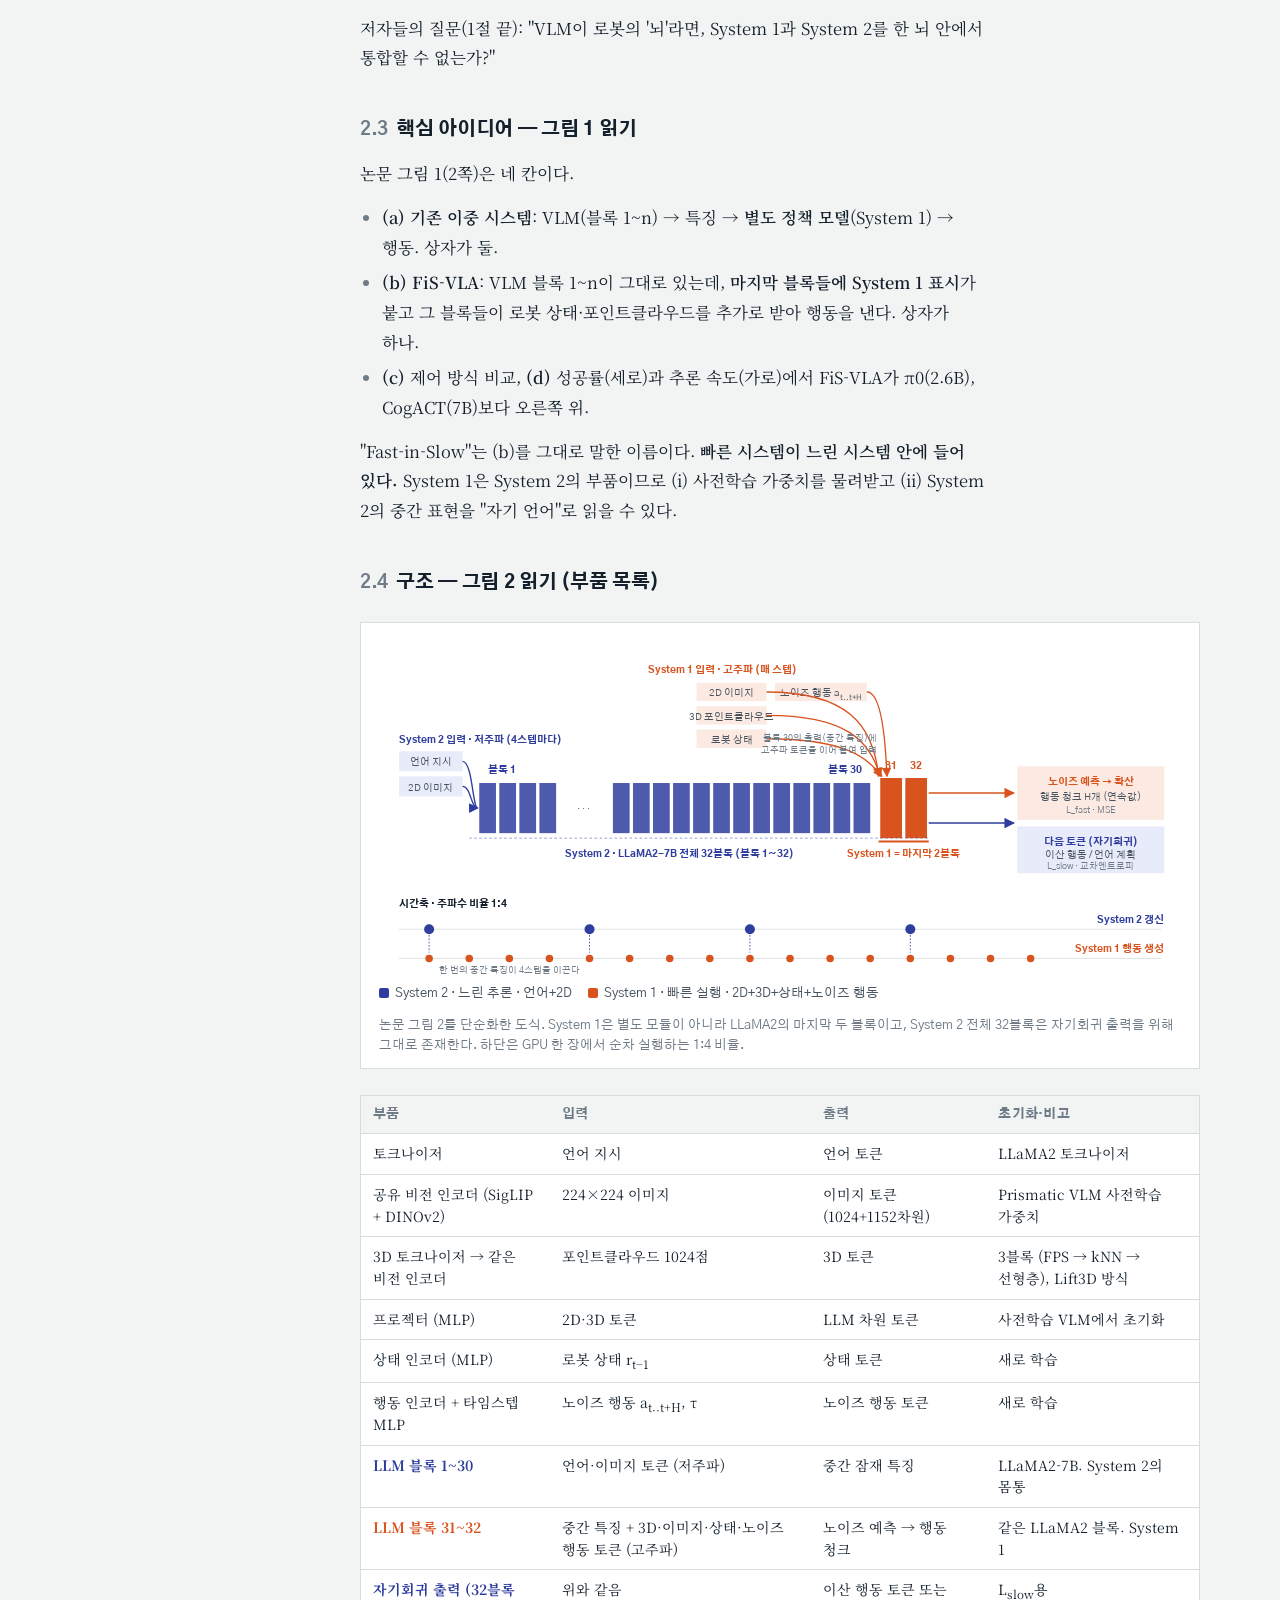
==== commit 03b08075: "site: 2026-09-16 (ai2-vla-paper-study@783342a)" ====
--- a/fis-vla-guide.html
+++ b/fis-vla-guide.html
@@ -99,6 +99,7 @@
   nav.toc li.p1 > a.part-a { border-left-color: transparent; }
   nav.toc .s1 a { border-left-color: var(--slow-soft); }
   nav.toc .s2 a { border-left-color: var(--fast-soft); }
+  nav.toc li.sub a { padding-left: 22px; font-size: 12.5px; color: var(--muted); }
 
   /* 머리 */
   header.head { grid-column: 1 / -1; background: var(--plate); border: 1px solid var(--rule); box-shadow: var(--shadow); padding: 34px 40px 30px; position: relative; overflow: hidden; }
@@ -188,7 +189,7 @@
 <body>
 <div class="shell">
   <header class="head">
-    <p class="eyebrow"><span>사내 VLA 논문 스터디 · 1주차</span><span>2026-09-14 ~ 09-20</span><span>작성 2026-09-11</span></p>
+    <p class="eyebrow"><span>사내 VLA 논문 스터디 · 1주차</span><span>2026-09-14 ~ 09-20</span><span>작성 2026-09-11 · 개정 2026-09-16</span></p>
     <h1><span class="fast">빠른 손</span>을 <span class="slow">느린 머리</span> 안에 넣다<br>FiS-VLA 정독 가이드</h1>
     <p class="sub">트랜스포머·확산 모델·VLA를 배운 적이 없는 컴퓨터공학 학부생이, 논문 한 편을 그림·표 번호까지 대조하며 끝까지 읽을 수 있도록 쓴 해설.</p>
     <div class="paper"><b>Fast-in-Slow: A Dual-System Foundation Model Unifying Fast Manipulation within Slow Reasoning</b><br>Hao Chen, Jiaming Liu, Chenyang Gu, Zhuoyang Liu 외 · CUHK · 베이징대 · AI² Robotics · BAAI · arXiv 2506.01953 (v1, 2025-06-02) · <a href="https://arxiv.org/abs/2506.01953">arXiv</a> · <a href="https://github.com/CHEN-H01/Fast-in-Slow">코드</a> · <a href="https://fast-in-slow.github.io/">프로젝트</a></div>
@@ -209,12 +210,16 @@
         <li class="s1"><a href="#s11">1.1 신경망 30초 복습</a></li>
         <li class="s1"><a href="#s12">1.2 토큰과 임베딩</a></li>
         <li class="s1"><a href="#s13">1.3 트랜스포머와 어텐션</a></li>
+        <li class="s1 sub"><a href="#s131">1.3.1 어텐션을 숫자로 한 번</a></li>
+        <li class="s1 sub"><a href="#s132">1.3.2 셀프·크로스 어텐션과 마스크</a></li>
         <li class="s1"><a href="#s14">1.4 LLM · 자기회귀 · VLM</a></li>
+        <li class="s1 sub"><a href="#s141">1.4.1 자기회귀를 한 스텝씩</a></li>
+        <li class="s1 sub"><a href="#s142">1.4.2 인코더·디코더란</a></li>
         <li class="s1"><a href="#s15">1.5 사전학습과 파인튜닝</a></li>
         <li class="s1"><a href="#s16">1.6 로봇 조작을 학습 문제로</a></li>
         <li class="s1"><a href="#s17">1.7 VLA와 행동 출력</a></li>
         <li class="s1"><a href="#s18">1.8 확산 헤드와 행동 청크</a></li>
-        <li class="s1"><a href="#s19">1.9 System 1 / 2</a></li>
+        <li class="s1"><a href="#s19">1.9 System 1 / 2 — 중심 한 쌍</a></li>
         <li class="s1"><a href="#s110">1.10 포인트클라우드</a></li>
         <li class="s1"><a href="#s111">1.11 용어 사전</a></li>
         <li class="part"><a href="#p2" class="part-a">2부 · 논문 정독</a></li>
@@ -243,13 +248,13 @@
     <section id="intro">
       <p class="lede">이 문서는 논문 원문(arXiv v1)을 처음부터 부록까지 읽고 정리했다. 수치는 모두 논문 본문·부록 표에서 옮겼고, 논문 밖 사실에는 출처와 확인일을 따로 달았다.</p>
       <p><strong>읽는 법.</strong> 1부는 위에서 아래로 한 번 읽는다(2시간). 2부는 논문 PDF를 옆에 펴 놓고 그림·표 번호를 대조하며 읽는다(2시간). 3부는 공유회 준비용이다(30분). 이 페이지 전체에서 <span class="sans" style="color:var(--slow);font-weight:800">파랑은 System 2(느린 추론)</span>, <span class="sans" style="color:var(--fast);font-weight:800">주황은 System 1(빠른 실행)</span>이다.</p>
-      <p><strong>함께 쓰는 자료.</strong> 네 문서가 한 벌이다. 저장소 경로는 모두 <code>30_ecosystem/ai2-robotics/</code> 기준.</p>
+      <p><strong>함께 쓰는 자료.</strong> 네 문서가 한 벌이다. 저장소 경로는 모두 <code>50_skills/ai2-vla-paper-study/</code> 기준.</p>
       <div class="tbl"><table>
         <thead><tr><th>무엇</th><th>저장소 파일</th><th>언제 보나</th></tr></thead>
         <tbody>
-          <tr><td><a href="https://github.com/drum-grammer/KBOT_PARK_DREAM/blob/main/30_ecosystem/ai2-robotics/fis-vla-paper-summary.md">두 쪽 요약</a></td><td><code>fis-vla-paper-summary.md</code></td><td>시간 없을 때 먼저</td></tr>
+          <tr><td><a href="https://github.com/drum-grammer/ai2-vla-paper-study/blob/main/fis-vla-paper-summary.md">두 쪽 요약</a></td><td><code>fis-vla-paper-summary.md</code></td><td>시간 없을 때 먼저</td></tr>
           <tr><td><strong>이 문서</strong> (정독 가이드)</td><td><code>fis-vla-study-guide.md</code> · 이 웹판의 원본 <code>fis-vla-study-guide.html</code></td><td>본체</td></tr>
-          <tr><td><a href="https://github.com/drum-grammer/KBOT_PARK_DREAM/blob/main/30_ecosystem/ai2-robotics/fis-vla-paper-ko.md">절별 독해 노트</a></td><td><code>fis-vla-paper-ko.md</code></td><td>원문 PDF를 옆에 펴 놓고</td></tr>
+          <tr><td><a href="https://github.com/drum-grammer/ai2-vla-paper-study/blob/main/fis-vla-paper-ko.md">절별 독해 노트</a></td><td><code>fis-vla-paper-ko.md</code></td><td>원문 PDF를 옆에 펴 놓고</td></tr>
           <tr><td><a href="fis-vla-lab.html">실습 세션</a></td><td><code>fis-vla-lab/README.md</code> · 코드 <code>fis-vla-lab/labs/</code></td><td>손으로 만져 볼 때</td></tr>
         </tbody>
       </table></div>
@@ -266,6 +271,10 @@
           <tr><td>(본문) 3D point cloud</td><td>포인트클라우드</td><td>1.10</td></tr>
         </tbody>
       </table></div>
+      <div class="box" data-label="먼저 붙잡아 둘 한 쌍">
+        <p>이 문서에서 가장 자주 나오는 말이 <strong>System 1</strong>과 <strong>System 2</strong>다. 1부와 2부 전체가 이 두 단어를 축으로 돈다. 한 줄로 줄이면 <strong><span class="sans" style="color:var(--slow);font-weight:700">System 2는 느린 머리</span>, <span class="sans" style="color:var(--fast);font-weight:700">System 1은 빠른 손</span></strong>이다. 머리는 "무엇을 할지"를 판단하고 크고 느리다. 손은 "지금 이 순간 어떻게 움직일지"를 정하고 작고 빠르다. 논문 제목의 <strong>Slow가 머리, Fast가 손</strong>이다.</p>
+        <p>아래 1.1~1.8절에서 이 말이 먼저 나오더라도 이 한 줄만 붙들면 읽힌다. 제대로 된 정의와 "왜 나누는가"는 <a href="#s19">1.9절</a>에 몰아 두었다.</p>
+      </div>
     </section>
 
     <!-- ───────── 1부 ───────── -->
@@ -275,8 +284,8 @@
       <h3 id="s11"><span class="k">1.1</span>신경망 30초 복습</h3>
       <p>신경망은 <strong>입력을 출력으로 바꾸는 함수 f(x; θ)</strong>다. θ는 수백만~수십억 개의 숫자(파라미터)이고, "학습"은 정답과 출력의 차이(<strong>손실 함수</strong>)를 줄이는 방향으로 θ를 조금씩 고치는 일이다(경사하강법). 이 문서에서 손실 함수는 두 종류만 나온다.</p>
       <ul>
-        <li><strong>평균제곱오차(MSE)</strong>: 연속값 예측. 예측과 정답의 차이를 제곱해 평균. <span class="sans" style="color:var(--fast);font-weight:700">System 1</span>이 쓴다.</li>
-        <li><strong>교차엔트로피(cross-entropy)</strong>: 분류·다음 토큰 예측. "정답 항목에 얼마나 높은 확률을 줬나"를 벌점으로 바꾼다. <span class="sans" style="color:var(--slow);font-weight:700">System 2</span>가 쓴다.</li>
+        <li><strong>평균제곱오차(MSE)</strong>: 연속값 예측. 예측과 정답의 차이를 제곱해 평균. <span class="sans" style="color:var(--fast);font-weight:700">System 1</span>(빠른 손, <a href="#s19">1.9절</a>)이 쓴다.</li>
+        <li><strong>교차엔트로피(cross-entropy)</strong>: 분류·다음 토큰 예측. "정답 항목에 얼마나 높은 확률을 줬나"를 벌점으로 바꾼다. <span class="sans" style="color:var(--slow);font-weight:700">System 2</span>(느린 머리, <a href="#s19">1.9절</a>)가 쓴다.</li>
       </ul>
       <p>"7B 모델"은 θ가 70억 개라는 뜻이다. FiS-VLA는 7B급이고, 비교 대상 π0는 2.6B, RoboMamba는 2.7B다.</p>
 
@@ -297,20 +306,90 @@
         <p>도서관에서 질문(Query)을 들고 서가를 돈다. 각 책에는 제목표(Key)가 붙어 있고, 질문과 제목표가 비슷할수록 그 책의 내용(Value)을 많이 가져온다. 모든 책의 내용을 "비슷한 정도"로 가중평균한 것이 답이다.</p>
       </div>
       <p>토큰 하나하나가 이 질문자다. 문장의 "wine" 토큰은 이미지 패치 토큰들 중 병 모양 패치에 높은 가중치를 주고 그 정보를 끌어온다. 이렇게 <strong>토큰들이 서로의 정보를 섞는 것</strong>이 어텐션이고, 그 뒤에 작은 MLP가 붙어 블록 하나가 된다. 32개를 지나면 각 토큰 벡터에는 문장·이미지·상태 전체의 맥락이 스며들어 있다.</p>
+      <h4 id="s131">1.3.1 어텐션을 숫자로 한 번 — "가중 평균"이 전부다</h4>
+      <p>비유로 안 잡히면 숫자로 한 번 해 보면 된다. 토큰을 3개로, 벡터 차원을 2로 줄인 장난감 예다.</p>
+      <div class="tbl"><table>
+        <thead><tr><th>번호</th><th>토큰</th><th>벡터</th></tr></thead>
+        <tbody>
+          <tr><td>①</td><td>"wine" (언어 토큰)</td><td><code>[1, 0]</code></td></tr>
+          <tr><td>②</td><td>와인병이 찍힌 이미지 패치</td><td><code>[0.9, 0.1]</code></td></tr>
+          <tr><td>③</td><td>빈 벽이 찍힌 이미지 패치</td><td><code>[0, 1]</code></td></tr>
+        </tbody>
+      </table></div>
+      <p>①번 "wine" 토큰이 자기 벡터를 갱신한다고 하자. 세 단계뿐이다.</p>
+      <ol>
+        <li><strong>닮은 정도를 잰다.</strong> 내적(같은 자리끼리 곱해서 더하기)을 쓴다. <code>wine·wine = 1×1 + 0×0 = 1</code>, <code>wine·와인병 = 1×0.9 + 0×0.1 = 0.9</code>, <code>wine·빈 벽 = 1×0 + 0×1 = 0</code>.</li>
+        <li><strong>합이 1인 비율로 바꾼다(softmax).</strong> 대략 자기 자신 0.45, 와인병 0.42, 빈 벽 0.13. 이 비율이 <strong>어텐션 가중치</strong>다.</li>
+        <li><strong>그 비율로 가중 평균을 낸다.</strong> <code>0.45×[1,0] + 0.42×[0.9,0.1] + 0.13×[0,1] = [0.83, 0.17]</code>.</li>
+      </ol>
+      <div class="box" data-label="핵심">
+        <p>원래 <code>[1, 0]</code>이던 "wine" 토큰이 <code>[0.83, 0.17]</code>이 됐다. 와인병 패치 쪽 정보가 섞여 들어온 것이다. 이제 이 벡터는 "wine이라는 단어"인 동시에 "화면 저쪽의 저 병"을 가리킨다. <strong>어텐션은 곧 닮은 토큰의 정보를 더 많이 섞는 가중 평균이다.</strong></p>
+      </div>
+      <p>세 토큰이 동시에 각자 이 계산을 한다. 빈 벽 패치는 끌어올 것이 없어 거의 그대로 남는다. 여기까지가 블록 하나의 앞 절반이고, 뒤 절반이 토큰별 MLP다.</p>
+      <p>실제 모델이 이 장난감과 다른 점은 둘뿐이다. 차원이 2가 아니라 4096이고 토큰이 3개가 아니라 수백 개라는 것, 그리고 벡터를 날것으로 비교하지 않고 <strong>세 갈래로 먼저 변환</strong>한다는 것이다.</p>
+      <div class="tbl"><table>
+        <thead><tr><th>갈래</th><th>이름</th><th>맡는 말</th></tr></thead>
+        <tbody>
+          <tr><td><strong>Q</strong></td><td>Query (질문)</td><td>나는 무엇을 찾고 있나</td></tr>
+          <tr><td><strong>K</strong></td><td>Key (제목표)</td><td>나는 무엇으로 검색되고 싶나</td></tr>
+          <tr><td><strong>V</strong></td><td>Value (내용)</td><td>내가 실제로 건네줄 정보</td></tr>
+        </tbody>
+      </table></div>
+      <p>1단계의 내적은 Q와 K 사이에서 일어나고, 3단계의 가중 평균은 V끼리 일어난다. "찾는 것"과 "가진 것"과 "건네는 것"을 따로 적게 해 주는 장치일 뿐, <strong>내적 → 비율 → 가중 평균</strong>이라는 뼈대는 위 세 단계 그대로다. 학습이란 이 세 변환 행렬을 "쓸모 있는 닮음"이 나오도록 조정하는 일이다.</p>
+
+      <h4 id="s132">1.3.2 셀프 어텐션·크로스 어텐션, 그리고 마스크</h4>
+      <ul>
+        <li><strong>셀프 어텐션(self-attention)</strong>: Q·K·V를 <strong>모두 같은 토큰 열</strong>에서 뽑는다. 위 예가 이것이다. 언어·이미지·상태 토큰을 한 줄로 이어 붙인 뒤 셀프 어텐션을 걸면 그 한 줄 안에서 모달리티가 저절로 섞인다. FiS-VLA를 비롯한 최근 VLA 대부분이 이 방식이다.</li>
+        <li><strong>크로스 어텐션(cross-attention)</strong>: Q는 이쪽 열에서, K·V는 <strong>다른 열</strong>에서 뽑는다. "행동 토큰은 이미지 토큰만 참조한다"처럼 참조 방향을 고정하고 싶을 때 쓴다(Flamingo 계열).</li>
+        <li><strong>마스크(mask)</strong>: 어떤 토큰이 어떤 토큰을 못 보게 막는 장치. 언어 생성에서는 <strong>인과 마스크(causal mask)</strong>로 "각 토큰은 자기보다 앞만 본다"를 강제한다. 미래를 미리 보면 다음 토큰 맞히기 학습이 성립하지 않기 때문이다.</li>
+      </ul>
+
       <p>계산량은 토큰 수의 제곱에 비례한다(모든 토큰이 모든 토큰을 본다). 토큰이 많으면 느리고, 이것이 "VLA는 느리다"의 첫 원인이다.</p>
       <div class="box lab" data-label="1 · 토큰 열과 블록 쌓기">
-        <p>언어·이미지 패치·상태·노이즈 행동 토큰이 한 행렬에 놓이는 것, "wine" 토큰이 병 패치에 어텐션을 주는 것, 블록 6개를 0~3(System 2)과 4~5(System 1)로 나눠 중간 표현을 꺼내 4번 재사용하는 것을 1초 안에 본다. 저장소 <code>prismatic.py</code>의 <code>llm_layer_end</code> / <code>llm_layer_start</code> 두 번 호출의 축소판.</p>
+        <p>언어·이미지 패치·상태·노이즈 행동 토큰이 한 행렬에 놓이는 것, "wine" 토큰이 병 패치에 어텐션을 주는 것, 블록 6개를 0~3(System 2)과 4~5(System 1)로 나눠(<a href="#s19">1.9절</a>) 중간 표현을 꺼내 4번 재사용하는 것을 1초 안에 본다. 저장소 <code>prismatic.py</code>의 <code>llm_layer_end</code> / <code>llm_layer_start</code> 두 번 호출의 축소판.</p>
         <span class="cmd">python3 labs/lab1_tokens_blocks.py</span>
       </div>
 
       <h3 id="s14"><span class="k">1.4</span>LLM, 자기회귀, 그리고 VLM</h3>
-      <p><strong>LLM</strong>은 트랜스포머로 "다음 토큰"을 맞히는 모델이다. 학습 목표는 앞 토큰들이 주어졌을 때 다음 토큰의 확률을 최대화하는 것(= 교차엔트로피 최소화). 생성할 때는 한 토큰을 뽑고, 입력 끝에 붙이고, 또 다음을 뽑는다. 이것이 <strong>자기회귀(autoregressive)</strong>다. 10개 토큰을 만들려면 모델을 10번 돌려야 한다. <strong>"VLA는 느리다"의 둘째 원인</strong>이다. LLaMA2처럼 앞에서부터 읽으며 생성만 하는 구조를 <strong>디코더 전용</strong> 트랜스포머라 부른다.</p>
+      <p><strong>LLM</strong>은 트랜스포머로 "다음 토큰"을 맞히는 모델이다. 학습 목표는 앞 토큰들이 주어졌을 때 다음 토큰의 확률을 최대화하는 것(= 교차엔트로피 최소화). 생성할 때는 한 토큰을 뽑고, 입력 끝에 붙이고, 또 다음을 뽑는다. 이것이 <strong>자기회귀(autoregressive)</strong>다. 10개 토큰을 만들려면 모델을 10번 돌려야 한다. <strong>"VLA는 느리다"의 둘째 원인</strong>이다. LLaMA2처럼 앞에서부터 읽으며 생성만 하는 구조를 <strong>디코더 전용</strong> 트랜스포머라 부른다(1.4.2절).</p>
+
+      <h4 id="s141">1.4.1 자기회귀를 한 스텝씩 — 왜 한 번에 못 내나</h4>
+      <p>"모델을 10번 돌린다"가 무슨 뜻인지 표로 보면 분명하다. "Place the wine"까지 주어진 LLM이 뒤를 이어 쓰는 상황이다.</p>
+      <div class="tbl"><table>
+        <thead><tr><th>회차</th><th>모델에 넣는 것</th><th>모델이 내는 것</th><th>그다음</th></tr></thead>
+        <tbody>
+          <tr><td>1</td><td>Place the wine</td><td><code>on</code></td><td>입력 끝에 붙인다</td></tr>
+          <tr><td>2</td><td>Place the wine on</td><td><code>the</code></td><td>입력 끝에 붙인다</td></tr>
+          <tr><td>3</td><td>Place the wine on the</td><td><code>rack</code></td><td>입력 끝에 붙인다</td></tr>
+          <tr><td>4</td><td>Place the wine on the rack</td><td><code>&lt;끝&gt;</code></td><td>종료</td></tr>
+        </tbody>
+      </table></div>
+      <p>핵심은 <strong>2회차의 입력이 1회차의 출력에 의존한다</strong>는 것이다. 자기 출력을 자기 입력으로 되먹인다고 해서 "자기(自)회귀"다. 앞 결과를 모르면 다음 계산을 시작할 수 없으니, 네 토큰을 GPU 네 장에 나눠 동시에 만들 수 없다. 학습할 때는 정답 문장이 이미 있어서 전체를 한 번에 병렬로 계산하지만(인과 마스크가 컨닝을 막는다), <strong>생성할 때만은 순차</strong>다. 이 비대칭이 VLA 속도 문제의 뿌리다.</p>
+      <div class="box" data-label="KV 캐시">
+        <p>실제 구현은 앞 토큰들의 K·V를 저장해 두고 재사용해(KV 캐시) 회차마다 앞부분을 다시 계산하지는 않는다. 그래도 <strong>모델 호출 횟수 자체는 토큰 수만큼</strong> 남으므로 순차성은 사라지지 않는다.</p>
+      </div>
+      <p>그래서 행동을 토큰으로 이산화한 1세대 VLA는 7-DoF 행동 하나를 내는 데 모델을 7번 돌린다(1.7절). FiS-VLA의 <span class="sans" style="color:var(--fast);font-weight:700">System 1</span>(빠른 손, <a href="#s19">1.9절</a>)이 확산 헤드로 실수 7개를 <strong>한 번에</strong> 내는 것은 정확히 이 순차성을 끊으려는 선택이다.</p>
       <p><strong>VLM(시각·언어 모델)</strong>은 LLM 앞에 비전 인코더를 붙여 이미지도 토큰으로 넣을 수 있게 한 것이다. 세 조각으로 이뤄진다.</p>
       <ol>
         <li><strong>비전 인코더</strong>: 이미지 → 패치 토큰. FiS-VLA는 두 개를 병렬로 쓴다. <strong>SigLIP</strong>은 이미지·텍스트 쌍으로 학습돼 "이게 무엇인지"(의미)를, <strong>DINOv2</strong>는 자기지도학습으로 "어디에 어떤 모양이 있는지"(국소 공간)를 잘 잡는다. 두 출력을 채널 방향으로 이어 붙인다(3.2절: 토큰당 1024 + 1152 차원).</li>
         <li><strong>프로젝터</strong>: 비전 토큰의 차원을 LLM 토큰 차원에 맞추는 작은 MLP.</li>
         <li><strong>LLM</strong>: 언어 토큰과 이미지 토큰을 한 줄로 받아 처리.</li>
       </ol>
+
+      <h4 id="s142">1.4.2 인코더·디코더는 무슨 말인가</h4>
+      <p>2017년 원조 트랜스포머는 기계번역용이라 두 덩어리였다. 원문을 읽는 <strong>인코더</strong>와 번역문을 쓰는 <strong>디코더</strong>다. 지금은 셋 중 하나를 골라 쓴다.</p>
+      <div class="tbl"><table>
+        <thead><tr><th>구조</th><th>어떻게 보나</th><th>잘하는 일</th><th>이 논문에 나오는 예</th></tr></thead>
+        <tbody>
+          <tr><td><strong>인코더 전용</strong></td><td>모든 토큰이 앞뒤를 전부 본다 (마스크 없음)</td><td>입력을 <strong>이해해 벡터로 요약</strong></td><td>SigLIP, DINOv2 — 위 1번의 비전 인코더</td></tr>
+          <tr><td><strong>디코더 전용</strong></td><td>각 토큰이 자기 앞만 본다 (인과 마스크)</td><td>토큰을 <strong>이어서 생성</strong></td><td>LLaMA2 — FiS-VLA의 LLM 32블록</td></tr>
+          <tr><td>인코더–디코더</td><td>인코더가 읽고, 디코더가 크로스 어텐션으로 그것을 참조하며 쓴다</td><td>번역·요약</td><td>(이 논문에는 없음) 원조 트랜스포머, T5</td></tr>
+        </tbody>
+      </table></div>
+      <p>용어 하나만 풀어 두자. "디코더 전용"의 디코더는 <strong>크로스 어텐션을 받는 쪽</strong>이라는 원래 뜻이 아니라, <strong>인과 마스크를 쓰고 생성을 맡는다</strong>는 뜻으로 굳은 말이다. 디코더 전용 모델에는 참조할 인코더가 따로 없으므로 크로스 어텐션도 없다. 셀프 어텐션 하나로 전부 처리한다.</p>
+      <div class="box" data-label="그림 2를 이 눈으로">
+        <p><strong>인코더(SigLIP·DINOv2)가 이미지를 토큰으로 요약</strong> → <strong>프로젝터가 차원을 맞춤</strong> → <strong>디코더 전용 LLM이 언어·이미지·상태·노이즈 행동 토큰을 한 줄로 받아 셀프 어텐션으로 섞음</strong>. 조건을 따로 받는 크로스 어텐션 모듈은 없다. 1.2절의 "한 줄에 섞어 넣기"가 구조적으로 가능한 이유가 여기 있다.</p>
+      </div>
       <p>FiS-VLA의 출발점 <strong>Prismatic VLM</strong>은 이 조합을 체계적으로 비교한 연구이고, OpenVLA도 같은 뿌리다. FiS-VLA는 OpenVLA의 "친척"이며 코드도 OpenVLA 계열을 물려받았다(저장소 <code>vla/</code> 디렉터리, 확인 2026-09-11).</p>
 
       <h3 id="s15"><span class="k">1.5</span>파운데이션 모델, 사전학습, 파인튜닝</h3>
@@ -369,20 +448,70 @@
         <span class="cmd">python3 labs/lab4_chunk_async.py</span>
       </div>
 
-      <h3 id="s19"><span class="k">1.9</span>System 1 / System 2와 기존 이중 시스템 VLA</h3>
-      <p>카너먼의 『생각에 관한 생각』에서 온 비유다. <strong>System 1</strong>은 빠르고 직관적이며 무의식적(공을 받는 손), <strong>System 2</strong>는 느리고 논리적이며 의식적(체스 수 읽기). 로봇에서는</p>
-      <ul>
-        <li><strong><span style="color:var(--slow)">System 2 = VLM</span></strong>: 이미지와 지시를 이해해 "무엇을 어떻게 할지"를 요약한 잠재 특징을 낸다. 크고 느리다(수 Hz).</li>
-        <li><strong><span style="color:var(--fast)">System 1 = 행동 정책</span></strong>: 그 특징을 조건으로 실제 행동을 만든다. 작고 빠르다(수십~수백 Hz).</li>
-      </ul>
+      <h3 id="s19"><span class="k">1.9</span>System 1 / System 2 — 이 논문의 중심 한 쌍</h3>
+      <p><strong>이 절이 정본이다.</strong> 앞뒤 어디서든 System 1·System 2가 나오면 여기로 돌아오면 된다.</p>
+
+      <h4>운전을 배우던 때를 떠올리면 된다</h4>
+      <p>처음 운전을 배울 때는 클러치·기어·사이드미러를 하나하나 의식하며 몬다. 머릿속이 꽉 차서 옆 사람 말이 들리지 않는다. 몇 달 지나면 손발이 알아서 움직이고 머리는 길 찾기와 대화를 한다. <strong>한 사람 안에서 두 종류의 처리가 나뉜 것</strong>이다. 심리학자 대니얼 카너먼이 『생각에 관한 생각』에서 이 둘에 붙인 이름이 System 1과 System 2다.</p>
+      <div class="tbl"><table>
+        <thead><tr><th></th><th>System 1</th><th>System 2</th></tr></thead>
+        <tbody>
+          <tr><td>성격</td><td>빠르고 자동적</td><td>느리고 의식적</td></tr>
+          <tr><td>예</td><td>날아오는 공을 받는 손, 모국어 알아듣기</td><td>17 × 24 계산, 체스 수 읽기</td></tr>
+          <tr><td>드는 힘</td><td>거의 없다</td><td>집중해야 하고 피곤하다</td></tr>
+        </tbody>
+      </table></div>
+
+      <h4>로봇으로 옮기면</h4>
+      <p>"와인병을 랙에 놓아라"를 받은 로봇을 생각하자. 성격이 다른 두 일이 동시에 필요하다.</p>
+      <ul>
+        <li><strong>판단</strong>: 저 물체가 와인병이고, 랙은 저쪽이고, 병목을 잡아 세워서 넣어야 한다. 상식과 언어 이해가 필요하다.</li>
+        <li><strong>실행</strong>: 지금 이 순간 관절을 각각 몇 도 돌릴까. 손이 미끄러지면 즉시 고쳐야 한다.</li>
+      </ul>
+      <p>앞이 <span class="sans" style="color:var(--slow);font-weight:700">System 2</span>, 뒤가 <span class="sans" style="color:var(--fast);font-weight:700">System 1</span>이다.</p>
+      <div class="tbl"><table>
+        <thead><tr><th></th><th><span class="slow-t">System 2 · 느린 머리</span></th><th><span class="fast-t">System 1 · 빠른 손</span></th></tr></thead>
+        <tbody>
+          <tr><td>하는 일</td><td>무엇을 할지 판단</td><td>어떻게 움직일지 실행</td></tr>
+          <tr><td>정체</td><td>VLM (1.4절)</td><td>행동 정책, 보통 확산 헤드 (1.8절)</td></tr>
+          <tr><td>보는 것</td><td>언어 지시, 2D 이미지</td><td>로봇 상태, 3D 포인트클라우드, 이미지</td></tr>
+          <tr><td>크기·속도</td><td>크고 느리다 (수 Hz)</td><td>작고 빠르다 (수십~수백 Hz)</td></tr>
+          <tr><td>내놓는 것</td><td>요약된 잠재 특징</td><td>실제 관절 명령</td></tr>
+          <tr><td>논문 제목의</td><td><span class="slow-t">Slow</span></td><td><span class="fast-t">Fast</span></td></tr>
+        </tbody>
+      </table></div>
+      <p>이 페이지 전체에서 파랑이 System 2, 주황이 System 1인 것도 이 표를 따른 것이다.</p>
+
+      <h4>왜 굳이 나누나</h4>
+      <p>하나로 합치면 둘 중 하나를 포기해야 하기 때문이다.</p>
+      <ul>
+        <li><strong>큰 모델 하나로 매 순간 명령을 내면</strong>: 똑똑하지만 수 Hz라 손이 굼뜨다. 카메라는 30 Hz로 찍히는데 열 프레임에 한 번 반응하는 꼴이다(1.6절).</li>
+        <li><strong>작은 모델 하나만 쓰면</strong>: 빠르지만 "와인병"이 무엇인지 모른다. 인터넷 규모 사전학습 지식이 없다(1.5절).</li>
+      </ul>
+      <div class="box analogy" data-label="비유 · 운전">
+        <p>그래서 <strong>머리는 가끔, 손은 자주</strong> 돌린다. 사람도 운전 중에 목적지를 매 순간 다시 정하지 않는다. 한 번 정해 두고 그 안에서 손발이 계속 움직인다. 이 "가끔 대 자주"의 비율이 FiS-VLA에서 <strong>1:4</strong>다(<a href="#s25">2.5절</a>).</p>
+      </div>
+
+      <h4>기존 이중 시스템 VLA는 두 갈래</h4>
+      <p>논문 2절이 선행 연구를 이렇게 나눈다. 나누는 기준은 "머리를 얼마나 자주 돌리나" 하나다.</p>
       <div class="tbl"><table>
         <thead><tr><th>유형</th><th>설명</th><th>예</th></tr></thead>
         <tbody>
-          <tr><td>동기(synchronous)</td><td>VLM과 행동 헤드가 <strong>같은 주파수</strong>로 돈다. 헤드가 있어도 매 스텝 VLM을 부른다</td><td>π0, CogACT, GR00T N1</td></tr>
-          <tr><td>비동기(asynchronous)</td><td>VLM은 가끔, 행동 헤드는 자주 돈다</td><td>HiRT, Helix(Figure AI), Bu et al. 2025</td></tr>
-        </tbody>
-      </table></div>
-      <p>논문은 <strong>둘 다 가진 공통 한계</strong>를 짚는다. System 1이 <strong>새로 붙인 별도 모듈</strong>이라 인터넷 규모 사전학습 지식이 없고, System 2가 준 특징만 보고 움직인다. 이것이 FiS-VLA가 풀려는 문제다.</p>
+          <tr><td>동기(synchronous)</td><td>머리와 손이 <strong>같은 주파수</strong>로 돈다. 손이 따로 있어도 매 스텝 머리를 부른다</td><td>π0, CogACT, GR00T N1</td></tr>
+          <tr><td>비동기(asynchronous)</td><td>머리는 가끔, 손은 자주 돈다</td><td>HiRT, Helix(Figure AI), Bu et al. 2025</td></tr>
+        </tbody>
+      </table></div>
+
+      <h4>둘이 공통으로 가진 한계 — FiS-VLA의 출발점</h4>
+      <p>두 갈래 모두 <strong>System 1을 새로 만들어 붙인 별도 모듈</strong>로 둔다. 그림으로 하면 상자가 두 개다. 여기서 두 가지가 따라온다.</p>
+      <ol>
+        <li>손 쪽에는 사전학습 지식이 <strong>없다</strong>. 백지에서 시작한다.</li>
+        <li>손은 머리가 건네준 요약만 본다. 머리가 놓친 것은 손도 놓친다.</li>
+      </ol>
+      <p>논문 제목이 바로 여기서 나온다. 빠른 손을 느린 머리 <strong>안에</strong> 넣겠다는 것이 Fast-in-Slow다. 별도 상자를 새로 만들지 않고 머리의 마지막 부품 몇 개에 손 역할을 겸업시킨다는 뜻이다. 어떻게 하는지는 <a href="#s23">2.3절</a>.</p>
+      <div class="box warn" data-label="용어 주의">
+        <p>System 1/2는 카너먼의 비유를 빌린 말일 뿐 표준 정의가 아니다. 논문마다 경계가 다르고, <strong>"무엇을 System 1로 볼 것인가"가 곧 그 논문의 주장</strong>이다. FiS-VLA의 답은 "VLM의 마지막 트랜스포머 블록 2개"다.</p>
+      </div>
 
       <h3 id="s110"><span class="k">1.10</span>포인트클라우드</h3>
       <p>깊이 카메라는 픽셀마다 거리를 준다. 카메라의 내부 파라미터(초점거리 등)와 외부 파라미터(위치·방향)를 알면 각 픽셀을 3차원 점 (x, y, z)로 되돌릴 수 있다. 이 점들의 집합이 <strong>포인트클라우드</strong>다. FiS-VLA는 외부 카메라 한 대의 깊이 맵에서 만들고 1024개 점으로 줄여 쓴다(4.1절). 2D 이미지는 "잔이 컵 앞인지 뒤인지"를 원근으로 추측해야 하지만 포인트클라우드는 그 거리를 직접 준다.</p>
@@ -392,19 +521,27 @@
       <dl class="terms">
         <dt>ablation (소거 실험)</dt><dd>구성요소를 하나씩 빼거나 바꿔 기여도를 재는 실험. 4.2절과 부록 B</dd>
         <dt>AdamW</dt><dd>가중치 감쇠를 분리한 Adam 최적화기. 학습 알고리즘 이름</dd>
+        <dt>attention (어텐션)</dt><dd>토큰들이 서로 얼마나 닮았는지 재서 닮은 쪽 정보를 더 많이 섞는 가중 평균. 1.3.1절</dd>
         <dt>baseline</dt><dd>비교 대상 기존 방법. ManipLLM, OpenVLA, π0, CogACT</dd>
         <dt>catastrophic forgetting</dt><dd>새 과제를 배우며 원래 능력을 잃는 현상. L<sub>slow</sub>를 함께 두는 이유</dd>
+        <dt>causal mask (인과 마스크)</dt><dd>각 토큰이 자기보다 뒤를 못 보게 막는 장치. 다음 토큰 맞히기 학습이 성립하는 조건</dd>
+        <dt>cross-attention</dt><dd>Q는 이쪽 토큰 열, K·V는 저쪽 열에서 뽑는 어텐션. FiS-VLA는 쓰지 않는다</dd>
         <dt>DoF (자유도)</dt><dd>독립적으로 움직일 수 있는 축의 수</dd>
         <dt>embodiment (기체)</dt><dd>로봇 몸체 종류. cross-embodiment = 여러 로봇에서 모은 데이터</dd>
         <dt>end-effector</dt><dd>팔 끝의 도구, 여기서는 그리퍼</dd>
         <dt>epoch</dt><dd>학습 데이터 전체를 한 바퀴 도는 단위. 사전학습 5, 파인튜닝 300</dd>
+        <dt>KV 캐시</dt><dd>자기회귀 생성에서 앞 토큰의 K·V를 저장해 재사용하는 최적화. 호출 횟수 자체는 줄지 않는다</dd>
         <dt>latent feature</dt><dd>신경망 중간층의 벡터. 사람이 읽을 수 없지만 정보를 담는다</dd>
         <dt>MLP</dt><dd>다층 퍼셉트론. 가장 단순한 완전연결 신경망. 여기서는 "작은 변환기"</dd>
         <dt>mixed precision</dt><dd>16·32비트 부동소수를 섞어 속도·메모리를 아끼는 학습 기법</dd>
         <dt>proprioception</dt><dd>로봇이 자기 관절 상태를 아는 것. 논문의 "robot state"</dd>
+        <dt>Q / K / V</dt><dd>Query·Key·Value. "찾는 것 · 검색되는 표지 · 건네는 내용" 세 갈래 변환. 1.3.1절</dd>
         <dt>RLBench</dt><dd>CoppeliaSim 위의 조작 벤치마크. 100+ 태스크 중 10개 사용</dd>
         <dt>rollout</dt><dd>정책을 처음부터 끝까지 한 번 실행. 태스크당 20 롤아웃 × 3회</dd>
         <dt>SE(3) 포즈</dt><dd>3차원 위치 + 3차원 회전. 그리퍼의 "자세"</dd>
+        <dt>System 1 / System 2</dt><dd>카너먼에서 빌린 이름. System 2 = 무엇을 할지 판단하는 느린 머리(VLM), System 1 = 어떻게 움직일지 정하는 빠른 손(행동 정책). 정본은 <a href="#s19">1.9절</a></dd>
+        <dt>self-attention</dt><dd>한 토큰 열 안에서 Q·K·V를 모두 뽑는 어텐션. 모달리티가 섞이는 지점</dd>
+        <dt>softmax</dt><dd>여러 점수를 합이 1인 비율로 바꾸는 함수. 어텐션 가중치를 만든다</dd>
         <dt>SOTA</dt><dd>state of the art. 그 시점 최고 성능</dd>
         <dt>teleoperation</dt><dd>사람이 조종기로 로봇을 움직여 시연 데이터를 만드는 것</dd>
       </dl>
@@ -416,7 +553,7 @@
 
       <h3 id="s21"><span class="k">2.1</span>한 문장 요약과 저자</h3>
       <div class="box paper" data-label="한 문장">
-        <p><strong>온전한 VLM을 System 2로 그대로 두고, 그 LLM의 마지막 트랜스포머 블록 2개를 System 1(빠른 행동 생성기)로 재활용하는 VLA.</strong> 두 시스템은 다른 입력을 받고 다른 주기(1:4)로 돌며, 확산 손실과 자기회귀 손실을 함께 학습한다.</p>
+        <p><strong>느린 머리(<span class="slow-t">System 2</span>)인 VLM을 온전히 그대로 둔 채, 그 머리의 마지막 트랜스포머 블록 2개에 빠른 손(<span class="fast-t">System 1</span>) 역할을 겸업시킨 VLA.</strong> 두 시스템은 다른 입력을 받고 다른 주기(1:4)로 돌며, 확산 손실과 자기회귀 손실을 함께 학습한다.</p>
       </div>
       <ul>
         <li><strong>저자</strong>: Hao Chen, Jiaming Liu(프로젝트 리드), Chenyang Gu, Zhuoyang Liu (공동 1저자) 외. CUHK, 베이징대 Shanghang Zhang 연구실, <strong>AI² Robotics(Xiao He, Yandong Guo)</strong>, BAAI. 스터디 대상 회사의 CEO가 공저자다.</li>
@@ -429,7 +566,7 @@
       <p>초록 첫 문장이 문제를 둘로 압축한다. <strong>"Generalized policy and execution efficiency"</strong>, 범용성과 실행 효율.</p>
       <ol>
         <li>VLM 기반 VLA는 사전학습 지식 덕에 범용적이지만 <strong>느리다</strong>(1.3~1.4절의 두 원인).</li>
-        <li>이중 시스템으로 나누면 빨라지지만, <strong>System 1이 VLM 지식을 물려받지 못한다</strong>. 별도 헤드는 백지에서 시작해 System 2가 던져 준 특징만 본다.</li>
+        <li>이중 시스템으로 나누면 빨라지지만, <strong>손이 머리의 지식을 물려받지 못한다</strong>. 별도 헤드는 백지에서 시작해 System 2가 던져 준 요약만 본다(<a href="#s19">1.9절</a> 마지막).</li>
       </ol>
       <p>저자들의 질문(1절 끝): "VLM이 로봇의 '뇌'라면, System 1과 System 2를 한 뇌 안에서 통합할 수 없는가?"</p>
 
@@ -560,7 +697,7 @@
       <p>왜 1:1이 아니라 1:4가 더 좋은가(1:1은 0.60, 1:4는 0.69, 표 8)? 저자 해석은 둘이다. 속도가 올라 관측을 더 자주 반영하고, System 1이 "오래된 지시를 현재 관측으로 보정하는 법"을 배운다. 1:8은 0.61로 떨어진다. 지시가 너무 오래되면 안 된다.</p>
       <p><strong>(2) 이종 모달리티 입력.</strong> 역할이 다르니 먹이도 다르게 준다.</p>
       <div class="tbl"><table>
-        <thead><tr><th></th><th>System 2 (느림)</th><th>System 1 (빠름)</th></tr></thead>
+        <thead><tr><th></th><th><span class="slow-t">System 2 · 느린 머리</span></th><th><span class="fast-t">System 1 · 빠른 손</span></th></tr></thead>
         <tbody>
           <tr><td>입력</td><td><span class="slow-t">언어 지시 + 2D 이미지</span></td><td><span class="fast-t">2D 이미지 + 3D 포인트클라우드 + 로봇 상태</span> + System 2의 중간 특징</td></tr>
           <tr><td>이유</td><td>VLM은 이미지·텍스트 쌍으로 사전학습됐으니 그 형식이 최선</td><td>지금 장면, 지금 관절 위치, 지금 거리를 알아야 정확히 움직인다</td></tr>
@@ -703,6 +840,23 @@
       </ol>
 
       <h3 id="s33"><span class="k">3.3</span>자가 점검 퀴즈 10문항</h3>
+      <h4>워밍업 — 1부만 읽고</h4>
+      <ul>
+        <li><strong>W1.</strong> 어텐션 한 번에서 일어나는 계산을 세 단계로 말하라. Q·K·V는 각각 어느 단계에 쓰이는가?</li>
+        <li><strong>W2.</strong> 자기회귀 생성이 병렬화되지 않는 이유는? 학습 때는 왜 병렬이 되는가?</li>
+        <li><strong>W3.</strong> 인코더 전용과 디코더 전용의 차이는 무엇이고, FiS-VLA의 어느 부품이 각각에 해당하는가?</li>
+        <li><strong>W4.</strong> System 1과 System 2를 각각 한 단어로 말하면? 하나로 합치지 않고 나누는 이유는?</li>
+      </ul>
+      <details class="quiz">
+        <summary>워밍업 정답 보기</summary>
+        <ul>
+          <li><strong>W1.</strong> ① Q와 K의 내적으로 닮은 정도를 재고 ② softmax로 합이 1인 비율(어텐션 가중치)로 바꾸고 ③ 그 비율로 V를 가중 평균한다. Q·K는 ①, V는 ③에 쓰인다.</li>
+          <li><strong>W2.</strong> 다음 회차의 입력이 이번 회차의 출력이라 앞 결과 없이는 다음 계산을 시작할 수 없다. 학습 때는 정답 열이 이미 있어 전체를 한 번에 넣고, 인과 마스크가 미래를 가려 컨닝을 막는다.</li>
+          <li><strong>W3.</strong> 인코더 전용은 마스크 없이 앞뒤를 다 보며 입력을 벡터로 요약하고(SigLIP·DINOv2), 디코더 전용은 인과 마스크로 앞만 보며 토큰을 이어서 생성한다(LLaMA2 32블록).</li>
+          <li><strong>W4.</strong> System 2는 머리(판단), System 1은 손(실행). 합치면 똑똑하지만 느리거나(큰 모델 하나) 빠르지만 상식이 없거나(작은 모델 하나) 둘 중 하나를 포기해야 한다. 그래서 머리는 가끔, 손은 자주 돌린다.</li>
+        </ul>
+      </details>
+      <h4>논문 읽고 풀기</h4>
       <ol>
         <li>FiS-VLA의 System 1은 어디에 있는가?</li>
         <li>System 2와 System 1의 동작 주파수 비율은? 그 비율을 정한 실험은?</li>
